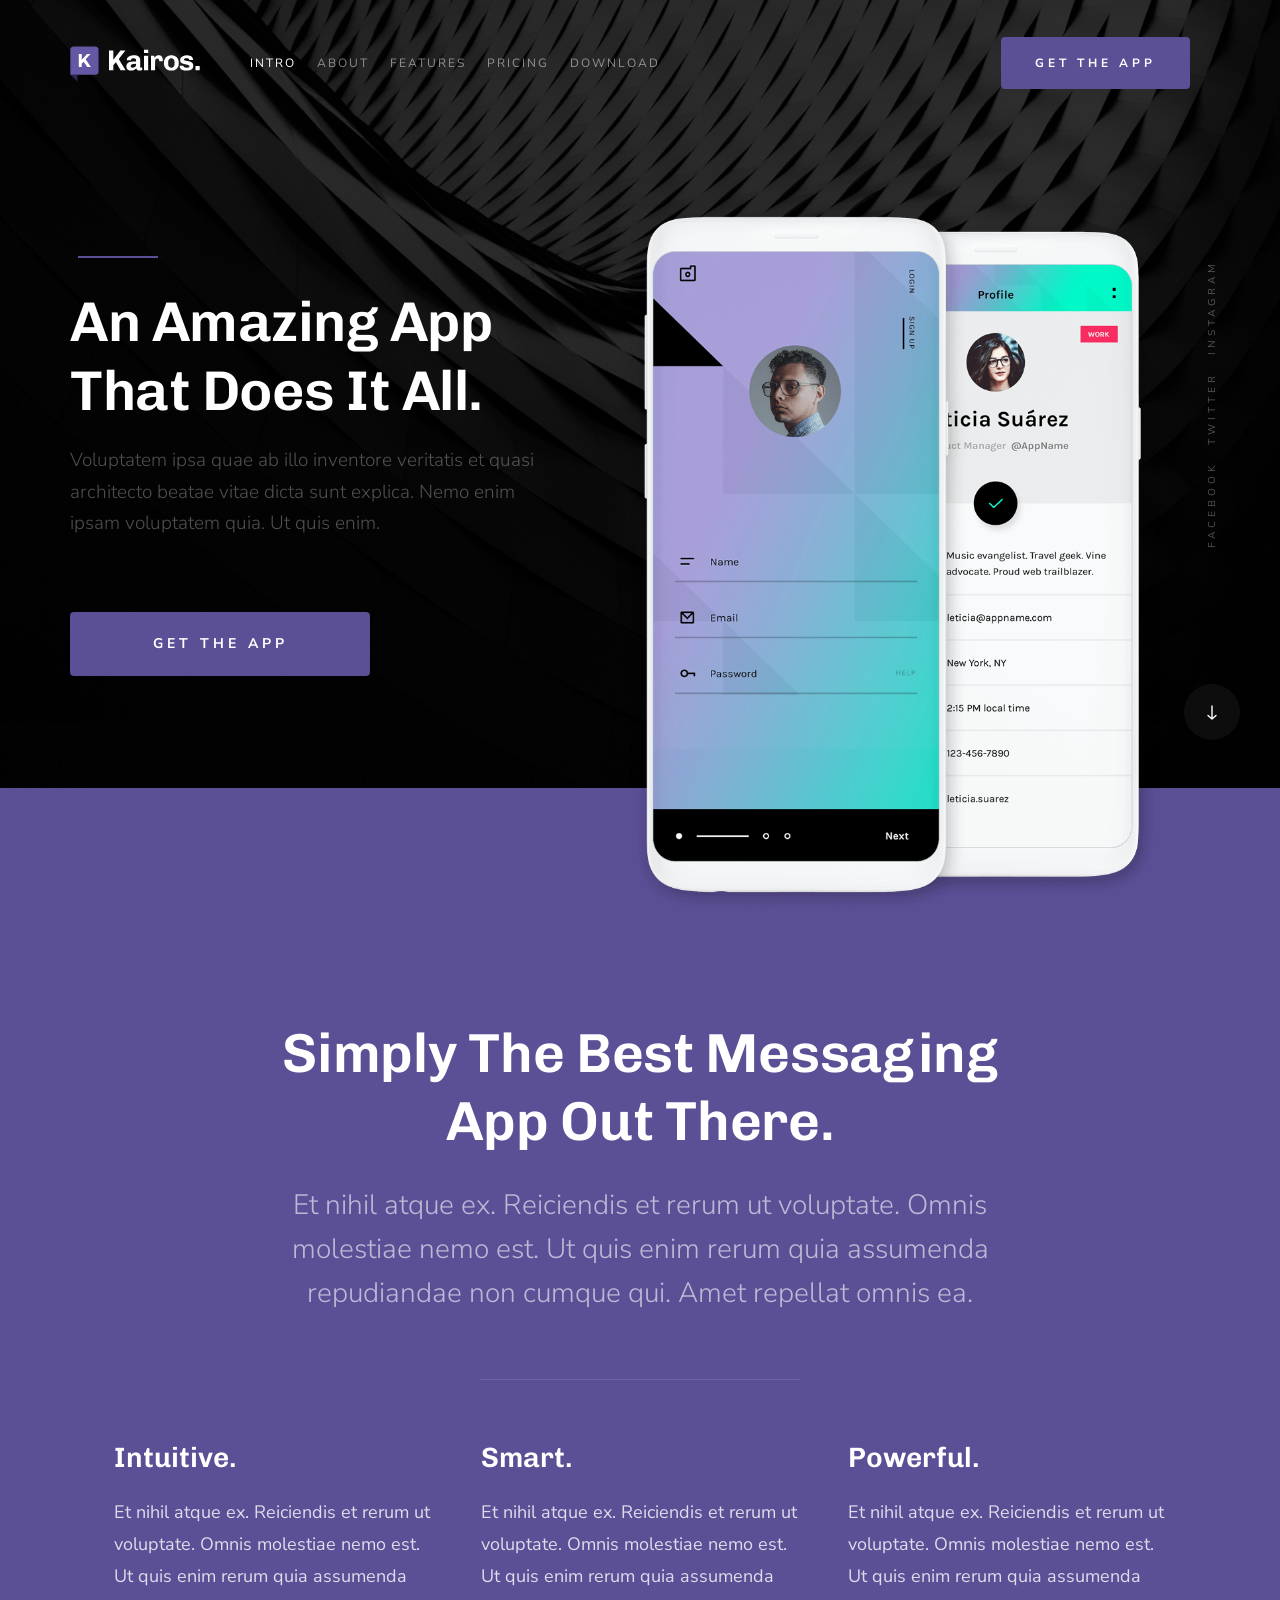
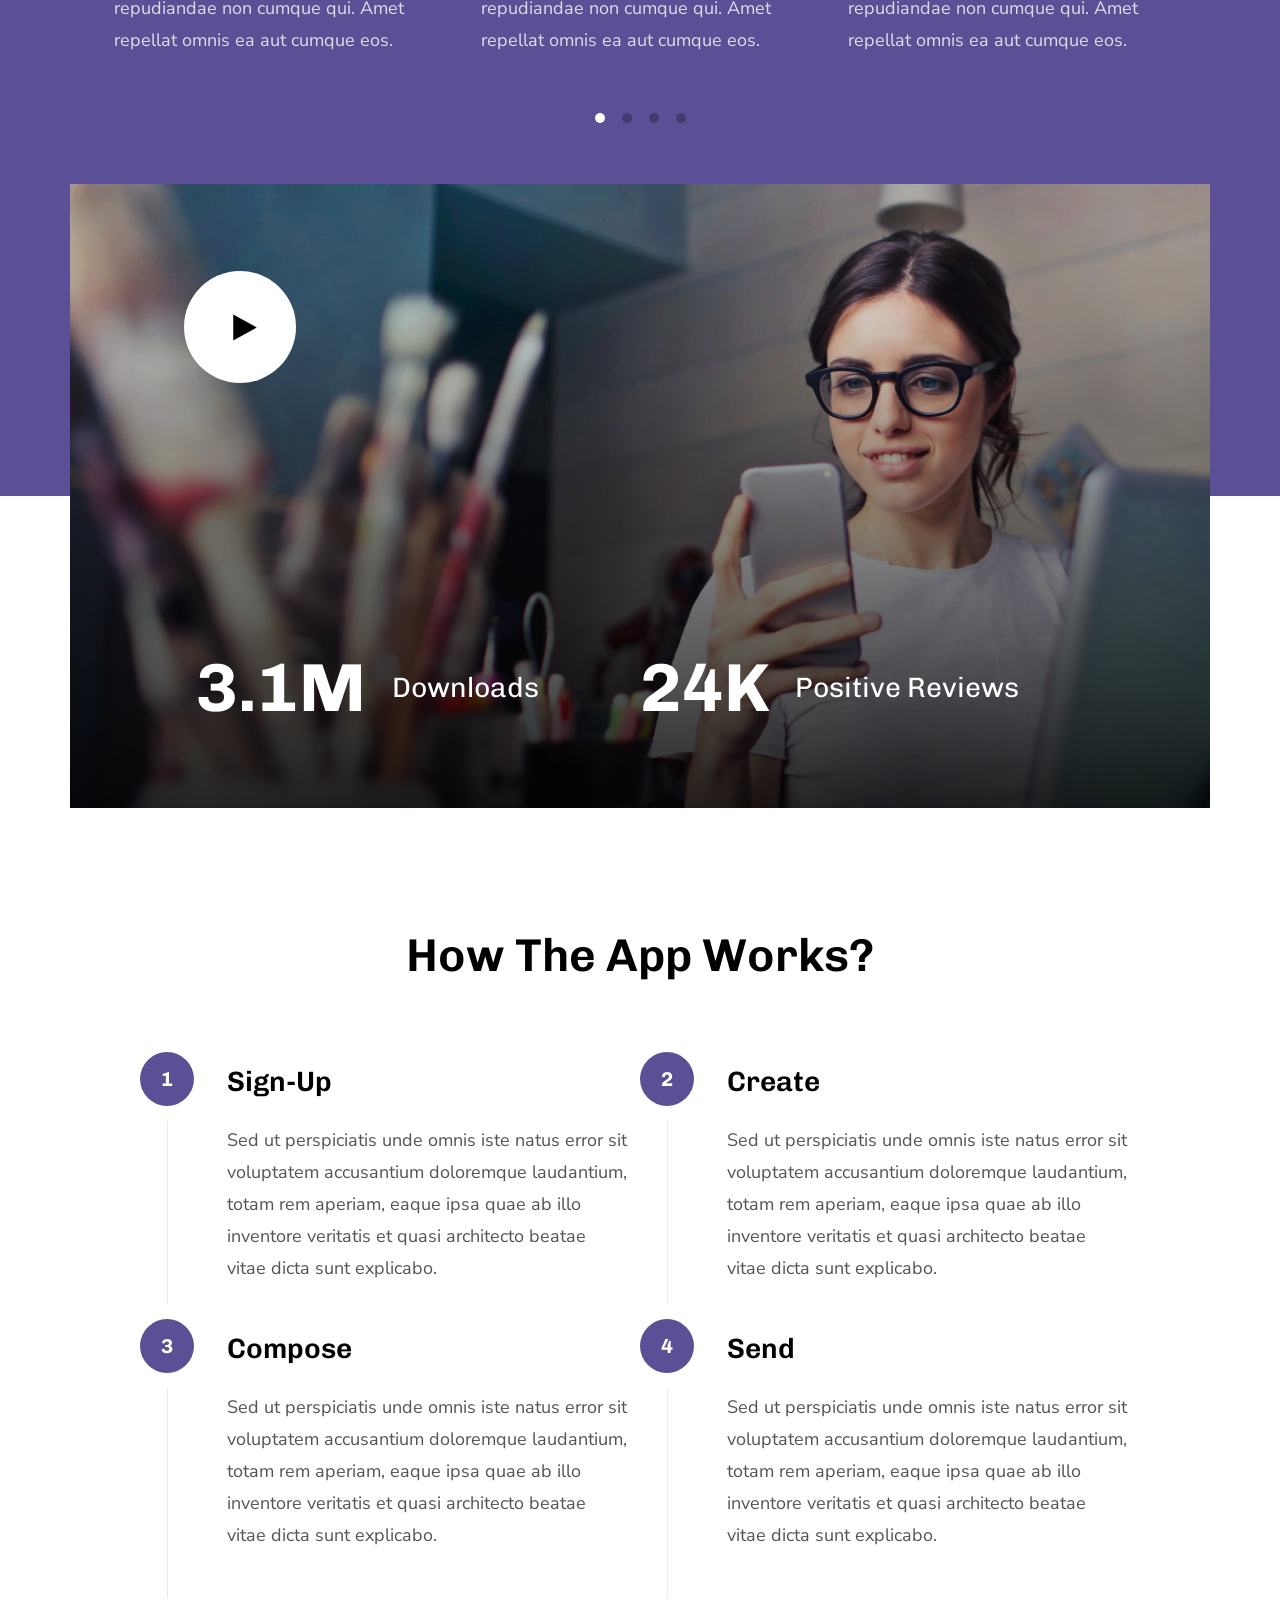
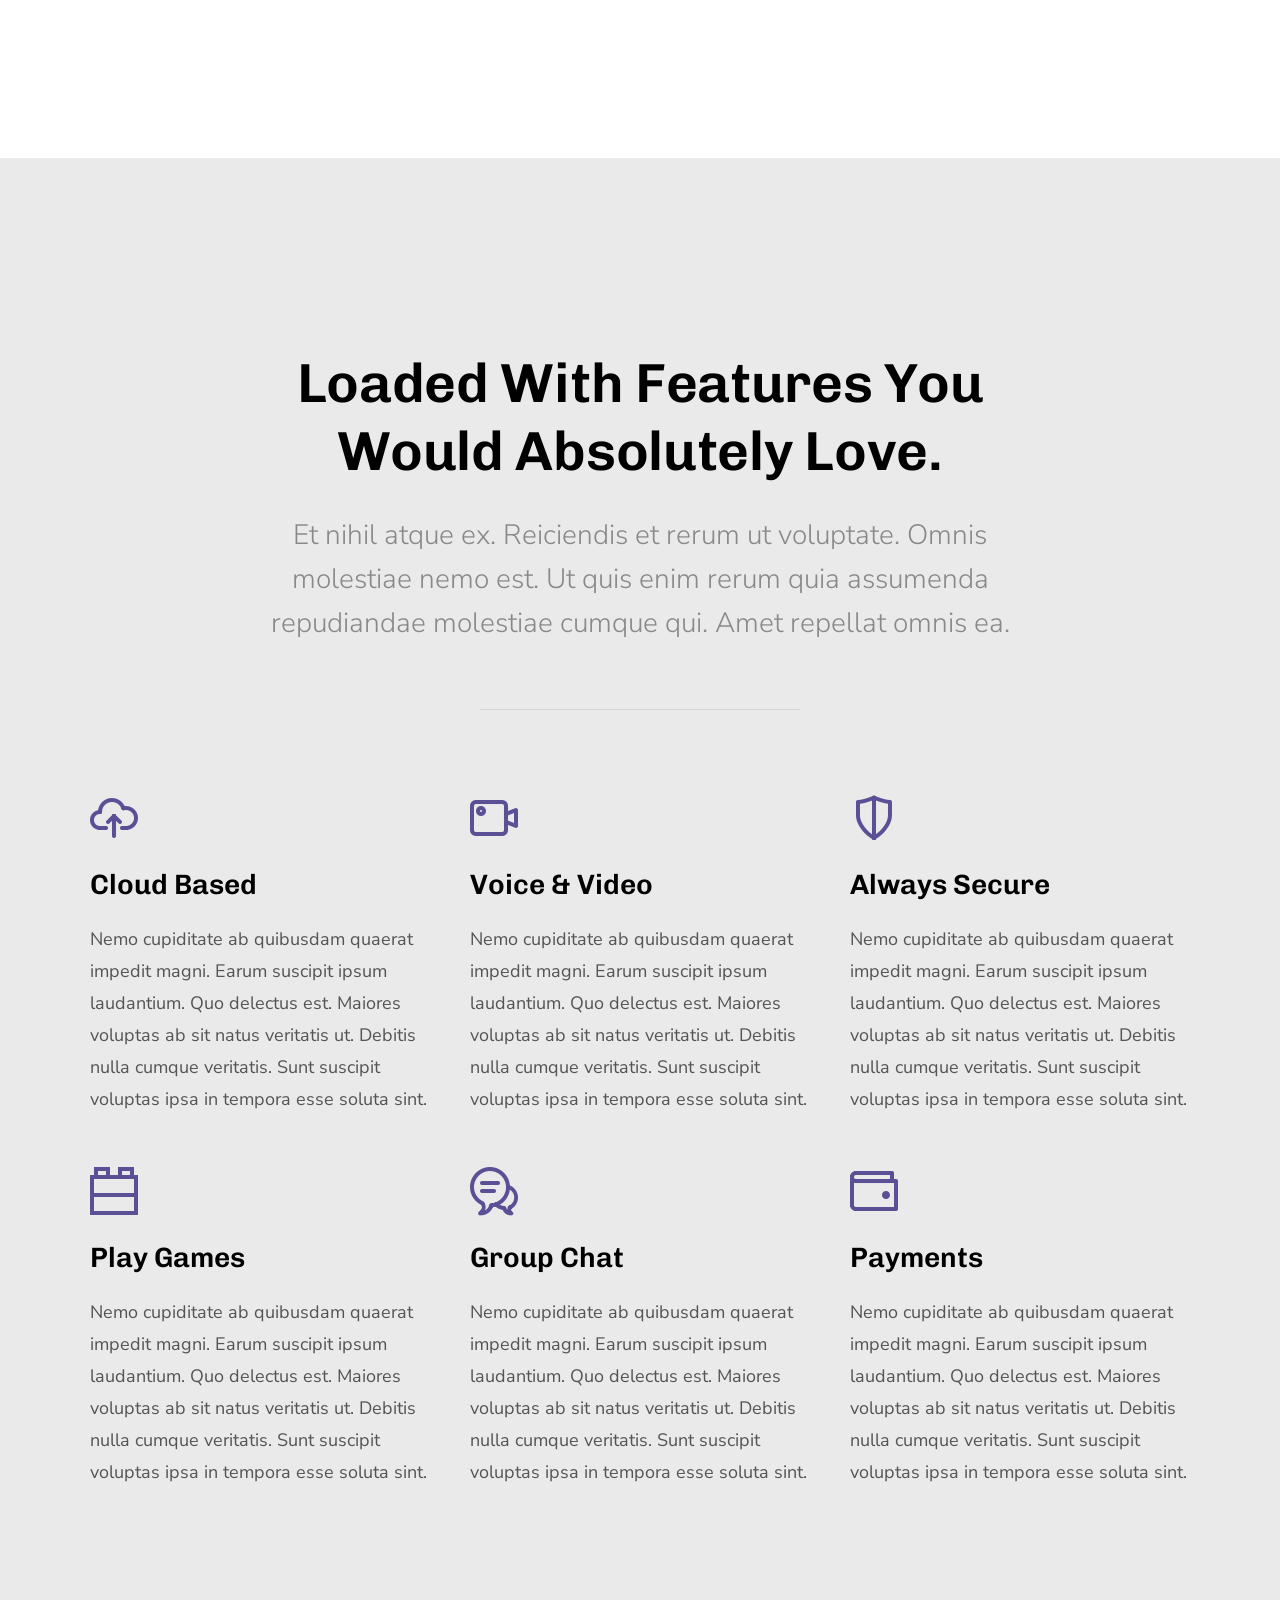
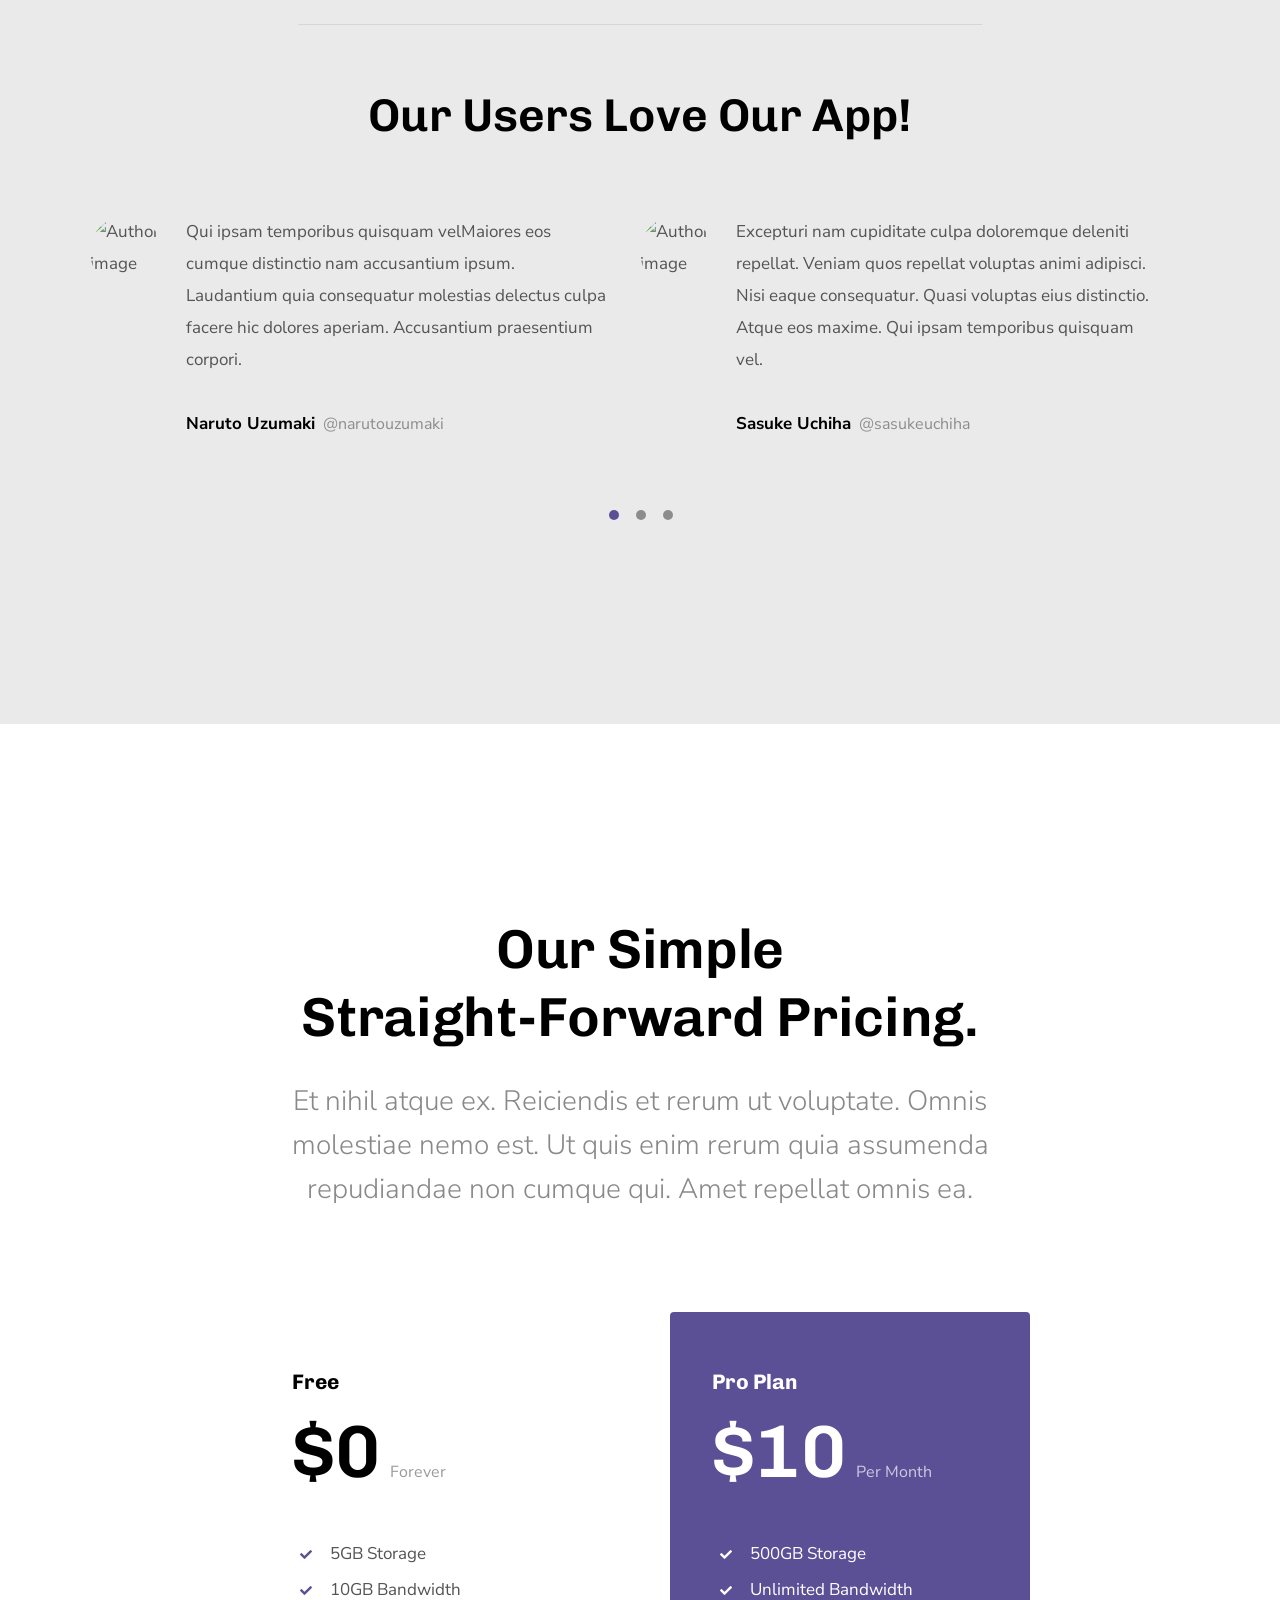
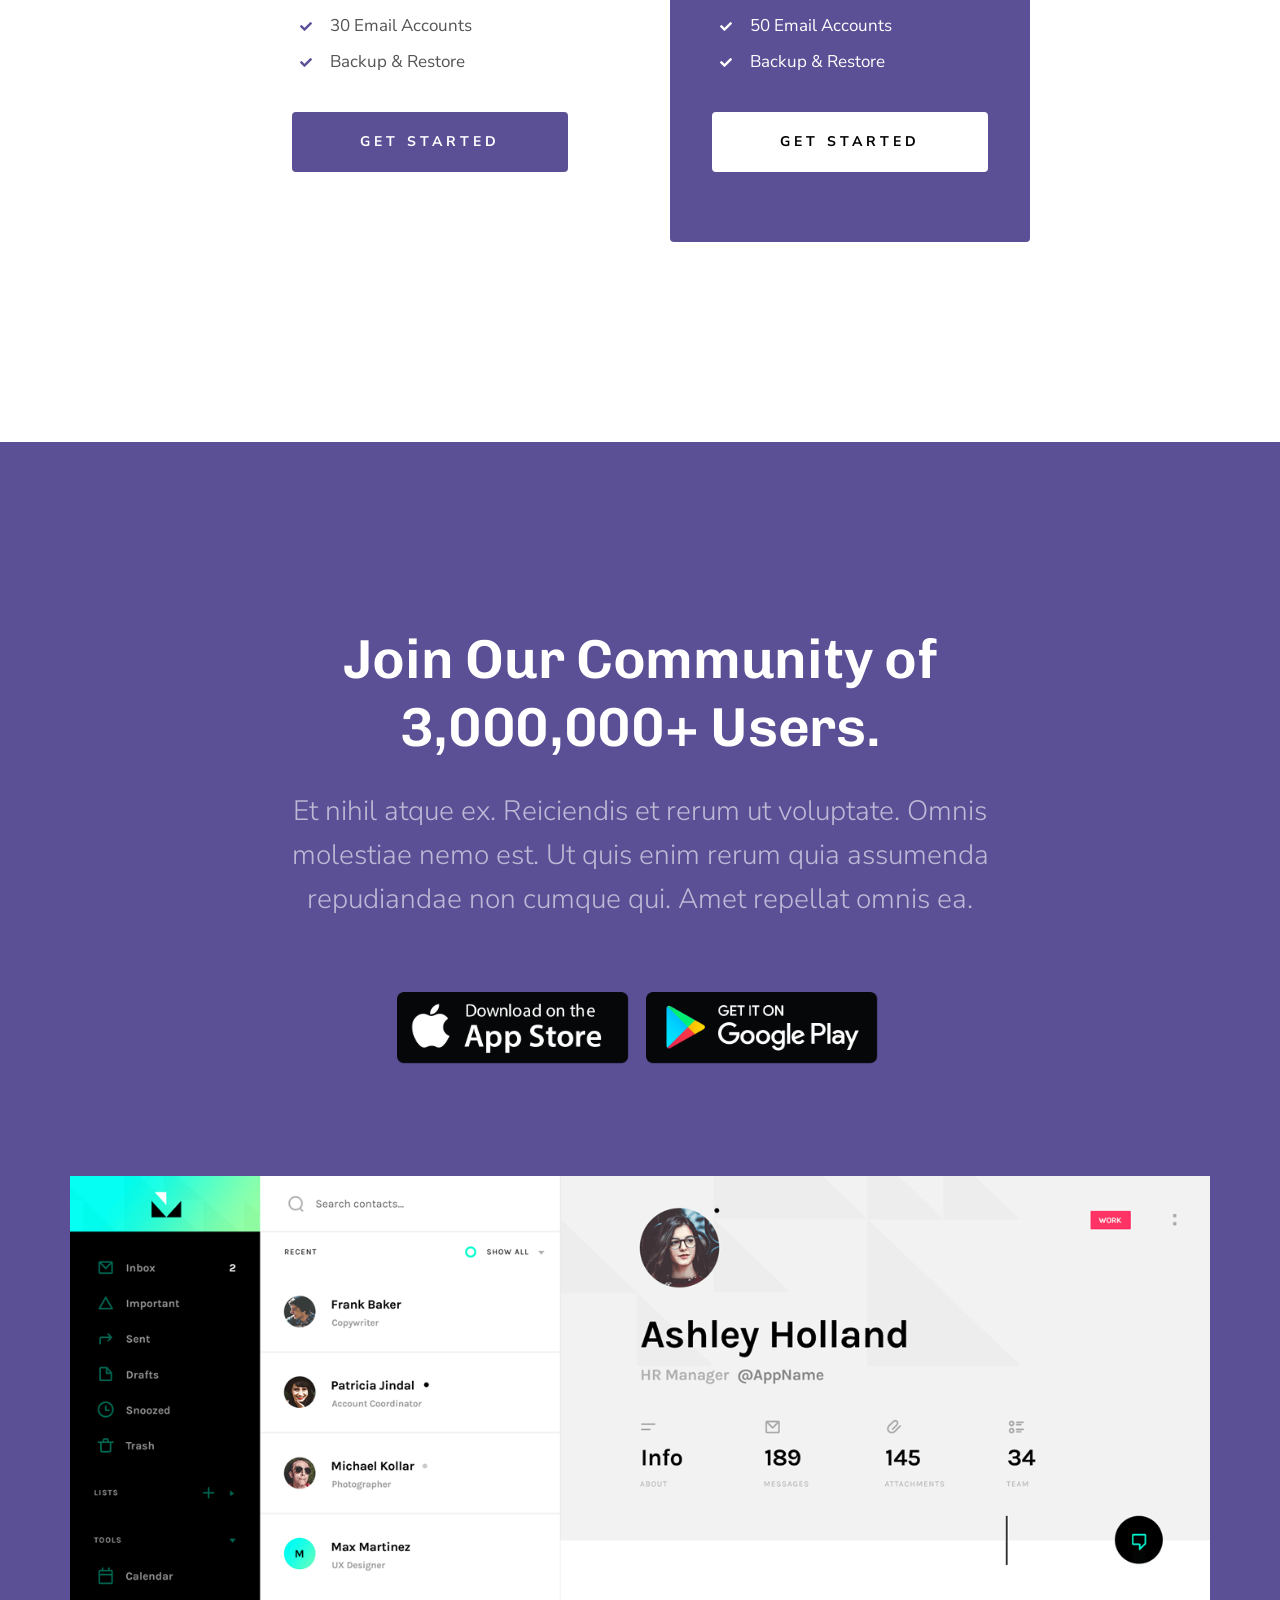
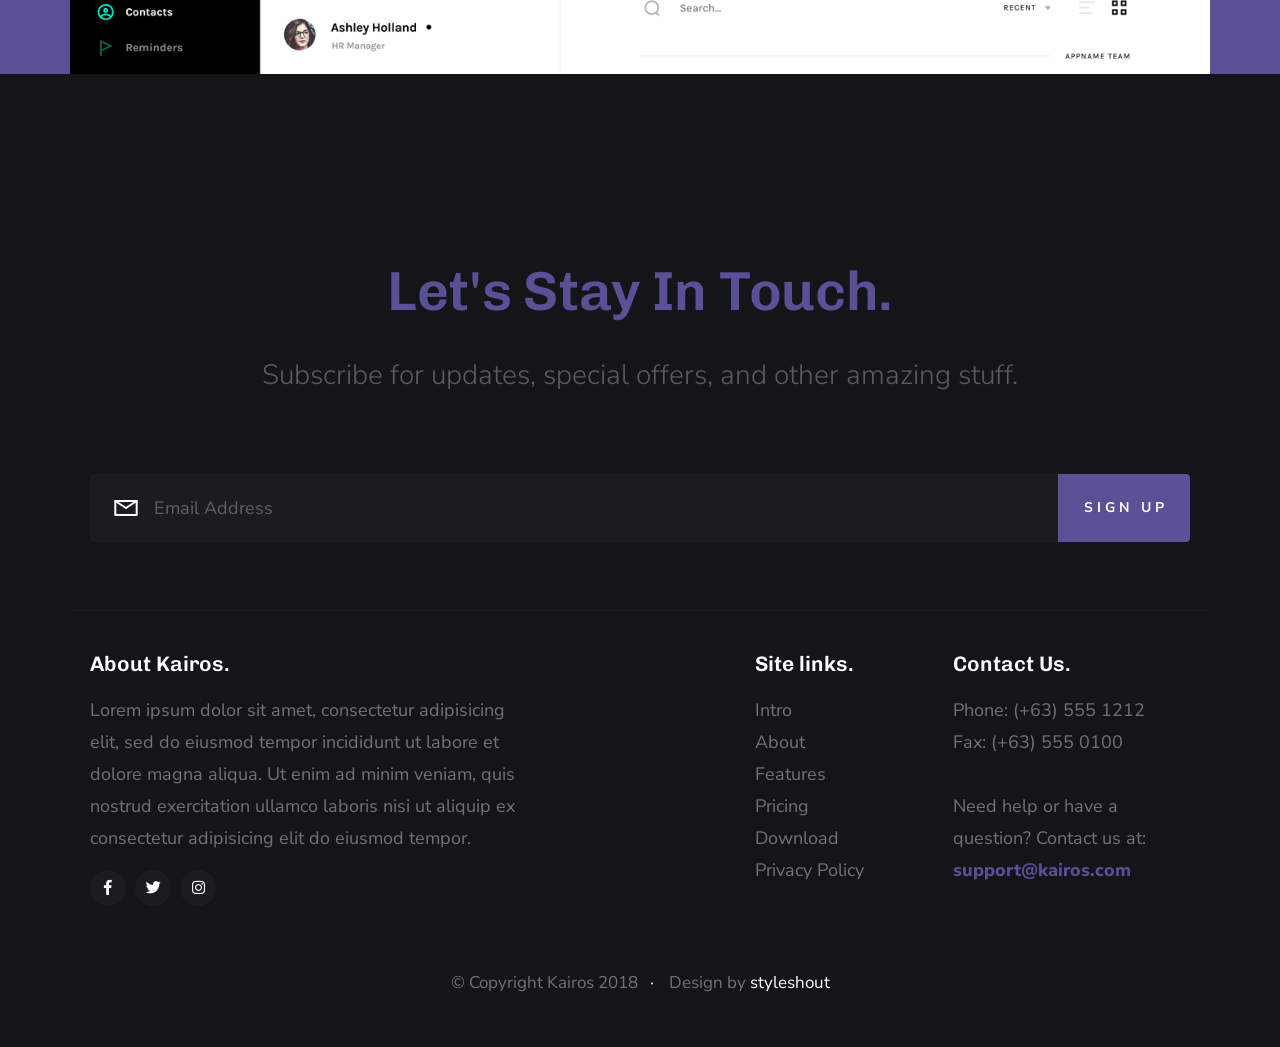
==== index.html @ 70ec67f0 "Initial commit" ====
<!DOCTYPE html>
<html class="no-js" lang="en">
<head>

    <!--- basic page needs
    ================================================== -->
    <meta charset="utf-8">
    <title>Kairos</title>
    <meta name="description" content="">
    <meta name="author" content="">

    <!-- mobile specific metas
    ================================================== -->
    <meta name="viewport" content="width=device-width, initial-scale=1">

    <!-- CSS
    ================================================== -->
    <link rel="stylesheet" href="css/base.css">
    <link rel="stylesheet" href="css/vendor.css">
    <link rel="stylesheet" href="css/main.css">

    <!-- script
    ================================================== -->
    <script src="js/modernizr.js"></script>
    <script src="js/pace.min.js"></script>

    <!-- favicons
    ================================================== -->
    <link rel="shortcut icon" href="favicon.ico" type="image/x-icon">
    <link rel="icon" href="favicon.ico" type="image/x-icon">

</head>

<body id="top">

    <!-- preloader
    ================================================== -->
    <div id="preloader">
        <div id="loader" class="dots-jump">
            <div></div>
            <div></div>
            <div></div>
        </div>
    </div>


    <!-- header 
    ================================================== -->
    <header class="s-header">

        <div class="row">
            <div class="header-logo">
                <a class="site-logo" href="index.html">
                    <img src="images/logo.svg" alt="Homepage">
                </a>
            </div>
    
            <nav class="header-nav-wrap">
                <ul class="header-main-nav">
                    <li class="current"><a class="smoothscroll" href="#home" title="intro">Intro</a></li>
                    <li><a class="smoothscroll" href="#about" title="about">About</a></li>
                    <li><a class="smoothscroll" href="#features" title="features">Features</a></li>
                    <li><a class="smoothscroll" href="#pricing" title="pricing">Pricing</a></li>
                    <li><a class="smoothscroll" href="#download" title="download">Download</a></li>	
                </ul>
    
                <div class="header-cta">
                    <a href="#download" class="btn btn--primary header-cta__btn smoothscroll">Get The App</a>
                </div>
            </nav> <!-- end header-nav-wrap -->
    
            <a class="header-menu-toggle" href="#"><span>Menu</span></a>
        </div>

    </header> <!-- end header -->


    <!-- home
    ================================================== -->
    <section id="home" class="s-home target-section" data-parallax="scroll" data-image-src="images/hero-bg.jpg" data-natural-width=3000 data-natural-height=2000 data-position-y=center>

        <div class="shadow-overlay"></div>

        <div class="home-content">

            <div class="row home-content__main">

                <div class="home-content__left">
                    <h1>
                    An Amazing App <br>
                    That Does It All.
                    </h1>
    
                    <h3>
                    Voluptatem ipsa quae ab illo inventore veritatis et quasi architecto beatae vitae dicta sunt explica. Nemo enim ipsam voluptatem quia. 
                    Ut quis enim.
                    </h3>
    
                    <div class="home-content__btn-wrap">
                        <a href="#download" class="btn btn--primary home-content__btn smoothscroll">
                            Get The App
                        </a>
                    </div>
                </div> <!-- end home-content__left-->

                <div class="home-content__right">
                    <img src="images/hero-app-screens-800.png" srcset="images/hero-app-screens-800.png 1x, images/hero-app-screens-1600.png 2x">
                </div> <!-- end home-content__right -->

            </div> <!-- end home-content__main -->

            <ul class="home-content__social">
                <li><a href="#0">Facebook</a></li>
                <li><a href="#0">twitter</a></li>
                <li><a href="#0">Instagram</a></li>
            </ul>

        </div> <!-- end home-content -->

        <a href="#about" class="home-scroll smoothscroll">
            <span class="home-scroll__text">Scroll</span>
            <span class="home-scroll__icon"></span>
        </a> 

    </section> <!-- end s-home -->


    <!-- about
    ================================================== -->
    <section id="about" class="s-about target-section">

        <div class="row section-header has-bottom-sep" data-aos="fade-up">
            <div class="col-full">
                <h1 class="display-1">
                    Simply The Best Messaging App Out There.
                </h1>
                <p class="lead">
                    Et nihil atque ex. Reiciendis et rerum ut voluptate. Omnis molestiae nemo est. 
                    Ut quis enim rerum quia assumenda repudiandae non cumque qui. Amet repellat 
                    omnis ea.
                </p>
            </div>
        </div> <!-- end section-header -->

        <div class="row wide about-desc" data-aos="fade-up">

            <div class="col-full slick-slider about-desc__slider">

                <div class="about-desc__slide">
                    <h3 class="item-title">Intuitive.</h3>

                    <p>
                    Et nihil atque ex. Reiciendis et rerum ut voluptate. Omnis molestiae nemo est. 
                    Ut quis enim rerum quia assumenda repudiandae non cumque qui. Amet repellat 
                    omnis ea aut cumque eos.
                    </p>
                </div>  <!-- end about-desc__slide -->

                <div class="about-desc__slide">
                    <h3 class="item-title">Smart.</h3>

                    <p>
                    Et nihil atque ex. Reiciendis et rerum ut voluptate. Omnis molestiae nemo est. 
                    Ut quis enim rerum quia assumenda repudiandae non cumque qui. Amet repellat 
                    omnis ea aut cumque eos.
                    </p>
                </div>  <!-- end about-desc__slide -->

                <div class="about-desc__slide">
                    <h3 class="item-title">Powerful.</h3>

                    <p>
                    Et nihil atque ex. Reiciendis et rerum ut voluptate. Omnis molestiae nemo est. 
                    Ut quis enim rerum quia assumenda repudiandae non cumque qui. Amet repellat 
                    omnis ea aut cumque eos.
                    </p>
                </div>  <!-- end about-desc__slide -->

                <div class="about-desc__slide">
                    <h3 class="item-title">Secure.</h3>

                    <p>
                    Et nihil atque ex. Reiciendis et rerum ut voluptate. Omnis molestiae nemo est. 
                    Ut quis enim rerum quia assumenda repudiandae non cumque qui. Amet repellat 
                    omnis ea aut cumque eos.
                    </p>
                </div>  <!-- end about-desc__slide -->

            </div> <!-- end about-desc__slider -->
            
        </div> <!-- end about-desc -->

    </section> <!-- end s-about -->


    <!-- about-how
    ================================================== -->
    <section id="about-how" class="s-about-how">

        <div class="row">
           <div class="col-full video-bg" data-aos="fade-up">

                <div class="shadow-overlay"></div>

                <a class="btn-video" href="https://player.vimeo.com/video/14592941?color=00a650&title=0&byline=0&portrait=0" data-lity>
                    <span class="video-icon"></span>
                </a>

                <div class="stats">
                    <div class="item-stats">
                        <span class="item-stats__num">
                            3.1M
                        </span>
                        <span class="item-stats__title">
                            Downloads
                        </span>
                    </div> <!-- end item-stats -->
                    <div class="item-stats">
                        <span class="item-stats__num">
                            24K
                        </span>
                        <span class="item-stats__title">
                            Positive Reviews
                        </span>
                    </div> <!-- end item-stats -->
                </div>
           </div> <!-- end video-bg -->
        </div>

        <div class="row process-wrap">

            <h2 class="display-2 text-center" data-aos="fade-up">How The App Works?</h2>

            <div class="process" data-aos="fade-up">
                <div class="process__steps block-1-2 block-tab-full group">

                    <div class="col-block step">
                        <h3 class="item-title">Sign-Up</h3>
                        <p>Sed ut perspiciatis unde omnis iste natus error sit voluptatem accusantium doloremque laudantium, totam rem aperiam, eaque ipsa quae ab illo inventore veritatis et quasi architecto beatae vitae dicta sunt explicabo. 
                        </p> 
                    </div>

                    <div class="col-block step">
                        <h3 class="item-title">Create</h3>
                        <p>Sed ut perspiciatis unde omnis iste natus error sit voluptatem accusantium doloremque laudantium, totam rem aperiam, eaque ipsa quae ab illo inventore veritatis et quasi architecto beatae vitae dicta sunt explicabo. 
                        </p> 
                    </div>
               
                    <div class="col-block step">
                        <h3 class="item-title">Compose</h3>
                        <p>Sed ut perspiciatis unde omnis iste natus error sit voluptatem accusantium doloremque laudantium, totam rem aperiam, eaque ipsa quae ab illo inventore veritatis et quasi architecto beatae vitae dicta sunt explicabo. 
                        </p> 
                    </div>

                    <div class="col-block step">
                        <h3 class="item-title">Send</h3>
                        <p>Sed ut perspiciatis unde omnis iste natus error sit voluptatem accusantium doloremque laudantium, totam rem aperiam, eaque ipsa quae ab illo inventore veritatis et quasi architecto beatae vitae dicta sunt explicabo. 
                        </p> 
                    </div>  

                </div> <!-- end process__steps -->
           </div> <!-- end process -->
        </div> <!-- end about-how -->

    </section> <!-- end s-about-how -->


    <!-- features
    ================================================== -->
    <section id="features" class="s-features target-section">

        <div class="row section-header has-bottom-sep" data-aos="fade-up">
            <div class="col-full">
                <h1 class="display-1">
                    Loaded With Features You Would Absolutely Love.
                </h1>
                <p class="lead">
                    Et nihil atque ex. Reiciendis et rerum ut voluptate. Omnis molestiae nemo est. 
                    Ut quis enim rerum quia assumenda repudiandae molestiae cumque qui. Amet repellat 
                    omnis ea.
                </p>
            </div>
        </div> <!-- end section-header -->

        <div class="row features block-1-3 block-m-1-2">

            <div class="col-block item-feature" data-aos="fade-up">
                <div class="item-feature__icon">
                    <i class="icon-upload"></i>
                </div>
                <div class="item-feature__text">
                    <h3 class="item-title">Cloud Based</h3>
                    <p>Nemo cupiditate ab quibusdam quaerat impedit magni. Earum suscipit ipsum laudantium. 
                    Quo delectus est. Maiores voluptas ab sit natus veritatis ut. Debitis nulla cumque veritatis.
                    Sunt suscipit voluptas ipsa in tempora esse soluta sint.
                    </p>
                </div>
            </div>

            <div class="col-block item-feature" data-aos="fade-up">
                <div class="item-feature__icon">
                    <i class="icon-video-camera"></i>
                </div>
                <div class="item-feature__text">
                    <h3 class="item-title">Voice & Video</h3>
                    <p>Nemo cupiditate ab quibusdam quaerat impedit magni. Earum suscipit ipsum laudantium. 
                    Quo delectus est. Maiores voluptas ab sit natus veritatis ut. Debitis nulla cumque veritatis.
                    Sunt suscipit voluptas ipsa in tempora esse soluta sint.
                    </p>
                </div>
            </div>

            <div class="col-block item-feature" data-aos="fade-up">
                <div class="item-feature__icon">
                    <i class="icon-shield"></i>
                </div>  
                <div class="item-feature__text">
                    <h3 class="item-title">Always Secure</h3>
                    <p>Nemo cupiditate ab quibusdam quaerat impedit magni. Earum suscipit ipsum laudantium. 
                    Quo delectus est. Maiores voluptas ab sit natus veritatis ut. Debitis nulla cumque veritatis.
                    Sunt suscipit voluptas ipsa in tempora esse soluta sint.
                    </p>
                </div>
            </div>

            <div class="col-block item-feature" data-aos="fade-up">
                <div class="item-feature__icon">
                    <i class="icon-lego-block"></i>
                </div>
                <div class="item-feature__text">
                    <h3 class="item-title">Play Games</h3>
                    <p>Nemo cupiditate ab quibusdam quaerat impedit magni. Earum suscipit ipsum laudantium. 
                    Quo delectus est. Maiores voluptas ab sit natus veritatis ut. Debitis nulla cumque veritatis.
                    Sunt suscipit voluptas ipsa in tempora esse soluta sint.
                    </p>
                </div>
            </div>

            <div class="col-block item-feature" data-aos="fade-up">
                <div class="item-feature__icon">
                    <i class="icon-chat"></i>
                </div>
                <div class="item-feature__text">
                    <h3 class="item-title">Group Chat</h3>
                    <p>Nemo cupiditate ab quibusdam quaerat impedit magni. Earum suscipit ipsum laudantium. 
                    Quo delectus est. Maiores voluptas ab sit natus veritatis ut. Debitis nulla cumque veritatis.
                    Sunt suscipit voluptas ipsa in tempora esse soluta sint.
                    </p>
                </div>
            </div>
    
            <div class="col-block item-feature" data-aos="fade-up">
                <div class="item-feature__icon">
                    <i class="icon-wallet"></i>
                </div>
                <div class="item-feature__text">
                    <h3 class="item-title">Payments</h3>
                    <p>Nemo cupiditate ab quibusdam quaerat impedit magni. Earum suscipit ipsum laudantium. 
                    Quo delectus est. Maiores voluptas ab sit natus veritatis ut. Debitis nulla cumque veritatis.
                    Sunt suscipit voluptas ipsa in tempora esse soluta sint.
                    </p>
                </div>
            </div>

        </div> <!-- end features -->

        <div class="testimonials-wrap" data-aos="fade-up">

            <div class="row">
                <div class="col-full testimonials-header">
                    <h2 class="display-2">Our Users Love Our App!</h2>
                </div>
            </div>

            <div class="row testimonials">

                <div class="col-full slick-slider testimonials__slider">

                    <div class="testimonials__slide">
                        <img src="images/avatars/user-03.jpg" alt="Author image" class="testimonials__avatar">
                        
                        <p>Qui ipsam temporibus quisquam velMaiores eos cumque distinctio nam accusantium ipsum. 
                        Laudantium quia consequatur molestias delectus culpa facere hic dolores aperiam. Accusantium praesentium corpori.</p>

                        <div class="testimonials__author">
                            <span class="testimonials__name">Naruto Uzumaki</span>
                            <a href="#0" class="testimonials__link">@narutouzumaki</a>
                        </div>
                    </div> <!-- end testimonials__slide -->

                    <div class="testimonials__slide">
                        <img src="images/avatars/user-05.jpg" alt="Author image" class="testimonials__avatar">
                        
                        <p>Excepturi nam cupiditate culpa doloremque deleniti repellat. Veniam quos repellat voluptas animi adipisci.
                        Nisi eaque consequatur. Quasi voluptas eius distinctio. Atque eos maxime. Qui ipsam temporibus quisquam vel.</p>
                        
                        <div class="testimonials__author">
                            <span class="testimonials__name">Sasuke Uchiha</span>
                            <a href="#0" class="testimonials__link">@sasukeuchiha</a>
                        </div>
                    </div> <!-- end testimonials__slide -->

                    <div class="testimonials__slide">
                        <img src="images/avatars/user-01.jpg" alt="Author image" class="testimonials__avatar">
                        
                        <p>Repellat dignissimos libero. Qui sed at corrupti expedita voluptas odit. Nihil ea quia nesciunt. Ducimus aut sed ipsam.  
                        Autem eaque officia cum exercitationem sunt voluptatum accusamus. Quasi voluptas eius distinctio.</p>

                        <div class="testimonials__author">
                            <span class="testimonials__name">Shikamaru Nara</span>
                            <a href="#0" class="testimonials__link">@shikamarunara</a>
                        </div>
                    </div> <!-- end testimonials__slide -->
                    
                </div> <!-- end testimonials__slider -->

            </div> <!-- end testimonials -->

        </div> <!-- end testimonials-wrap -->

    </section> <!-- end s-features -->


    <!-- pricing
    ================================================== -->
    <section id="pricing" class="s-pricing target-section">

        <div class="row section-header align-center" data-aos="fade-up">
            <div class="col-full">
                <h1 class="display-1">
                   Our Simple <br> Straight-Forward Pricing.
                </h1>
                <p class="lead">
                    Et nihil atque ex. Reiciendis et rerum ut voluptate. Omnis molestiae nemo est. 
                    Ut quis enim rerum quia assumenda repudiandae non cumque qui. Amet repellat 
                    omnis ea.
                </p>
            </div>
        </div> <!-- end section-header -->

        <div class="row plans block-1-2 block-m-1-2 block-tab-full stack">

            <div class="col-block item-plan" data-aos="fade-up">
                <div class="item-plan__block"> 

                    <div class="item-plan__top-part">
                        <h3 class="item-plan__title">Free</h3>
                        <p class="item-plan__price">$0</p>
                        <p class="item-plan__per">Forever</p>
                    </div>

                    <div class="item-plan__bottom-part">
                        <ul class="item-plan__features">
                            <li><span>5GB</span> Storage</li>
                            <li><span>10GB</span> Bandwidth</li>
                            <li><span>30</span> Email Accounts</li>
                            <li>Backup & Restore</li>
                        </ul>

                        <a class="btn btn--primary large full-width" href="#0">Get Started</a>
                    </div>  
                
                </div>
            </div> <!-- end item-plan -->

            <div class="col-block item-plan item-plan--popular" data-aos="fade-up">
                <div class="item-plan__block"> 

                    <div class="item-plan__top-part">
                        <h3 class="item-plan__title">Pro Plan</h3>
                        <p class="item-plan__price">$10</p>
                        <p class="item-plan__per">Per Month</p>
                    </div>

                    <div class="item-plan__bottom-part">
                        <ul class="item-plan__features">
                            <li><span>500GB</span> Storage</li>
                            <li><span>Unlimited</span> Bandwidth</li>
                            <li><span>50</span> Email Accounts</li>
                            <li>Backup & Restore</li>
                        </ul>

                        <a class="btn btn--primary large full-width" href="#0">Get Started</a>
                    </div>
                
                </div>
            </div> <!-- end item-plan -->

        </div> <!-- end plans -->

    </section> <!-- end s-pricing -->


    <!-- download
    ================================================== -->
    <section id="download" class="s-download target-section">

        <div class="row section-header align-center" data-aos="fade-up">
            <div class="col-full">
                <h1 class="display-1">
                    Join Our Community of 3,000,000+ Users.
                </h1>
                <p class="lead">
                    Et nihil atque ex. Reiciendis et rerum ut voluptate. Omnis molestiae nemo est. 
                    Ut quis enim rerum quia assumenda repudiandae non cumque qui. Amet repellat 
                    omnis ea.
                </p>
            </div>
        </div> <!-- end section-header -->

        <div class="row">
            <div class="col-full text-center">
                <ul class="download-badges" data-aos="fade-up">
                    <li><a href="#0" title="" class="badge-appstore">App Store</a></li>
                    <li><a href="#0" title="" class="badge-googleplay">Play Store</a></li>
                </ul>
            </div> 
        </div>

        <div class="row download-bottom-image" data-aos="fade-up">
            <img src="images/app-screen-1400.png" 
                srcset="images/app-screen-600.png 600w, 
                        images/app-screen-1400.png 1400w, 
                        images/app-screen-2800.png 2800w" 
                sizes="(max-width: 2800px) 100vw, 2800px" 
                alt="App Screenshots"> 
        </div>

    </section> <!-- end s-download -->


    <!-- footer
    ================================================== -->
    <footer class="s-footer footer">

        <div class="row section-header align-center">
            <div class="col-full">
                <h1 class="display-1">
                    Let's Stay In Touch.
                </h1>
                <p class="lead">
                Subscribe for updates, special offers, and other amazing stuff.
                </p>
            </div>
        </div> <!-- end section-header -->

        <div class="row footer__top">

            <div class="col-full footer__subscribe end">
                <div class="subscribe-form">
                    <form id="mc-form" class="group" novalidate="true">

                        <input type="email" value="" name="EMAIL" class="email" id="mc-email" placeholder="Email Address" required="">
            
                        <input type="submit" name="subscribe" value="Sign Up">
            
                        <label for="mc-email" class="subscribe-message"></label>
            
                    </form>
                </div>
            </div>

        </div> <!-- end footer__top -->

        <div class="row footer__bottom">

            <div class="footer__about col-five tab-full left">

                <h4>About Kairos.</h4>

                <p>
                Lorem ipsum dolor sit amet, consectetur adipisicing elit, sed 
                do eiusmod tempor incididunt ut labore et dolore magna aliqua. 
                Ut enim ad minim veniam, quis nostrud exercitation ullamco 
                laboris nisi ut aliquip ex consectetur adipisicing elit do eiusmod tempor.
                </p>

                <ul class="footer__social">
                    <li><a href="#0"><i class="fab fa-facebook-f" aria-hidden="true"></i></a></li>
                    <li><a href="#0"><i class="fab fa-twitter" aria-hidden="true"></i></a></li>
                    <li><a href="#0"><i class="fab fa-instagram" aria-hidden="true"></i></a></li>
                </ul>
            </div>

            <div class="col-five md-seven tab-full right end">
                <div class="row">

                    <div class="footer__site-links col-five mob-full">
                        <h4>Site links.</h4>

                        <ul class="footer__site-links">
                            <li><a href="#home" class="smoothscroll">Intro</a></li>
                            <li><a href="#about" class="smoothscroll">About</a></li>
                            <li><a href="#features" class="smoothscroll">Features</a></li>
                            <li><a href="#pricing" class="smoothscroll">Pricing</a></li>
                            <li><a href="#download" class="smoothscroll">Download</a></li>
                            <li><a href="#0">Privacy Policy</a></li>
                        </ul>
                    </div>

                    <div class="footer__contact col-seven mob-full">
                        <h4>Contact Us.</h4>

                        <p>
                        Phone: (+63) 555 1212 <br>
                        Fax: (+63) 555 0100
                        </p>
                        <p>
                        Need help or have a question? Contact us at: <br>
                        <a href="mailto:#0" class="footer__mail-link">support@kairos.com</a>
                        </p>
                    </div>

                </div>
            </div>

            <div class="col-full ss-copyright">
                <span>&copy; Copyright Kairos 2018</span> 
                <span>Design by <a href="https://www.styleshout.com/">styleshout</a></span>
            </div>

        </div> <!-- end footer__bottom -->

        <div class="go-top">
            <a class="smoothscroll" title="Back to Top" href="#top"></a>
        </div>

    </footer> <!-- end s-footer -->


    <!-- Java Script
    ================================================== -->
    <script src="js/jquery-3.2.1.min.js"></script>
    <script src="js/plugins.js"></script>
    <script src="js/main.js"></script>

</body>
---- css/base.css ----
/* =================================================================== 
 *
 *  Kairos v1.0 Base Stylesheet
 *  11-06-2018
 *  ------------------------------------------------------------------
 *
 *  TOC:
 *  # imports 
 *  # normalize
 *  # basic/base setup styles 
 *    ## Media
 *    ## Typography resets 
 *    ## links 
 *    ## inputs
 *  # grid
 *    ## medium size devices  
 *    ## tablets   
 *    ## mobile devices
 *    ## small mobile devices
 *  # block grids
 *    ## medium size devices
 *    ## tablets
 *    ## mobile devices
 *  # MISC
 *
 * =================================================================== */



/* ===================================================================
 * # imports 
 *
 * ------------------------------------------------------------------- */
@import url("https://fonts.googleapis.com/css?family=Nunito+Sans:300,400,500,600,700|Chivo:300,400,700,700i,900");
@import url("font-awesome/css/fontawesome-all.css");
@import url("micons/micons.css");



/* ===================================================================
 * # normalize
 * normalize.css v5.0.0 | MIT License |
 * github.com/necolas/normalize.css
 *
 * ------------------------------------------------------------------- */
html {
  font-family: sans-serif;
  line-height: 1.15;
  -ms-text-size-adjust: 100%;
  -webkit-text-size-adjust: 100%;
}

body {
  margin: 0;
}

article,
aside,
footer,
header,
nav,
section {
  display: block;
}

h1 {
  font-size: 2em;
  margin: 0.67em 0;
}

figcaption,
figure,
main {
  display: block;
}

figure {
  margin: 1em 40px;
}

hr {
  box-sizing: content-box;
  height: 0;
  overflow: visible;
}

pre {
  font-family: monospace, monospace;
  font-size: 1em;
}

a {
  background-color: transparent;
  -webkit-text-decoration-skip: objects;
}

a:active,
a:hover {
  outline-width: 0;
}

abbr[title] {
  border-bottom: none;
  text-decoration: underline;
  text-decoration: underline dotted;
}

b,
strong {
  font-weight: inherit;
}

b,
strong {
  font-weight: bolder;
}

code,
kbd,
samp {
  font-family: monospace, monospace;
  font-size: 1em;
}

dfn {
  font-style: italic;
}

mark {
  background-color: #ff0;
  color: #000;
}

small {
  font-size: 80%;
}

sub,
sup {
  font-size: 75%;
  line-height: 0;
  position: relative;
  vertical-align: baseline;
}

sub {
  bottom: -0.25em;
}

sup {
  top: -0.5em;
}

audio,
video {
  display: inline-block;
}

audio:not([controls]) {
  display: none;
  height: 0;
}

img {
  border-style: none;
}

svg:not(:root) {
  overflow: hidden;
}

button,
input,
optgroup,
select,
textarea {
  font-family: sans-serif;
  font-size: 100%;
  line-height: 1.15;
  margin: 0;
}

button,
input {
  overflow: visible;
}

button,
select {
  text-transform: none;
}

button,
html [type="button"],
[type="reset"],
[type="submit"] {
  -webkit-appearance: button;
}

button::-moz-focus-inner,
[type="button"]::-moz-focus-inner,
[type="reset"]::-moz-focus-inner,
[type="submit"]::-moz-focus-inner {
  border-style: none;
  padding: 0;
}

button:-moz-focusring,
[type="button"]:-moz-focusring,
[type="reset"]:-moz-focusring,
[type="submit"]:-moz-focusring {
  outline: 1px dotted ButtonText;
}

fieldset {
  border: 1px solid #c0c0c0;
  margin: 0 2px;
  padding: 0.35em 0.625em 0.75em;
}

legend {
  box-sizing: border-box;
  color: inherit;
  display: table;
  max-width: 100%;
  padding: 0;
  white-space: normal;
}

progress {
  display: inline-block;
  vertical-align: baseline;
}

textarea {
  overflow: auto;
}

[type="checkbox"],
[type="radio"] {
  box-sizing: border-box;
  padding: 0;
}

[type="number"]::-webkit-inner-spin-button,
[type="number"]::-webkit-outer-spin-button {
  height: auto;
}

[type="search"] {
  -webkit-appearance: textfield;
  outline-offset: -2px;
}

[type="search"]::-webkit-search-cancel-button,
[type="search"]::-webkit-search-decoration {
  -webkit-appearance: none;
}

::-webkit-file-upload-button {
  -webkit-appearance: button;
  font: inherit;
}

details,
menu {
  display: block;
}

summary {
  display: list-item;
}

canvas {
  display: inline-block;
}

template {
  display: none;
}

[hidden] {
  display: none;
}



/* ===================================================================
 * # basic/base setup styles
 *
 * ------------------------------------------------------------------- */
html {
  font-size: 62.5%;
  box-sizing: border-box;
}

*,
*::before,
*::after {
  box-sizing: inherit;
}

body {
  font-weight: normal;
  line-height: 1;
  word-wrap: break-word;
  text-rendering: optimizeLegibility;
  -webkit-overflow-scrolling: touch;
  -webkit-text-size-adjust: none;
}

body,
input,
button {
  -moz-osx-font-smoothing: grayscale;
  -webkit-font-smoothing: antialiased;
}


/* ------------------------------------------------------------------- 
 * ## Media
 * ------------------------------------------------------------------- */
img,
video {
  max-width: 100%;
  height: auto;
}


/* ------------------------------------------------------------------- 
 * ## Typography resets 
 * ------------------------------------------------------------------- */
div, dl, dt, dd, ul, ol, li, h1, h2, h3, h4, h5, h6, pre, form, p, blockquote, th, td {
  margin: 0;
  padding: 0;
}

h1, h2, h3, h4, h5, h6 {
  -webkit-font-smoothing: auto;
  -webkit-font-smoothing: antialiased;
  -webkit-font-variant-ligatures: common-ligatures;
  -moz-font-variant-ligatures: common-ligatures;
  font-variant-ligatures: common-ligatures;
  text-rendering: optimizeLegibility;
}

em,
i {
  font-style: italic;
  line-height: inherit;
}

strong,
b {
  font-weight: bold;
  line-height: inherit;
}

small {
  font-size: 60%;
  line-height: inherit;
}

ol,
ul {
  list-style: none;
}

li {
  display: block;
}


/* ------------------------------------------------------------------- 
 * ## links
 * ------------------------------------------------------------------- */
a {
  text-decoration: none;
  line-height: inherit;
}

a img {
  border: none;
}


/* ------------------------------------------------------------------- 
 * ## inputs
 * ------------------------------------------------------------------- */
fieldset {
  margin: 0;
  padding: 0;
}

input[type="email"],
input[type="number"],
input[type="search"],
input[type="text"],
input[type="tel"],
input[type="url"],
input[type="password"],
textarea {
  -webkit-appearance: none;
  -moz-appearance: none;
  -ms-appearance: none;
  -o-appearance: none;
  appearance: none;
}



/* ===================================================================
 * # grid
 *
 * ------------------------------------------------------------------- */
.row {
  width: 89%;
  max-width: 1200px;
  margin: 0 auto;
}

.row:after {
  content: "";
  display: table;
  clear: both;
}

.row .row {
  width: auto;
  max-width: none;
  margin-left: -20px;
  margin-right: -20px;
}

/* column blocks
 * -------------------------------------- */
[class*="col-"] {
  float: left;
  padding: 0 20px;
}

[class*="col-"] + [class*="col-"].end {
  float: right;
}

.collapse > [class*="col-"],
[class*="col-"].collapse {
  padding: 0;
}

/* column width classes 
 * -------------------------------------- */
.col-one {
  width: 8.33333%;
}

.col-two,
.col-1-6 {
  width: 16.66667%;
}

.col-three,
.col-1-4 {
  width: 25%;
}

.col-four,
.col-1-3 {
  width: 33.33333%;
}

.col-five {
  width: 41.66667%;
}

.col-six,
.col-1-2 {
  width: 50%;
}

.col-seven {
  width: 58.33333%;
}

.col-eight,
.col-2-3 {
  width: 66.66667%;
}

.col-nine,
.col-3-4 {
  width: 75%;
}

.col-ten,
.col-5-6 {
  width: 83.33333%;
}

.col-eleven {
  width: 91.66667%;
}

.col-twelve,
.col-full {
  width: 100%;
}


/* ------------------------------------------------------------------- 
 * ## medium size devices
 * ------------------------------------------------------------------- */
@media only screen and (max-width:1200px) {
  .row .row {
    margin-left: -16px;
    margin-right: -16px;
  }

  [class*="col-"] {
    padding: 0 16px;
  }

  .md-one {
    width: 8.33333%;
  }

  .md-two,
  .md-1-6 {
    width: 16.66667%;
  }

  .md-three,
  .md-1-4 {
    width: 25%;
  }

  .md-four,
  .md-1-3 {
    width: 33.33333%;
  }

  .md-five {
    width: 41.66667%;
  }

  .md-six,
  .md-1-2 {
    width: 50%;
  }

  .md-seven {
    width: 58.33333%;
  }

  .md-eight,
  .md-2-3 {
    width: 66.66667%;
  }

  .md-nine,
  .md-3-4 {
    width: 75%;
  }

  .md-ten,
  .md-5-6 {
    width: 83.33333%;
  }

  .md-eleven {
    width: 91.66667%;
  }

  .md-twelve,
  .md-full {
    width: 100%;
  }

}


/* ------------------------------------------------------------------- 
 * ## tablets
 * ------------------------------------------------------------------- */
@media only screen and (max-width:800px) {
  .row {
    width: 90%;
  }

  .tab-1-4 {
    width: 25%;
  }

  .tab-1-3 {
    width: 33.33333%;
  }

  .tab-1-2 {
    width: 50%;
  }

  .tab-2-3 {
    width: 66.66667%;
  }

  .tab-3-4 {
    width: 75%;
  }

  .tab-full {
    width: 100%;
  }

  .hide-on-tablet {
    display: none;
  }

}


/* ------------------------------------------------------------------- 
 * ## mobile devices
 * ------------------------------------------------------------------- */
@media only screen and (max-width:600px) {
  .row {
    width: auto;
    padding-left: 25px;
    padding-right: 25px;
  }

  .row .row {
    margin-left: -10px;
    margin-right: -10px;
    padding-left: 0;
    padding-right: 0;
  }

  [class*="col-"] {
    padding: 0 10px;
  }

  .mob-1-4 {
    width: 25%;
  }

  .mob-1-3 {
    width: 33.33333%;
  }

  .mob-1-2 {
    width: 50%;
  }

  .mob-2-3 {
    width: 66.66667%;
  }

  .mob-3-4 {
    width: 75%;
  }

  .mob-full {
    width: 100%;
  }

  .hide-on-mobile {
    display: none;
  }

}


/* ------------------------------------------------------------------- 
 * ## small mobile devices
 * ------------------------------------------------------------------- */

/* stack columns on small mobile devices
 * ------------------------------------------------------------------- */
@media only screen and (max-width:400px) {
  .row .row {
    margin-left: 0;
    margin-right: 0;
  }

  [class*="col-"]:not(.col-block) {
    width: 100% !important;
    float: none !important;
    clear: both !important;
    margin-left: 0;
    margin-right: 0;
    padding: 0;
  }

  [class*="col-"] + [class*="col-"].end {
    float: none;
  }

  .stack .col-block {
    width: 100% !important;
    float: none !important;
    clear: both !important;
    margin-left: 0;
    margin-right: 0;
    padding: 0;
  }

}



/* ===================================================================
 * # block grids
 * ------------------------------------------------------------------- */

/* Equally-sized columns define at row level
 * ------------------------------------------------------------------- */
[class*="block-"]:after {
  content: "";
  display: table;
  clear: both;
}

.block-1-6 .col-block {
  width: 16.66667%;
}

.block-1-5 .col-block {
  width: 20%;
}

.block-1-4 .col-block {
  width: 25%;
}

.block-1-3 .col-block {
  width: 33.33333%;
}

.block-1-2 .col-block {
  width: 50%;
}

/**
 * Clearing for block grid columns. Allow columns with 
 * different heights to align properly.
 */
.block-1-6 .col-block:nth-child(6n+1),
.block-1-5 .col-block:nth-child(5n+1),
.block-1-4 .col-block:nth-child(4n+1),
.block-1-3 .col-block:nth-child(3n+1),
.block-1-2 .col-block:nth-child(2n+1) {
  clear: both;
}


/* ------------------------------------------------------------------- 
 * ## medium size devices
 * ------------------------------------------------------------------- */
@media only screen and (max-width:1200px) {
  .block-m-1-6 .col-block {
    width: 16.66667%;
  }

  .block-m-1-5 .col-block {
    width: 20%;
  }

  .block-m-1-4 .col-block {
    width: 25%;
  }

  .block-m-1-3 .col-block {
    width: 33.33333%;
  }

  .block-m-1-2 .col-block {
    width: 50%;
  }

  .block-m-full .col-block {
    width: 100%;
    clear: both;
  }

  [class*="block-m-"] .col-block:nth-child(n) {
    clear: none;
  }

  .block-m-1-6 .col-block:nth-child(6n+1),
  .block-m-1-5 .col-block:nth-child(5n+1),
  .block-m-1-4 .col-block:nth-child(4n+1),
  .block-m-1-3 .col-block:nth-child(3n+1),
  .block-m-1-2 .col-block:nth-child(2n+1) {
    clear: both;
  }

}


/* ------------------------------------------------------------------- 
 * ## tablets
 * ------------------------------------------------------------------- */
@media only screen and (max-width:800px) {
  .block-tab-1-6 .col-block {
    width: 16.66667%;
  }

  .block-tab-1-5 .col-block {
    width: 20%;
  }

  .block-tab-1-4 .col-block {
    width: 25%;
  }

  .block-tab-1-3 .col-block {
    width: 33.33333%;
  }

  .block-tab-1-2 .col-block {
    width: 50%;
  }

  .block-tab-full .col-block {
    width: 100%;
    clear: both;
  }

  [class*="block-tab-"] .col-block:nth-child(n) {
    clear: none;
  }

  .block-tab-1-6 .col-block:nth-child(6n+1),
  .block-tab-1-5 .col-block:nth-child(5n+1),
  .block-tab-1-4 .col-block:nth-child(4n+1),
  .block-tab-1-3 .col-block:nth-child(3n+1),
  .block-tab-1-2 .col-block:nth-child(2n+1) {
    clear: both;
  }

}


/* ------------------------------------------------------------------- 
 * ## mobile devices
 * ------------------------------------------------------------------- */
@media only screen and (max-width:600px) {
  .block-mob-1-6 .col-block {
    width: 16.66667%;
  }

  .block-mob-1-5 .col-block {
    width: 20%;
  }

  .block-mob-1-4 .col-block {
    width: 25%;
  }

  .block-mob-1-3 .col-block {
    width: 33.33333%;
  }

  .block-mob-1-2 .col-block {
    width: 50%;
  }

  .block-mob-full .col-block {
    width: 100%;
    clear: both;
  }

  [class*="block-mob-"] .col-block:nth-child(n) {
    clear: none;
  }

  .block-mob-1-6 .col-block:nth-child(6n+1),
  .block-mob-1-5 .col-block:nth-child(5n+1),
  .block-mob-1-4 .col-block:nth-child(4n+1),
  .block-mob-1-3 .col-block:nth-child(3n+1),
  .block-mob-1-2 .col-block:nth-child(2n+1) {
    clear: both;
  }

}



/* ===================================================================
 * # MISC
 *
 * ------------------------------------------------------------------- */
.group:after {
  content: "";
  display: table;
  clear: both;
}

/* Misc Helper Styles
 * -------------------------------------- */
.is-hidden {
  display: none;
}

.is-invisible {
  visibility: hidden;
}

.antialiased {
  -webkit-font-smoothing: antialiased;
  -moz-osx-font-smoothing: grayscale;
}

.overflow-hidden {
  overflow: hidden;
}

.remove-bottom {
  margin-bottom: 0;
}

.half-bottom {
  margin-bottom: 1.6rem !important;
}

.add-bottom {
  margin-bottom: 3.2rem !important;
}

.no-border {
  border: none;
}

.full-width {
  width: 100%;
}

.text-center {
  text-align: center;
}

.text-left {
  text-align: left;
}

.text-right {
  text-align: right;
}

.pull-left {
  float: left;
}

.pull-right {
  float: right;
}

.align-center {
  margin-left: auto;
  margin-right: auto;
  text-align: center;
}

/*# sourceMappingURL=base.css.map */
---- css/vendor.css ----
/* =================================================================== 
 *
 *  Kairos v1.0 Vendor/Third Party CSS 
 *  11-06-2018
 *  ------------------------------------------------------------------
 *
 *  TOC:
 *  # animate on scroll 
 *  # slick slider
 *  # lity - v1.6.6 - 2016-04-22
 *
 * =================================================================== */



/* ===================================================================
 * # animate on scroll 
 * https://michalsnik.github.io/aos/
 * ------------------------------------------------------------------- */
[data-aos][data-aos][data-aos-duration='50'],
body[data-aos-duration='50'] [data-aos] {
  transition-duration: 50ms;
}

[data-aos][data-aos][data-aos-delay='50'],
body[data-aos-delay='50'] [data-aos] {
  transition-delay: 0;
}

[data-aos][data-aos][data-aos-delay='50'].aos-animate,
body[data-aos-delay='50'] [data-aos].aos-animate {
  transition-delay: 50ms;
}

[data-aos][data-aos][data-aos-duration='100'],
body[data-aos-duration='100'] [data-aos] {
  transition-duration: .1s;
}

[data-aos][data-aos][data-aos-delay='100'],
body[data-aos-delay='100'] [data-aos] {
  transition-delay: 0;
}

[data-aos][data-aos][data-aos-delay='100'].aos-animate,
body[data-aos-delay='100'] [data-aos].aos-animate {
  transition-delay: .1s;
}

[data-aos][data-aos][data-aos-duration='150'],
body[data-aos-duration='150'] [data-aos] {
  transition-duration: .15s;
}

[data-aos][data-aos][data-aos-delay='150'],
body[data-aos-delay='150'] [data-aos] {
  transition-delay: 0;
}

[data-aos][data-aos][data-aos-delay='150'].aos-animate,
body[data-aos-delay='150'] [data-aos].aos-animate {
  transition-delay: .15s;
}

[data-aos][data-aos][data-aos-duration='200'],
body[data-aos-duration='200'] [data-aos] {
  transition-duration: .2s;
}

[data-aos][data-aos][data-aos-delay='200'],
body[data-aos-delay='200'] [data-aos] {
  transition-delay: 0;
}

[data-aos][data-aos][data-aos-delay='200'].aos-animate,
body[data-aos-delay='200'] [data-aos].aos-animate {
  transition-delay: .2s;
}

[data-aos][data-aos][data-aos-duration='250'],
body[data-aos-duration='250'] [data-aos] {
  transition-duration: .25s;
}

[data-aos][data-aos][data-aos-delay='250'],
body[data-aos-delay='250'] [data-aos] {
  transition-delay: 0;
}

[data-aos][data-aos][data-aos-delay='250'].aos-animate,
body[data-aos-delay='250'] [data-aos].aos-animate {
  transition-delay: .25s;
}

[data-aos][data-aos][data-aos-duration='300'],
body[data-aos-duration='300'] [data-aos] {
  transition-duration: .3s;
}

[data-aos][data-aos][data-aos-delay='300'],
body[data-aos-delay='300'] [data-aos] {
  transition-delay: 0;
}

[data-aos][data-aos][data-aos-delay='300'].aos-animate,
body[data-aos-delay='300'] [data-aos].aos-animate {
  transition-delay: .3s;
}

[data-aos][data-aos][data-aos-duration='350'],
body[data-aos-duration='350'] [data-aos] {
  transition-duration: .35s;
}

[data-aos][data-aos][data-aos-delay='350'],
body[data-aos-delay='350'] [data-aos] {
  transition-delay: 0;
}

[data-aos][data-aos][data-aos-delay='350'].aos-animate,
body[data-aos-delay='350'] [data-aos].aos-animate {
  transition-delay: .35s;
}

[data-aos][data-aos][data-aos-duration='400'],
body[data-aos-duration='400'] [data-aos] {
  transition-duration: .4s;
}

[data-aos][data-aos][data-aos-delay='400'],
body[data-aos-delay='400'] [data-aos] {
  transition-delay: 0;
}

[data-aos][data-aos][data-aos-delay='400'].aos-animate,
body[data-aos-delay='400'] [data-aos].aos-animate {
  transition-delay: .4s;
}

[data-aos][data-aos][data-aos-duration='450'],
body[data-aos-duration='450'] [data-aos] {
  transition-duration: .45s;
}

[data-aos][data-aos][data-aos-delay='450'],
body[data-aos-delay='450'] [data-aos] {
  transition-delay: 0;
}

[data-aos][data-aos][data-aos-delay='450'].aos-animate,
body[data-aos-delay='450'] [data-aos].aos-animate {
  transition-delay: .45s;
}

[data-aos][data-aos][data-aos-duration='500'],
body[data-aos-duration='500'] [data-aos] {
  transition-duration: .5s;
}

[data-aos][data-aos][data-aos-delay='500'],
body[data-aos-delay='500'] [data-aos] {
  transition-delay: 0;
}

[data-aos][data-aos][data-aos-delay='500'].aos-animate,
body[data-aos-delay='500'] [data-aos].aos-animate {
  transition-delay: .5s;
}

[data-aos][data-aos][data-aos-duration='550'],
body[data-aos-duration='550'] [data-aos] {
  transition-duration: .55s;
}

[data-aos][data-aos][data-aos-delay='550'],
body[data-aos-delay='550'] [data-aos] {
  transition-delay: 0;
}

[data-aos][data-aos][data-aos-delay='550'].aos-animate,
body[data-aos-delay='550'] [data-aos].aos-animate {
  transition-delay: .55s;
}

[data-aos][data-aos][data-aos-duration='600'],
body[data-aos-duration='600'] [data-aos] {
  transition-duration: .6s;
}

[data-aos][data-aos][data-aos-delay='600'],
body[data-aos-delay='600'] [data-aos] {
  transition-delay: 0;
}

[data-aos][data-aos][data-aos-delay='600'].aos-animate,
body[data-aos-delay='600'] [data-aos].aos-animate {
  transition-delay: .6s;
}

[data-aos][data-aos][data-aos-duration='650'],
body[data-aos-duration='650'] [data-aos] {
  transition-duration: .65s;
}

[data-aos][data-aos][data-aos-delay='650'],
body[data-aos-delay='650'] [data-aos] {
  transition-delay: 0;
}

[data-aos][data-aos][data-aos-delay='650'].aos-animate,
body[data-aos-delay='650'] [data-aos].aos-animate {
  transition-delay: .65s;
}

[data-aos][data-aos][data-aos-duration='700'],
body[data-aos-duration='700'] [data-aos] {
  transition-duration: .7s;
}

[data-aos][data-aos][data-aos-delay='700'],
body[data-aos-delay='700'] [data-aos] {
  transition-delay: 0;
}

[data-aos][data-aos][data-aos-delay='700'].aos-animate,
body[data-aos-delay='700'] [data-aos].aos-animate {
  transition-delay: .7s;
}

[data-aos][data-aos][data-aos-duration='750'],
body[data-aos-duration='750'] [data-aos] {
  transition-duration: .75s;
}

[data-aos][data-aos][data-aos-delay='750'],
body[data-aos-delay='750'] [data-aos] {
  transition-delay: 0;
}

[data-aos][data-aos][data-aos-delay='750'].aos-animate,
body[data-aos-delay='750'] [data-aos].aos-animate {
  transition-delay: .75s;
}

[data-aos][data-aos][data-aos-duration='800'],
body[data-aos-duration='800'] [data-aos] {
  transition-duration: .8s;
}

[data-aos][data-aos][data-aos-delay='800'],
body[data-aos-delay='800'] [data-aos] {
  transition-delay: 0;
}

[data-aos][data-aos][data-aos-delay='800'].aos-animate,
body[data-aos-delay='800'] [data-aos].aos-animate {
  transition-delay: .8s;
}

[data-aos][data-aos][data-aos-duration='850'],
body[data-aos-duration='850'] [data-aos] {
  transition-duration: .85s;
}

[data-aos][data-aos][data-aos-delay='850'],
body[data-aos-delay='850'] [data-aos] {
  transition-delay: 0;
}

[data-aos][data-aos][data-aos-delay='850'].aos-animate,
body[data-aos-delay='850'] [data-aos].aos-animate {
  transition-delay: .85s;
}

[data-aos][data-aos][data-aos-duration='900'],
body[data-aos-duration='900'] [data-aos] {
  transition-duration: .9s;
}

[data-aos][data-aos][data-aos-delay='900'],
body[data-aos-delay='900'] [data-aos] {
  transition-delay: 0;
}

[data-aos][data-aos][data-aos-delay='900'].aos-animate,
body[data-aos-delay='900'] [data-aos].aos-animate {
  transition-delay: .9s;
}

[data-aos][data-aos][data-aos-duration='950'],
body[data-aos-duration='950'] [data-aos] {
  transition-duration: .95s;
}

[data-aos][data-aos][data-aos-delay='950'],
body[data-aos-delay='950'] [data-aos] {
  transition-delay: 0;
}

[data-aos][data-aos][data-aos-delay='950'].aos-animate,
body[data-aos-delay='950'] [data-aos].aos-animate {
  transition-delay: .95s;
}

[data-aos][data-aos][data-aos-duration='1000'],
body[data-aos-duration='1000'] [data-aos] {
  transition-duration: 1s;
}

[data-aos][data-aos][data-aos-delay='1000'],
body[data-aos-delay='1000'] [data-aos] {
  transition-delay: 0;
}

[data-aos][data-aos][data-aos-delay='1000'].aos-animate,
body[data-aos-delay='1000'] [data-aos].aos-animate {
  transition-delay: 1s;
}

[data-aos][data-aos][data-aos-duration='1050'],
body[data-aos-duration='1050'] [data-aos] {
  transition-duration: 1.05s;
}

[data-aos][data-aos][data-aos-delay='1050'],
body[data-aos-delay='1050'] [data-aos] {
  transition-delay: 0;
}

[data-aos][data-aos][data-aos-delay='1050'].aos-animate,
body[data-aos-delay='1050'] [data-aos].aos-animate {
  transition-delay: 1.05s;
}

[data-aos][data-aos][data-aos-duration='1100'],
body[data-aos-duration='1100'] [data-aos] {
  transition-duration: 1.1s;
}

[data-aos][data-aos][data-aos-delay='1100'],
body[data-aos-delay='1100'] [data-aos] {
  transition-delay: 0;
}

[data-aos][data-aos][data-aos-delay='1100'].aos-animate,
body[data-aos-delay='1100'] [data-aos].aos-animate {
  transition-delay: 1.1s;
}

[data-aos][data-aos][data-aos-duration='1150'],
body[data-aos-duration='1150'] [data-aos] {
  transition-duration: 1.15s;
}

[data-aos][data-aos][data-aos-delay='1150'],
body[data-aos-delay='1150'] [data-aos] {
  transition-delay: 0;
}

[data-aos][data-aos][data-aos-delay='1150'].aos-animate,
body[data-aos-delay='1150'] [data-aos].aos-animate {
  transition-delay: 1.15s;
}

[data-aos][data-aos][data-aos-duration='1200'],
body[data-aos-duration='1200'] [data-aos] {
  transition-duration: 1.2s;
}

[data-aos][data-aos][data-aos-delay='1200'],
body[data-aos-delay='1200'] [data-aos] {
  transition-delay: 0;
}

[data-aos][data-aos][data-aos-delay='1200'].aos-animate,
body[data-aos-delay='1200'] [data-aos].aos-animate {
  transition-delay: 1.2s;
}

[data-aos][data-aos][data-aos-duration='1250'],
body[data-aos-duration='1250'] [data-aos] {
  transition-duration: 1.25s;
}

[data-aos][data-aos][data-aos-delay='1250'],
body[data-aos-delay='1250'] [data-aos] {
  transition-delay: 0;
}

[data-aos][data-aos][data-aos-delay='1250'].aos-animate,
body[data-aos-delay='1250'] [data-aos].aos-animate {
  transition-delay: 1.25s;
}

[data-aos][data-aos][data-aos-duration='1300'],
body[data-aos-duration='1300'] [data-aos] {
  transition-duration: 1.3s;
}

[data-aos][data-aos][data-aos-delay='1300'],
body[data-aos-delay='1300'] [data-aos] {
  transition-delay: 0;
}

[data-aos][data-aos][data-aos-delay='1300'].aos-animate,
body[data-aos-delay='1300'] [data-aos].aos-animate {
  transition-delay: 1.3s;
}

[data-aos][data-aos][data-aos-duration='1350'],
body[data-aos-duration='1350'] [data-aos] {
  transition-duration: 1.35s;
}

[data-aos][data-aos][data-aos-delay='1350'],
body[data-aos-delay='1350'] [data-aos] {
  transition-delay: 0;
}

[data-aos][data-aos][data-aos-delay='1350'].aos-animate,
body[data-aos-delay='1350'] [data-aos].aos-animate {
  transition-delay: 1.35s;
}

[data-aos][data-aos][data-aos-duration='1400'],
body[data-aos-duration='1400'] [data-aos] {
  transition-duration: 1.4s;
}

[data-aos][data-aos][data-aos-delay='1400'],
body[data-aos-delay='1400'] [data-aos] {
  transition-delay: 0;
}

[data-aos][data-aos][data-aos-delay='1400'].aos-animate,
body[data-aos-delay='1400'] [data-aos].aos-animate {
  transition-delay: 1.4s;
}

[data-aos][data-aos][data-aos-duration='1450'],
body[data-aos-duration='1450'] [data-aos] {
  transition-duration: 1.45s;
}

[data-aos][data-aos][data-aos-delay='1450'],
body[data-aos-delay='1450'] [data-aos] {
  transition-delay: 0;
}

[data-aos][data-aos][data-aos-delay='1450'].aos-animate,
body[data-aos-delay='1450'] [data-aos].aos-animate {
  transition-delay: 1.45s;
}

[data-aos][data-aos][data-aos-duration='1500'],
body[data-aos-duration='1500'] [data-aos] {
  transition-duration: 1.5s;
}

[data-aos][data-aos][data-aos-delay='1500'],
body[data-aos-delay='1500'] [data-aos] {
  transition-delay: 0;
}

[data-aos][data-aos][data-aos-delay='1500'].aos-animate,
body[data-aos-delay='1500'] [data-aos].aos-animate {
  transition-delay: 1.5s;
}

[data-aos][data-aos][data-aos-duration='1550'],
body[data-aos-duration='1550'] [data-aos] {
  transition-duration: 1.55s;
}

[data-aos][data-aos][data-aos-delay='1550'],
body[data-aos-delay='1550'] [data-aos] {
  transition-delay: 0;
}

[data-aos][data-aos][data-aos-delay='1550'].aos-animate,
body[data-aos-delay='1550'] [data-aos].aos-animate {
  transition-delay: 1.55s;
}

[data-aos][data-aos][data-aos-duration='1600'],
body[data-aos-duration='1600'] [data-aos] {
  transition-duration: 1.6s;
}

[data-aos][data-aos][data-aos-delay='1600'],
body[data-aos-delay='1600'] [data-aos] {
  transition-delay: 0;
}

[data-aos][data-aos][data-aos-delay='1600'].aos-animate,
body[data-aos-delay='1600'] [data-aos].aos-animate {
  transition-delay: 1.6s;
}

[data-aos][data-aos][data-aos-duration='1650'],
body[data-aos-duration='1650'] [data-aos] {
  transition-duration: 1.65s;
}

[data-aos][data-aos][data-aos-delay='1650'],
body[data-aos-delay='1650'] [data-aos] {
  transition-delay: 0;
}

[data-aos][data-aos][data-aos-delay='1650'].aos-animate,
body[data-aos-delay='1650'] [data-aos].aos-animate {
  transition-delay: 1.65s;
}

[data-aos][data-aos][data-aos-duration='1700'],
body[data-aos-duration='1700'] [data-aos] {
  transition-duration: 1.7s;
}

[data-aos][data-aos][data-aos-delay='1700'],
body[data-aos-delay='1700'] [data-aos] {
  transition-delay: 0;
}

[data-aos][data-aos][data-aos-delay='1700'].aos-animate,
body[data-aos-delay='1700'] [data-aos].aos-animate {
  transition-delay: 1.7s;
}

[data-aos][data-aos][data-aos-duration='1750'],
body[data-aos-duration='1750'] [data-aos] {
  transition-duration: 1.75s;
}

[data-aos][data-aos][data-aos-delay='1750'],
body[data-aos-delay='1750'] [data-aos] {
  transition-delay: 0;
}

[data-aos][data-aos][data-aos-delay='1750'].aos-animate,
body[data-aos-delay='1750'] [data-aos].aos-animate {
  transition-delay: 1.75s;
}

[data-aos][data-aos][data-aos-duration='1800'],
body[data-aos-duration='1800'] [data-aos] {
  transition-duration: 1.8s;
}

[data-aos][data-aos][data-aos-delay='1800'],
body[data-aos-delay='1800'] [data-aos] {
  transition-delay: 0;
}

[data-aos][data-aos][data-aos-delay='1800'].aos-animate,
body[data-aos-delay='1800'] [data-aos].aos-animate {
  transition-delay: 1.8s;
}

[data-aos][data-aos][data-aos-duration='1850'],
body[data-aos-duration='1850'] [data-aos] {
  transition-duration: 1.85s;
}

[data-aos][data-aos][data-aos-delay='1850'],
body[data-aos-delay='1850'] [data-aos] {
  transition-delay: 0;
}

[data-aos][data-aos][data-aos-delay='1850'].aos-animate,
body[data-aos-delay='1850'] [data-aos].aos-animate {
  transition-delay: 1.85s;
}

[data-aos][data-aos][data-aos-duration='1900'],
body[data-aos-duration='1900'] [data-aos] {
  transition-duration: 1.9s;
}

[data-aos][data-aos][data-aos-delay='1900'],
body[data-aos-delay='1900'] [data-aos] {
  transition-delay: 0;
}

[data-aos][data-aos][data-aos-delay='1900'].aos-animate,
body[data-aos-delay='1900'] [data-aos].aos-animate {
  transition-delay: 1.9s;
}

[data-aos][data-aos][data-aos-duration='1950'],
body[data-aos-duration='1950'] [data-aos] {
  transition-duration: 1.95s;
}

[data-aos][data-aos][data-aos-delay='1950'],
body[data-aos-delay='1950'] [data-aos] {
  transition-delay: 0;
}

[data-aos][data-aos][data-aos-delay='1950'].aos-animate,
body[data-aos-delay='1950'] [data-aos].aos-animate {
  transition-delay: 1.95s;
}

[data-aos][data-aos][data-aos-duration='2000'],
body[data-aos-duration='2000'] [data-aos] {
  transition-duration: 2s;
}

[data-aos][data-aos][data-aos-delay='2000'],
body[data-aos-delay='2000'] [data-aos] {
  transition-delay: 0;
}

[data-aos][data-aos][data-aos-delay='2000'].aos-animate,
body[data-aos-delay='2000'] [data-aos].aos-animate {
  transition-delay: 2s;
}

[data-aos][data-aos][data-aos-duration='2050'],
body[data-aos-duration='2050'] [data-aos] {
  transition-duration: 2.05s;
}

[data-aos][data-aos][data-aos-delay='2050'],
body[data-aos-delay='2050'] [data-aos] {
  transition-delay: 0;
}

[data-aos][data-aos][data-aos-delay='2050'].aos-animate,
body[data-aos-delay='2050'] [data-aos].aos-animate {
  transition-delay: 2.05s;
}

[data-aos][data-aos][data-aos-duration='2100'],
body[data-aos-duration='2100'] [data-aos] {
  transition-duration: 2.1s;
}

[data-aos][data-aos][data-aos-delay='2100'],
body[data-aos-delay='2100'] [data-aos] {
  transition-delay: 0;
}

[data-aos][data-aos][data-aos-delay='2100'].aos-animate,
body[data-aos-delay='2100'] [data-aos].aos-animate {
  transition-delay: 2.1s;
}

[data-aos][data-aos][data-aos-duration='2150'],
body[data-aos-duration='2150'] [data-aos] {
  transition-duration: 2.15s;
}

[data-aos][data-aos][data-aos-delay='2150'],
body[data-aos-delay='2150'] [data-aos] {
  transition-delay: 0;
}

[data-aos][data-aos][data-aos-delay='2150'].aos-animate,
body[data-aos-delay='2150'] [data-aos].aos-animate {
  transition-delay: 2.15s;
}

[data-aos][data-aos][data-aos-duration='2200'],
body[data-aos-duration='2200'] [data-aos] {
  transition-duration: 2.2s;
}

[data-aos][data-aos][data-aos-delay='2200'],
body[data-aos-delay='2200'] [data-aos] {
  transition-delay: 0;
}

[data-aos][data-aos][data-aos-delay='2200'].aos-animate,
body[data-aos-delay='2200'] [data-aos].aos-animate {
  transition-delay: 2.2s;
}

[data-aos][data-aos][data-aos-duration='2250'],
body[data-aos-duration='2250'] [data-aos] {
  transition-duration: 2.25s;
}

[data-aos][data-aos][data-aos-delay='2250'],
body[data-aos-delay='2250'] [data-aos] {
  transition-delay: 0;
}

[data-aos][data-aos][data-aos-delay='2250'].aos-animate,
body[data-aos-delay='2250'] [data-aos].aos-animate {
  transition-delay: 2.25s;
}

[data-aos][data-aos][data-aos-duration='2300'],
body[data-aos-duration='2300'] [data-aos] {
  transition-duration: 2.3s;
}

[data-aos][data-aos][data-aos-delay='2300'],
body[data-aos-delay='2300'] [data-aos] {
  transition-delay: 0;
}

[data-aos][data-aos][data-aos-delay='2300'].aos-animate,
body[data-aos-delay='2300'] [data-aos].aos-animate {
  transition-delay: 2.3s;
}

[data-aos][data-aos][data-aos-duration='2350'],
body[data-aos-duration='2350'] [data-aos] {
  transition-duration: 2.35s;
}

[data-aos][data-aos][data-aos-delay='2350'],
body[data-aos-delay='2350'] [data-aos] {
  transition-delay: 0;
}

[data-aos][data-aos][data-aos-delay='2350'].aos-animate,
body[data-aos-delay='2350'] [data-aos].aos-animate {
  transition-delay: 2.35s;
}

[data-aos][data-aos][data-aos-duration='2400'],
body[data-aos-duration='2400'] [data-aos] {
  transition-duration: 2.4s;
}

[data-aos][data-aos][data-aos-delay='2400'],
body[data-aos-delay='2400'] [data-aos] {
  transition-delay: 0;
}

[data-aos][data-aos][data-aos-delay='2400'].aos-animate,
body[data-aos-delay='2400'] [data-aos].aos-animate {
  transition-delay: 2.4s;
}

[data-aos][data-aos][data-aos-duration='2450'],
body[data-aos-duration='2450'] [data-aos] {
  transition-duration: 2.45s;
}

[data-aos][data-aos][data-aos-delay='2450'],
body[data-aos-delay='2450'] [data-aos] {
  transition-delay: 0;
}

[data-aos][data-aos][data-aos-delay='2450'].aos-animate,
body[data-aos-delay='2450'] [data-aos].aos-animate {
  transition-delay: 2.45s;
}

[data-aos][data-aos][data-aos-duration='2500'],
body[data-aos-duration='2500'] [data-aos] {
  transition-duration: 2.5s;
}

[data-aos][data-aos][data-aos-delay='2500'],
body[data-aos-delay='2500'] [data-aos] {
  transition-delay: 0;
}

[data-aos][data-aos][data-aos-delay='2500'].aos-animate,
body[data-aos-delay='2500'] [data-aos].aos-animate {
  transition-delay: 2.5s;
}

[data-aos][data-aos][data-aos-duration='2550'],
body[data-aos-duration='2550'] [data-aos] {
  transition-duration: 2.55s;
}

[data-aos][data-aos][data-aos-delay='2550'],
body[data-aos-delay='2550'] [data-aos] {
  transition-delay: 0;
}

[data-aos][data-aos][data-aos-delay='2550'].aos-animate,
body[data-aos-delay='2550'] [data-aos].aos-animate {
  transition-delay: 2.55s;
}

[data-aos][data-aos][data-aos-duration='2600'],
body[data-aos-duration='2600'] [data-aos] {
  transition-duration: 2.6s;
}

[data-aos][data-aos][data-aos-delay='2600'],
body[data-aos-delay='2600'] [data-aos] {
  transition-delay: 0;
}

[data-aos][data-aos][data-aos-delay='2600'].aos-animate,
body[data-aos-delay='2600'] [data-aos].aos-animate {
  transition-delay: 2.6s;
}

[data-aos][data-aos][data-aos-duration='2650'],
body[data-aos-duration='2650'] [data-aos] {
  transition-duration: 2.65s;
}

[data-aos][data-aos][data-aos-delay='2650'],
body[data-aos-delay='2650'] [data-aos] {
  transition-delay: 0;
}

[data-aos][data-aos][data-aos-delay='2650'].aos-animate,
body[data-aos-delay='2650'] [data-aos].aos-animate {
  transition-delay: 2.65s;
}

[data-aos][data-aos][data-aos-duration='2700'],
body[data-aos-duration='2700'] [data-aos] {
  transition-duration: 2.7s;
}

[data-aos][data-aos][data-aos-delay='2700'],
body[data-aos-delay='2700'] [data-aos] {
  transition-delay: 0;
}

[data-aos][data-aos][data-aos-delay='2700'].aos-animate,
body[data-aos-delay='2700'] [data-aos].aos-animate {
  transition-delay: 2.7s;
}

[data-aos][data-aos][data-aos-duration='2750'],
body[data-aos-duration='2750'] [data-aos] {
  transition-duration: 2.75s;
}

[data-aos][data-aos][data-aos-delay='2750'],
body[data-aos-delay='2750'] [data-aos] {
  transition-delay: 0;
}

[data-aos][data-aos][data-aos-delay='2750'].aos-animate,
body[data-aos-delay='2750'] [data-aos].aos-animate {
  transition-delay: 2.75s;
}

[data-aos][data-aos][data-aos-duration='2800'],
body[data-aos-duration='2800'] [data-aos] {
  transition-duration: 2.8s;
}

[data-aos][data-aos][data-aos-delay='2800'],
body[data-aos-delay='2800'] [data-aos] {
  transition-delay: 0;
}

[data-aos][data-aos][data-aos-delay='2800'].aos-animate,
body[data-aos-delay='2800'] [data-aos].aos-animate {
  transition-delay: 2.8s;
}

[data-aos][data-aos][data-aos-duration='2850'],
body[data-aos-duration='2850'] [data-aos] {
  transition-duration: 2.85s;
}

[data-aos][data-aos][data-aos-delay='2850'],
body[data-aos-delay='2850'] [data-aos] {
  transition-delay: 0;
}

[data-aos][data-aos][data-aos-delay='2850'].aos-animate,
body[data-aos-delay='2850'] [data-aos].aos-animate {
  transition-delay: 2.85s;
}

[data-aos][data-aos][data-aos-duration='2900'],
body[data-aos-duration='2900'] [data-aos] {
  transition-duration: 2.9s;
}

[data-aos][data-aos][data-aos-delay='2900'],
body[data-aos-delay='2900'] [data-aos] {
  transition-delay: 0;
}

[data-aos][data-aos][data-aos-delay='2900'].aos-animate,
body[data-aos-delay='2900'] [data-aos].aos-animate {
  transition-delay: 2.9s;
}

[data-aos][data-aos][data-aos-duration='2950'],
body[data-aos-duration='2950'] [data-aos] {
  transition-duration: 2.95s;
}

[data-aos][data-aos][data-aos-delay='2950'],
body[data-aos-delay='2950'] [data-aos] {
  transition-delay: 0;
}

[data-aos][data-aos][data-aos-delay='2950'].aos-animate,
body[data-aos-delay='2950'] [data-aos].aos-animate {
  transition-delay: 2.95s;
}

[data-aos][data-aos][data-aos-duration='3000'],
body[data-aos-duration='3000'] [data-aos] {
  transition-duration: 3s;
}

[data-aos][data-aos][data-aos-delay='3000'],
body[data-aos-delay='3000'] [data-aos] {
  transition-delay: 0;
}

[data-aos][data-aos][data-aos-delay='3000'].aos-animate,
body[data-aos-delay='3000'] [data-aos].aos-animate {
  transition-delay: 3s;
}

[data-aos][data-aos][data-aos-easing=linear],
body[data-aos-easing=linear] [data-aos] {
  transition-timing-function: cubic-bezier(0.25, 0.25, 0.75, 0.75);
}

[data-aos][data-aos][data-aos-easing=ease],
body[data-aos-easing=ease] [data-aos] {
  transition-timing-function: ease;
}

[data-aos][data-aos][data-aos-easing=ease-in],
body[data-aos-easing=ease-in] [data-aos] {
  transition-timing-function: ease-in;
}

[data-aos][data-aos][data-aos-easing=ease-out],
body[data-aos-easing=ease-out] [data-aos] {
  transition-timing-function: ease-out;
}

[data-aos][data-aos][data-aos-easing=ease-in-out],
body[data-aos-easing=ease-in-out] [data-aos] {
  transition-timing-function: ease-in-out;
}

[data-aos][data-aos][data-aos-easing=ease-in-back],
body[data-aos-easing=ease-in-back] [data-aos] {
  transition-timing-function: cubic-bezier(0.6, -0.28, 0.735, 0.045);
}

[data-aos][data-aos][data-aos-easing=ease-out-back],
body[data-aos-easing=ease-out-back] [data-aos] {
  transition-timing-function: cubic-bezier(0.175, 0.885, 0.32, 1.275);
}

[data-aos][data-aos][data-aos-easing=ease-in-out-back],
body[data-aos-easing=ease-in-out-back] [data-aos] {
  transition-timing-function: cubic-bezier(0.68, -0.55, 0.265, 1.55);
}

[data-aos][data-aos][data-aos-easing=ease-in-sine],
body[data-aos-easing=ease-in-sine] [data-aos] {
  transition-timing-function: cubic-bezier(0.47, 0, 0.745, 0.715);
}

[data-aos][data-aos][data-aos-easing=ease-out-sine],
body[data-aos-easing=ease-out-sine] [data-aos] {
  transition-timing-function: cubic-bezier(0.39, 0.575, 0.565, 1);
}

[data-aos][data-aos][data-aos-easing=ease-in-out-sine],
body[data-aos-easing=ease-in-out-sine] [data-aos] {
  transition-timing-function: cubic-bezier(0.445, 0.05, 0.55, 0.95);
}

[data-aos][data-aos][data-aos-easing=ease-in-quad],
body[data-aos-easing=ease-in-quad] [data-aos] {
  transition-timing-function: cubic-bezier(0.55, 0.085, 0.68, 0.53);
}

[data-aos][data-aos][data-aos-easing=ease-out-quad],
body[data-aos-easing=ease-out-quad] [data-aos] {
  transition-timing-function: cubic-bezier(0.25, 0.46, 0.45, 0.94);
}

[data-aos][data-aos][data-aos-easing=ease-in-out-quad],
body[data-aos-easing=ease-in-out-quad] [data-aos] {
  transition-timing-function: cubic-bezier(0.455, 0.03, 0.515, 0.955);
}

[data-aos][data-aos][data-aos-easing=ease-in-cubic],
body[data-aos-easing=ease-in-cubic] [data-aos] {
  transition-timing-function: cubic-bezier(0.55, 0.085, 0.68, 0.53);
}

[data-aos][data-aos][data-aos-easing=ease-out-cubic],
body[data-aos-easing=ease-out-cubic] [data-aos] {
  transition-timing-function: cubic-bezier(0.25, 0.46, 0.45, 0.94);
}

[data-aos][data-aos][data-aos-easing=ease-in-out-cubic],
body[data-aos-easing=ease-in-out-cubic] [data-aos] {
  transition-timing-function: cubic-bezier(0.455, 0.03, 0.515, 0.955);
}

[data-aos][data-aos][data-aos-easing=ease-in-quart],
body[data-aos-easing=ease-in-quart] [data-aos] {
  transition-timing-function: cubic-bezier(0.55, 0.085, 0.68, 0.53);
}

[data-aos][data-aos][data-aos-easing=ease-out-quart],
body[data-aos-easing=ease-out-quart] [data-aos] {
  transition-timing-function: cubic-bezier(0.25, 0.46, 0.45, 0.94);
}

[data-aos][data-aos][data-aos-easing=ease-in-out-quart],
body[data-aos-easing=ease-in-out-quart] [data-aos] {
  transition-timing-function: cubic-bezier(0.455, 0.03, 0.515, 0.955);
}

[data-aos^=fade][data-aos^=fade] {
  opacity: 0;
  transition-property: opacity, transform;
}

[data-aos^=fade][data-aos^=fade].aos-animate {
  opacity: 1;
  transform: translate(0);
}

[data-aos=fade-up] {
  transform: translateY(100px);
}

[data-aos=fade-down] {
  transform: translateY(-100px);
}

[data-aos=fade-right] {
  transform: translate(-100px);
}

[data-aos=fade-left] {
  transform: translate(100px);
}

[data-aos=fade-up-right] {
  transform: translate(-100px, 100px);
}

[data-aos=fade-up-left] {
  transform: translate(100px, 100px);
}

[data-aos=fade-down-right] {
  transform: translate(-100px, -100px);
}

[data-aos=fade-down-left] {
  transform: translate(100px, -100px);
}

[data-aos^=zoom][data-aos^=zoom] {
  opacity: 0;
  transition-property: opacity, transform;
}

[data-aos^=zoom][data-aos^=zoom].aos-animate {
  opacity: 1;
  transform: translate(0) scale(1);
}

[data-aos=zoom-in] {
  transform: scale(0.6);
}

[data-aos=zoom-in-up] {
  transform: translateY(100px) scale(0.6);
}

[data-aos=zoom-in-down] {
  transform: translateY(-100px) scale(0.6);
}

[data-aos=zoom-in-right] {
  transform: translate(-100px) scale(0.6);
}

[data-aos=zoom-in-left] {
  transform: translate(100px) scale(0.6);
}

[data-aos=zoom-out] {
  transform: scale(1.2);
}

[data-aos=zoom-out-up] {
  transform: translateY(100px) scale(1.2);
}

[data-aos=zoom-out-down] {
  transform: translateY(-100px) scale(1.2);
}

[data-aos=zoom-out-right] {
  transform: translate(-100px) scale(1.2);
}

[data-aos=zoom-out-left] {
  transform: translate(100px) scale(1.2);
}

[data-aos^=slide][data-aos^=slide] {
  transition-property: transform;
}

[data-aos^=slide][data-aos^=slide].aos-animate {
  transform: translate(0);
}

[data-aos=slide-up] {
  transform: translateY(100%);
}

[data-aos=slide-down] {
  transform: translateY(-100%);
}

[data-aos=slide-right] {
  transform: translateX(-100%);
}

[data-aos=slide-left] {
  transform: translateX(100%);
}

[data-aos^=flip][data-aos^=flip] {
  backface-visibility: hidden;
  transition-property: transform;
}

[data-aos=flip-left] {
  transform: perspective(2500px) rotateY(-100deg);
}

[data-aos=flip-left].aos-animate {
  transform: perspective(2500px) rotateY(0);
}

[data-aos=flip-right] {
  transform: perspective(2500px) rotateY(100deg);
}

[data-aos=flip-right].aos-animate {
  transform: perspective(2500px) rotateY(0);
}

[data-aos=flip-up] {
  transform: perspective(2500px) rotateX(-100deg);
}

[data-aos=flip-up].aos-animate {
  transform: perspective(2500px) rotateX(0);
}

[data-aos=flip-down] {
  transform: perspective(2500px) rotateX(100deg);
}

[data-aos=flip-down].aos-animate {
  transform: perspective(2500px) rotateX(0);
}

/*# sourceMappingURL=aos.css.map*/



/* ===================================================================
 * # slick slider
 * http://kenwheeler.github.io/slick/
 * ------------------------------------------------------------------- */
.slick-slider {
  position: relative;
  display: block;
  box-sizing: border-box;
  -webkit-touch-callout: none;
  -webkit-user-select: none;
  -khtml-user-select: none;
  -moz-user-select: none;
  -ms-user-select: none;
  user-select: none;
  -ms-touch-action: pan-y;
  touch-action: pan-y;
  -webkit-tap-highlight-color: transparent;
}

.slick-list {
  position: relative;
  overflow: hidden;
  display: block;
  margin: 0;
  padding: 0;
}

.slick-list:focus {
  outline: none;
}

.slick-list.dragging {
  cursor: pointer;
  cursor: hand;
}

.slick-slider .slick-track,
.slick-slider .slick-list {
  -webkit-transform: translate3d(0, 0, 0);
  -moz-transform: translate3d(0, 0, 0);
  -ms-transform: translate3d(0, 0, 0);
  -o-transform: translate3d(0, 0, 0);
  transform: translate3d(0, 0, 0);
}

.slick-track {
  position: relative;
  left: 0;
  top: 0;
  display: block;
}

.slick-track:before,
.slick-track:after {
  content: "";
  display: table;
}

.slick-track:after {
  clear: both;
}

.slick-loading .slick-track {
  visibility: hidden;
}

.slick-slide {
  float: left;
  height: 100%;
  min-height: 1px;
  display: none;
}

[dir="rtl"] .slick-slide {
  float: right;
}

.slick-slide img {
  display: block;
}

.slick-slide.slick-loading img {
  display: none;
}

.slick-slide.dragging img {
  pointer-events: none;
}

.slick-initialized .slick-slide {
  display: block;
}

.slick-loading .slick-slide {
  visibility: hidden;
}

.slick-vertical .slick-slide {
  display: block;
  height: auto;
  border: 1px solid transparent;
}

.slick-arrow.slick-hidden {
  display: none;
}



/* ===================================================================
 * # lity - v1.6.6 - 2016-04-22
 *   http://sorgalla.com/lity/
 *   Copyright (c) 2016 Jan Sorgalla; Licensed MIT 
 * ------------------------------------------------------------------- */
.lity {
  z-index: 9990;
  position: fixed;
  top: 0;
  right: 0;
  bottom: 0;
  left: 0;
  white-space: nowrap;
  background: #000000;
  background: rgba(0, 0, 0, 0.9);
  outline: none !important;
  opacity: 0;
  -webkit-transition: opacity 0.3s ease;
  -o-transition: opacity 0.3s ease;
  transition: opacity 0.3s ease;
}

.lity.lity-opened {
  opacity: 1;
}

.lity.lity-closed {
  opacity: 0;
}

.lity * {
  -webkit-box-sizing: border-box;
  -moz-box-sizing: border-box;
  box-sizing: border-box;
}

.lity-wrap {
  z-index: 9990;
  position: fixed;
  top: 0;
  right: 0;
  bottom: 0;
  left: 0;
  text-align: center;
  outline: none !important;
}

.lity-wrap:before {
  content: '';
  display: inline-block;
  height: 100%;
  vertical-align: middle;
  margin-right: -0.25em;
}

.lity-loader {
  z-index: 9991;
  color: #333;
  position: absolute;
  top: 50%;
  margin-top: -0.8em;
  width: 100%;
  text-align: center;
  font-size: 14px;
  font-family: Arial, Helvetica, sans-serif;
  opacity: 0;
  -webkit-transition: opacity 0.3s ease;
  -o-transition: opacity 0.3s ease;
  transition: opacity 0.3s ease;
}

.lity-loading .lity-loader {
  opacity: 1;
}

.lity-container {
  z-index: 9992;
  position: relative;
  text-align: left;
  vertical-align: middle;
  display: inline-block;
  white-space: normal;
  max-width: 100%;
  max-height: 100%;
  outline: none !important;
}

.lity-content {
  z-index: 9993;
  width: 100%;
  -webkit-transform: scale(1);
  -ms-transform: scale(1);
  -o-transform: scale(1);
  transform: scale(1);
  -webkit-transition: -webkit-transform 0.3s ease;
  -o-transition: -o-transform 0.3s ease;
  transition: transform 0.3s ease;
}

.lity-loading .lity-content,
.lity-closed .lity-content {
  -webkit-transform: scale(0.8);
  -ms-transform: scale(0.8);
  -o-transform: scale(0.8);
  transform: scale(0.8);
}

.lity-content:after {
  content: '';
  position: absolute;
  left: 0;
  top: 0;
  bottom: 0;
  display: block;
  right: 0;
  width: auto;
  height: auto;
  z-index: -1;
}

.lity-close {
  z-index: 9994;
  width: 42px;
  height: 42px;
  position: fixed;
  text-align: center !important;
  right: 20px;
  top: 20px;
  -webkit-appearance: none;
  cursor: pointer;
  text-decoration: none;
  text-align: center;
  padding: 0;
  margin: 0;
  color: white;
  font-style: normal;
  font-size: 30px;
  font-family: Arial, sans-serif;
  line-height: 42px;
  border: 0;
  background: transparent;
  outline: none;
  -webkit-box-shadow: none;
  box-shadow: none;
  font: 0/0 a;
  text-shadow: none;
  color: transparent;
  border-radius: 50%;
}

.lity-close::before,
.lity-close::after {
  display: block;
  content: "";
  height: 20px;
  width: 2px;
  background-color: white;
  position: absolute;
  top: 11px;
  left: 20px;
}

.lity-close::before {
  -webkit-transform: rotate(-45deg);
  -ms-transform: rotate(-45deg);
  transform: rotate(-45deg);
}

.lity-close::after {
  -webkit-transform: rotate(45deg);
  -ms-transform: rotate(45deg);
  transform: rotate(45deg);
}

.lity-close::-moz-focus-inner {
  border: 0;
  padding: 0;
}

.lity-close:hover,
.lity-close:focus,
.lity-close:active,
.lity-close:visited {
  text-decoration: none;
  text-align: center;
  padding: 0;
  color: #fff;
  font-style: normal;
  font-size: 30px;
  font-family: Arial, sans-serif;
  line-height: 36px;
  border: 0;
  background: transparent;
  outline: none;
  -webkit-box-shadow: none;
  box-shadow: none;
  font: 0/0 a;
  text-shadow: none;
  color: transparent;
}

.lity-close:hover::before,
.lity-close:hover::after,
.lity-close:focus::before,
.lity-close:focus::after,
.lity-close:active::before,
.lity-close:active::after,
.lity-close:visited::before,
.lity-close:visited::after {
  background-color: #5b4f96;
}

/* Image */
.lity-image img {
  max-width: 100%;
  display: block;
  line-height: 0;
  border: 0;
}

/* iFrame */
.lity-iframe .lity-container {
  width: 100%;
  max-width: 964px;
}

.lity-iframe-container {
  width: 100%;
  height: 0;
  padding-top: 56.25%;
  overflow: auto;
  pointer-events: auto;
  -webkit-transform: translateZ(0);
  transform: translateZ(0);
  -webkit-overflow-scrolling: touch;
}

.lity-iframe-container iframe {
  position: absolute;
  display: block;
  top: 0;
  left: 0;
  width: 100%;
  height: 100%;
  background: #000;
}

.lity-hide {
  display: none;
}

/*# sourceMappingURL=vendor.css.map */
---- css/main.css ----
@charset "UTF-8";

/* =================================================================== 
 *
 *  Kairos v1.0 Main Stylesheet
 *  11-06-2018
 *  ------------------------------------------------------------------
 *
 *  TOC:
 *  # base style overrides
 *    ## links
 *  # typography & general theme styles
 *    ## Lists
 *    ## responsive video container
 *    ## floated image
 *    ## tables
 *    ## Spacing
 *    ## pace.js styles - minimal
 *  # preloader 
 *  # forms 
 *    ## Style Placeholder Text
 *    ## Change Autocomplete styles in Chrome
 *  # buttons
 *  # additional components
 *    ## alert box 
 *    ## additional typo styles
 *    ## skillbars 
 *  # reusable and common theme styles
 *    ## display headings
 *    ## section header
 *    ## slick slider
 *  # header styles
 *    ## header logo
 *    ## navigation 
 *    ## menu trigger
 *  # home
 *    ## home content
 *    ## home button section
 *    ## home social
 *    ## home scroll
 *    ## home animations
 *  # about
 *    ## about-desc slider
 *  # s-about-how
 *    ## video button
 *    ## stats
 *    ## process
 *  # features
 *    ## features list
 *  # testimonials
 *  # pricing
 *    ## pricing plan blocks
 *  # download
 *  # footer
 *    ## subscribe form
 *    ## footer social
 *    ## footer site links
 *    ## copyright
 *    ## go to top
 *
 * =================================================================== */



/* ===================================================================
 * # base style overrides
 *
 * ------------------------------------------------------------------- */
html {
  font-size: 10px;
}

@media only screen and (max-width:400px) {
  html {
    font-size: 9.444444444444444px;
  }

}

html,
body {
  height: 100%;
}

body {
  background: #121619;
  font-family: "Nunito Sans", sans-serif;
  font-size: 1.8rem;
  font-style: normal;
  font-weight: normal;
  line-height: 1.778;
  color: #545454;
  margin: 0;
  padding: 0;
}


/* ------------------------------------------------------------------- 
 * ## links
 * ------------------------------------------------------------------- */
a {
  color: #5b4f96;
  -webkit-transition: all 0.3s ease-in-out;
  transition: all 0.3s ease-in-out;
}

a:hover,
a:focus,
a:active {
  color: #000000;
}

a:hover,
a:active {
  outline: 0;
}



/* ===================================================================
 * # typography & general theme styles
 * 
 * ------------------------------------------------------------------- */
h1, h2, h3, h4, h5, h6, .h1, .h2, .h3, .h4, .h5, .h6 {
  font-family: "Chivo", sans-serif;
  font-weight: 600;
  color: #000000;
  text-rendering: optimizeLegibility;
}

h1, .h1, h2, .h2, h3, .h3, h4, .h4 {
  margin-top: 6rem;
  margin-bottom: 1.6rem;
}

@media only screen and (max-width:600px) {
  h1, .h1, h2, .h2, h3, .h3, h4, .h4 {
    margin-top: 5.6rem;
  }
}

h5, .h5, h6, .h6 {
  margin-top: 4.8rem;
  margin-bottom: 1.2rem;
}

@media only screen and (max-width:600px) {
  h5, .h5, h6, .h6 {
    margin-top: 4rem;
    margin-bottom: 0.8rem;
  }
}

h1, .h1 {
  font-size: 3.6rem;
  line-height: 1.222;
  letter-spacing: -.05rem;
}

@media only screen and (max-width:600px) {
  h1, .h1 {
    font-size: 3.3rem;
    letter-spacing: -.07rem;
  }
}

h2, .h2 {
  font-size: 3rem;
  line-height: 1.2;
}

h3, .h3 {
  font-size: 2.4rem;
  line-height: 1.333;
}

h4, .h4 {
  font-size: 2.1rem;
  line-height: 1.333;
}

h5, .h5 {
  font-size: 1.8rem;
  line-height: 1.333;
}

h6, .h6 {
  font-size: 1.6rem;
  line-height: 1.25;
  text-transform: uppercase;
  letter-spacing: .16rem;
}

p img {
  margin: 0;
}

p.lead {
  font-family: "Nunito Sans", sans-serif;
  font-weight: 300;
  font-size: 2.8rem;
  line-height: 1.571;
  margin-bottom: 3.6rem;
  color: #898989;
}

@media only screen and (max-width:1200px) {
  p.lead {
    font-size: 2.6rem;
  }

}

@media only screen and (max-width:800px) {
  p.lead {
    font-size: 2.4rem;
  }

}

em,
i,
strong,
b {
  font-size: inherit;
  line-height: inherit;
}

em,
i {
  font-family: "Nunito Sans", sans-serif;
  font-style: italic;
}

strong,
b {
  font-family: "Nunito Sans", sans-serif;
  font-weight: 700;
}

small {
  font-size: 1.2rem;
  line-height: inherit;
}

blockquote {
  margin: 3.2rem 0;
  padding-left: 4.8rem;
  position: relative;
}

blockquote:before {
  content: "\201C";
  font-size: 10rem;
  line-height: 0px;
  margin: 0;
  color: #c2c2c2;
  color: #5b4f96;
  font-family: Arial, Sans-serif;
  position: absolute;
  top: 4.4rem;
  left: -6px;
}

blockquote p {
  font-family: "Nunito Sans", sans-serif;
  font-weight: 400;
  padding: 0;
  font-size: 2.6rem;
  line-height: 1.692;
  color: #000000;
}

blockquote cite {
  display: block;
  font-family: "Nunito Sans", sans-serif;
  font-style: normal;
  font-size: 1.6rem;
  line-height: 1.25;
}

blockquote cite:before {
  content: "\2014 \0020";
}

blockquote cite,
blockquote cite a,
blockquote cite a:visited {
  color: #898989;
  border: none;
}

abbr {
  font-family: "Nunito Sans", sans-serif;
  font-weight: 700;
  font-variant: small-caps;
  text-transform: lowercase;
  letter-spacing: .05rem;
  color: #898989;
}

var,
kbd,
samp,
code,
pre {
  font-family: Consolas, "Andale Mono", Courier, "Courier New", monospace;
}

pre {
  padding: 2.4rem 3.2rem 3.2rem;
  background: #eaeaea;
  overflow-x: auto;
}

code {
  font-size: 1.4rem;
  margin: 0 .2rem;
  padding: .3rem .7rem;
  white-space: nowrap;
  background: #eaeaea;
  border: 1px solid #d6d6d6;
  color: #000000;
  border-radius: 4px;
}

pre > code {
  display: block;
  white-space: pre;
  line-height: 2;
  padding: 0;
  margin: 0;
}

pre.prettyprint > code {
  border: none;
}

del {
  text-decoration: line-through;
}

abbr[title],
dfn[title] {
  border-bottom: 1px dotted;
  cursor: help;
  text-decoration: none;
}

mark {
  background: #00f0bc;
  color: #000000;
}

hr {
  border: solid #eaeaea;
  border-width: 1px 0 0;
  clear: both;
  margin: 2.4rem 0 1.6rem;
  height: 0;
}


/* ------------------------------------------------------------------- 
 * ## Lists
 * ------------------------------------------------------------------- */
ol {
  list-style: decimal;
}

ul {
  list-style: disc;
}

li {
  display: list-item;
}

ol,
ul {
  margin-left: 1.6rem;
}

ul li {
  padding-left: .4rem;
}

ul ul,
ul ol,
ol ol,
ol ul {
  margin: .8rem 0 .8rem 1.6rem;
}

ul.disc li {
  display: list-item;
  list-style: none;
  padding: 0 0 0 .8rem;
  position: relative;
}

ul.disc li::before {
  content: "";
  display: inline-block;
  width: 8px;
  height: 8px;
  border-radius: 50%;
  background: #5b4f96;
  position: absolute;
  left: -16px;
  top: 11px;
  vertical-align: middle;
}

dt {
  margin: 0;
  color: #5b4f96;
}

dd {
  margin: 0 0 0 2rem;
}


/* ------------------------------------------------------------------- 
 * ## responsive video container
 * ------------------------------------------------------------------- */
.video-container {
  position: relative;
  padding-bottom: 56.25%;
  height: 0;
  overflow: hidden;
}

.video-container iframe,
.video-container object,
.video-container embed,
.video-container video {
  position: absolute;
  top: 0;
  left: 0;
  width: 100%;
  height: 100%;
}


/* ------------------------------------------------------------------- 
 * ## floated image
 * ------------------------------------------------------------------- */
img.pull-right {
  margin: 1.2rem 0 0 2.8rem;
}

img.pull-left {
  margin: 1.2rem 2.8rem 0 0;
}


/* ------------------------------------------------------------------- 
 * ## tables
 * ------------------------------------------------------------------- */
table {
  border-width: 0;
  width: 100%;
  max-width: 100%;
  font-family: "Nunito Sans", sans-serif;
  border-collapse: collapse;
}

th,
td {
  padding: 1.6rem 3.2rem 1.5rem;
  text-align: left;
  border-bottom: 1px solid #eaeaea;
}

th {
  color: #000000;
  font-family: "Nunito Sans", sans-serif;
  font-weight: 700;
}

th:first-child,
td:first-child {
  padding-left: 0;
}

th:last-child,
td:last-child {
  padding-right: 0;
}

.table-responsive {
  overflow-x: auto;
  -webkit-overflow-scrolling: touch;
}


/* ------------------------------------------------------------------- 
 * ## Spacing 
 * ------------------------------------------------------------------- */
fieldset,
button,
.btn {
  margin-bottom: 1.6rem;
}

input,
textarea,
select,
pre,
blockquote,
figure,
table,
p,
ul,
ol,
dl,
form,
.video-container,
.ss-custom-select {
  margin-bottom: 3.2rem;
}


/* ------------------------------------------------------------------- 
 * ## pace.js styles - minimal 
 * ------------------------------------------------------------------- */
.pace {
  -webkit-pointer-events: none;
  pointer-events: none;
  -webkit-user-select: none;
  -moz-user-select: none;
  user-select: none;
}

.pace-inactive {
  display: none;
}

.pace .pace-progress {
  z-index: 900;
  background: #5b4f96;
  width: 100%;
  height: 4px;
  position: fixed;
  top: 0;
  right: 100%;
}

.oldie .pace {
  display: none;
}



/* ===================================================================
 * # preloader 
 *
 * ------------------------------------------------------------------- */
#preloader {
  position: fixed;
  top: 0;
  left: 0;
  right: 0;
  bottom: 0;
  background: #121619;
  z-index: 800;
  height: 100vh;
  width: 100%;
  overflow: hidden;
}

.no-js #preloader,
.oldie #preloader {
  display: none;
}

#loader {
  position: absolute;
  left: 50%;
  top: 50%;
  width: 6px;
  height: 6px;
  padding: 0;
  display: inline-block;
  -webkit-transform: translate3d(-50%, -50%, 0);
  -ms-transform: translate3d(-50%, -50%, 0);
  transform: translate3d(-50%, -50%, 0);
}

#loader > div {
  content: "";
  background: #5b4f96;
  width: 6px;
  height: 6px;
  position: absolute;
  top: 0;
  left: 0;
  border-radius: 50%;
}

#loader > div:nth-of-type(1) {
  left: 15px;
}

#loader > div:nth-of-type(3) {
  left: -15px;
}

/* dots jump */
.dots-jump > div {
  -webkit-animation: dots-jump 1.2s infinite ease;
  animation: dots-jump 1.2s infinite ease;
  animation-delay: 0.2s;
}

.dots-jump > div:nth-of-type(1) {
  animation-delay: 0.4s;
}

.dots-jump > div:nth-of-type(3) {
  animation-delay: 0s;
}

@-webkit-keyframes dots-jump {
  0% {
    top: 0;
  }

  40% {
    top: -6px;
  }

  80% {
    top: 0;
  }

}

@keyframes dots-jump {
  0% {
    top: 0;
  }

  40% {
    top: -6px;
  }

  80% {
    top: 0;
  }

}

/* dots fade */
.dots-fade > div {
  -webkit-animation: dots-fade 1.6s infinite ease;
  animation: dots-fade 1.6s infinite ease;
  animation-delay: 0.4s;
}

.dots-fade > div:nth-of-type(1) {
  animation-delay: 0.8s;
}

.dots-fade > div:nth-of-type(3) {
  animation-delay: 0s;
}

@-webkit-keyframes dots-fade {
  0% {
    opacity: 1;
  }

  40% {
    opacity: 0.2;
  }

  80% {
    opacity: 1;
  }

}

@keyframes dots-fade {
  0% {
    opacity: 1;
  }

  40% {
    opacity: 0.2;
  }

  80% {
    opacity: 1;
  }

}

/* dots pulse */
.dots-pulse > div {
  -webkit-animation: dots-pulse 1.2s infinite ease;
  animation: dots-pulse 1.2s infinite ease;
  animation-delay: 0.2s;
}

.dots-pulse > div:nth-of-type(1) {
  animation-delay: 0.4s;
}

.dots-pulse > div:nth-of-type(3) {
  animation-delay: 0s;
}

@-webkit-keyframes dots-pulse {
  0% {
    -webkit-transform: scale(1);
    transform: scale(1);
  }

  40% {
    -webkit-transform: scale(1.1);
    transform: scale(1.3);
  }

  80% {
    -webkit-transform: scale(1);
    transform: scale(1);
  }

}

@keyframes dots-pulse {
  0% {
    -webkit-transform: scale(1);
    transform: scale(1);
  }

  40% {
    -webkit-transform: scale(1.1);
    transform: scale(1.3);
  }

  80% {
    -webkit-transform: scale(1);
    transform: scale(1);
  }

}



/* ===================================================================
 * # forms 
 *
 * ------------------------------------------------------------------- */
fieldset {
  border: none;
}

input[type="email"],
input[type="number"],
input[type="search"],
input[type="text"],
input[type="tel"],
input[type="url"],
input[type="password"],
textarea,
select {
  display: block;
  height: 6.4rem;
  padding: 1.5rem 24px 1.5rem;
  border: 0;
  outline: none;
  color: #545454;
  font-family: "Nunito Sans", sans-serif;
  font-size: 1.6rem;
  line-height: 3.2rem;
  max-width: 100%;
  background-color: rgba(0, 0, 0, 0.1);
  border: 1px solid transparent;
  border-radius: 4px;
  -webkit-transition: all 0.3s ease-in-out;
  transition: all 0.3s ease-in-out;
}

.ss-custom-select {
  position: relative;
  padding: 0;
}

.ss-custom-select select {
  -webkit-appearance: none;
  -moz-appearance: none;
  -ms-appearance: none;
  -o-appearance: none;
  appearance: none;
  text-indent: 0.01px;
  text-overflow: '';
  margin: 0;
  line-height: 3rem;
  vertical-align: middle;
}

.ss-custom-select select option {
  padding-left: 2rem;
  padding-right: 2rem;
}

.ss-custom-select select::-ms-expand {
  display: none;
}

.ss-custom-select::after {
  border-bottom: 2px solid rgba(0, 0, 0, 0.5);
  border-right: 2px solid rgba(0, 0, 0, 0.5);
  content: '';
  display: block;
  height: 8px;
  width: 8px;
  margin-top: -7px;
  pointer-events: none;
  position: absolute;
  right: 2.4rem;
  top: 50%;
  -webkit-transform-origin: 66% 66%;
  -ms-transform-origin: 66% 66%;
  transform-origin: 66% 66%;
  -webkit-transform: rotate(45deg);
  -ms-transform: rotate(45deg);
  transform: rotate(45deg);
  -webkit-transition: all 0.15s ease-in-out;
  transition: all 0.15s ease-in-out;
}

/* IE9 and below */
.oldie .ss-custom-select::after {
  display: none;
}

textarea {
  min-height: 25.6rem;
}

input[type="email"]:focus,
input[type="number"]:focus,
input[type="search"]:focus,
input[type="text"]:focus,
input[type="tel"]:focus,
input[type="url"]:focus,
input[type="password"]:focus,
textarea:focus,
select:focus {
  color: #000000;
  box-shadow: 0 0 5px rgba(91, 79, 150, 0.8);
  border: 1px solid #5b4f96;
}

label,
legend {
  font-family: "Nunito Sans", sans-serif;
  font-weight: 700;
  font-size: 1.4rem;
  line-height: 2;
  margin-bottom: .8rem;
  color: #000000;
  display: block;
}

input[type="checkbox"],
input[type="radio"] {
  display: inline;
}

label > .label-text {
  display: inline-block;
  margin-left: 1rem;
  font-family: "Nunito Sans", sans-serif;
  line-height: inherit;
}

label > input[type="checkbox"],
label > input[type="radio"] {
  margin: 0;
  position: relative;
  top: .2rem;
}


/* ------------------------------------------------------------------- 
 * ## Style Placeholder Text
 * ------------------------------------------------------------------- */
::-webkit-input-placeholder {

  /* WebKit, Blink, Edge */
  color: #9c9c9c;
}

:-moz-placeholder {

  /* Mozilla Firefox 4 to 18 */
  color: #9c9c9c;
  opacity: 1;
}

::-moz-placeholder {

  /* Mozilla Firefox 19+ */
  color: #9c9c9c;
  opacity: 1;
}

:-ms-input-placeholder {

  /* Internet Explorer 10-11 */
  color: #9c9c9c;
}

::-ms-input-placeholder {

  /* Microsoft Edge */
  color: #9c9c9c;
}

::placeholder {

  /* Most modern browsers support this now. */
  color: #9c9c9c;
}

.placeholder {
  color: #9c9c9c !important;
}


/* ------------------------------------------------------------------- 
 * ## Change Autocomplete styles in Chrome
 * ------------------------------------------------------------------- */
input:-webkit-autofill,
input:-webkit-autofill:hover,
input:-webkit-autofill:focus
input:-webkit-autofill,
textarea:-webkit-autofill,
textarea:-webkit-autofill:hover
textarea:-webkit-autofill:focus,
select:-webkit-autofill,
select:-webkit-autofill:hover,
select:-webkit-autofill:focus {
  -webkit-text-fill-color: #5b4f96;
  transition: background-color 5000s ease-in-out 0s;
}



/* ===================================================================
 * # buttons
 *
 * ------------------------------------------------------------------- */
.btn,
button,
input[type="submit"],
input[type="reset"],
input[type="button"] {
  display: inline-block;
  font-family: "Nunito Sans", sans-serif;
  font-weight: 700;
  font-size: 1.4rem;
  text-transform: uppercase;
  letter-spacing: .4rem;
  height: 6rem;
  line-height: 5.6rem;
  padding: 0 3.2rem;
  margin: 0 .4rem 1.6rem 0;
  color: #000000;
  text-decoration: none;
  text-align: center;
  white-space: nowrap;
  cursor: pointer;
  -webkit-transition: all 0.3s ease-in-out;
  transition: all 0.3s ease-in-out;
  border-radius: 4px;
  background-color: #d6d6d6;
  border: 0.2rem solid #d6d6d6;
}

.btn:hover,
button:hover,
input[type="submit"]:hover,
input[type="reset"]:hover,
input[type="button"]:hover,
.btn:focus,
button:focus,
input[type="submit"]:focus,
input[type="reset"]:focus,
input[type="button"]:focus {
  background-color: #c2c2c2;
  border-color: #c2c2c2;
  color: #000000;
  outline: 0;
}

/* button primary
 * ------------------------------------------------- */
.btn.btn--primary,
button.btn--primary,
input[type="submit"].btn--primary,
input[type="reset"].btn--primary,
input[type="button"].btn--primary {
  background: #5b4f96;
  border-color: #5b4f96;
  color: #ffffff;
}

.btn.btn--primary:hover,
button.btn--primary:hover,
input[type="submit"].btn--primary:hover,
input[type="reset"].btn--primary:hover,
input[type="button"].btn--primary:hover,
.btn.btn--primary:focus,
button.btn--primary:focus,
input[type="submit"].btn--primary:focus,
input[type="reset"].btn--primary:focus,
input[type="button"].btn--primary:focus {
  background: #514686;
  border-color: #514686;
}

/* button modifiers
 * ------------------------------------------------- */
.btn.full-width,
button.full-width {
  width: 100%;
  margin-right: 0;
}

.btn--medium,
button.btn--medium {
  height: 6.4rem !important;
  line-height: 6rem !important;
}

.btn--large,
button.btn--large {
  height: 6.8rem !important;
  line-height: 6.4rem !important;
}

.btn--stroke,
button.btn--stroke {
  background: transparent !important;
  border: 0.2rem solid #000000;
  color: #000000;
}

.btn--stroke:hover,
button.btn--stroke:hover {
  background: #000000 !important;
  border: 0.2rem solid #000000;
  color: #ffffff;
}

.btn--pill,
button.btn--pill {
  padding-left: 3.2rem !important;
  padding-right: 3.2rem !important;
  border-radius: 1000px !important;
}

button::-moz-focus-inner,
input::-moz-focus-inner {
  border: 0;
  padding: 0;
}



/* =================================================================== 
 * # additional components
 *
 * ------------------------------------------------------------------- */


/* ------------------------------------------------------------------- 
 * ## alert box 
 * ------------------------------------------------------------------- */
.alert-box {
  padding: 2.4rem 4rem 2.4rem 3.2rem;
  position: relative;
  margin-bottom: 3.2rem;
  border-radius: 4px;
  font-family: "Nunito Sans", sans-serif;
  font-weight: 600;
  font-size: 1.5rem;
  line-height: 1.6;
}

.alert-box__close {
  position: absolute;
  right: 1.6rem;
  top: 1.6rem;
  cursor: pointer;
}

.alert-box__close.fa {
  font-size: 12px;
}

.alert-box--error {
  background-color: #ffd1d2;
  color: #dd4043;
}

.alert-box--success {
  background-color: #c8e675;
  color: #637533;
}

.alert-box--info {
  background-color: #d5ebfb;
  color: #5499c9;
}

.alert-box--notice {
  background-color: #fff099;
  color: #c3ab22;
}


/* ------------------------------------------------------------------- 
 * ## additional typo styles 
 * ------------------------------------------------------------------- */

/* drop cap 
 * ----------------------------------------------- */
.drop-cap:first-letter {
  float: left;
  margin: 0;
  padding: 1.6rem .8rem 0 0;
  font-family: "Chivo", sans-serif;
  font-weight: 700;
  font-size: 8.6rem;
  line-height: 6rem;
  text-indent: 0;
  background: transparent;
  color: #121619;
}

/* line definition style 
 * ----------------------------------------------- */
.lining dt,
.lining dd {
  display: inline;
  margin: 0;
}

.lining dt + dt:before,
.lining dd + dt:before {
  content: "\A";
  white-space: pre;
}

.lining dd + dd:before {
  content: ", ";
}

.lining dd + dd:before {
  content: ", ";
}

.lining dd:before {
  content: ": ";
  margin-left: -0.2em;
}

/* dictionary definition style 
 * ----------------------------------------------- */
.dictionary-style dt {
  display: inline;
  counter-reset: definitions;
}

.dictionary-style dt + dt:before {
  content: ", ";
  margin-left: -0.2em;
}

.dictionary-style dd {
  display: block;
  counter-increment: definitions;
}

.dictionary-style dd:before {
  content: counter(definitions, decimal) ". ";
}

/** 
 * Pull Quotes
 * -----------
 * markup:
 *
 * <aside class="pull-quote">
 *    <blockquote>
 *      <p></p>
 *    </blockquote>
 *  </aside>
 *
 * --------------------------------------------------------------------- */
.pull-quote {
  position: relative;
  padding: 2.4rem 3.2rem 2.4rem 0px;
}

.pull-quote:before,
.pull-quote:after {
  height: 1em;
  position: absolute;
  font-size: 10rem;
  font-family: Arial, Sans-serif;
  color: #5b4f96;
}

.pull-quote:before {
  content: "\201C";
  top: -2.8rem;
  left: -6px;
}

.pull-quote:after {
  content: '\201D';
  bottom: 3.4rem;
  right: 6px;
}

.pull-quote blockquote {
  margin: 0;
  padding-left: 4.8rem;
  padding-right: 0;
  position: relative;
}

.pull-quote blockquote p {
  font-family: "Nunito Sans", sans-serif;
  font-weight: 400;
  padding: 0;
  font-size: 2.6rem;
  line-height: 1.692;
  color: #000000;
}

.pull-quote blockquote:before {
  content: none;
}

/** 
 * Stats Tab
 * ---------
 * markup:
 *
 * <ul class="stats-tabs">
 *    <li><a href="#">[value]<em>[name]</em></a></li>
 *  </ul>
 *
 * Extend this object into your markup.
 *
 * --------------------------------------------------------------------- */
.stats-tabs {
  padding: 0;
  margin: 3.2rem 0;
}

.stats-tabs li {
  display: inline-block;
  margin: 0 1.6rem 3.2rem 0;
  padding: 0 1.5rem 0 0;
  border-right: 1px solid #eaeaea;
}

.stats-tabs li:last-child {
  margin: 0;
  padding: 0;
  border: none;
}

.stats-tabs li a {
  display: inline-block;
  font-family: "Chivo", sans-serif;
  font-weight: 700;
  font-size: 2.5rem;
  line-height: 1.6;
  border: none;
  color: #000000;
}

.stats-tabs li a:hover {
  color: #5b4f96;
}

.stats-tabs li a em {
  display: block;
  margin: .8rem 0 0 0;
  font-family: "Nunito Sans", sans-serif;
  font-size: 1.5rem;
  line-height: 2.4rem;
  font-weight: normal;
  font-style: normal;
  color: #898989;
}


/* ------------------------------------------------------------------- 
 * ## skillbars 
 * ------------------------------------------------------------------- */
.skill-bars {
  list-style: none;
  margin: 6.8rem 0 3.2rem;
}

.skill-bars li {
  height: .4rem;
  background: #d6d6d6;
  width: 100%;
  margin-bottom: 6.8rem;
  padding: 0;
  position: relative;
}

.skill-bars li strong {
  position: absolute;
  left: 0;
  top: -4rem;
  font-family: "Nunito Sans", sans-serif;
  font-weight: 700;
  color: #000000;
  text-transform: uppercase;
  letter-spacing: .2rem;
  font-size: 1.4rem;
  line-height: 2.4rem;
}

.skill-bars li .progress {
  background: #5b4f96;
  position: relative;
  height: 100%;
}

.skill-bars li .progress span {
  position: absolute;
  right: 0;
  top: -3.6rem;
  display: block;
  font-family: "Nunito Sans", sans-serif;
  color: #ffffff;
  font-size: 1.1rem;
  line-height: 1;
  background: #000000;
  padding: .8rem .8rem;
  border-radius: 3px;
}

.skill-bars li .progress span::after {
  position: absolute;
  left: 50%;
  bottom: -5px;
  margin-left: -5px;
  border-right: 5px solid transparent;
  border-left: 5px solid transparent;
  border-top: 5px solid #000000;
  content: "";
}

.skill-bars li .percent5 {
  width: 5%;
}

.skill-bars li .percent10 {
  width: 10%;
}

.skill-bars li .percent15 {
  width: 15%;
}

.skill-bars li .percent20 {
  width: 20%;
}

.skill-bars li .percent25 {
  width: 25%;
}

.skill-bars li .percent30 {
  width: 30%;
}

.skill-bars li .percent35 {
  width: 35%;
}

.skill-bars li .percent40 {
  width: 40%;
}

.skill-bars li .percent45 {
  width: 45%;
}

.skill-bars li .percent50 {
  width: 50%;
}

.skill-bars li .percent55 {
  width: 55%;
}

.skill-bars li .percent60 {
  width: 60%;
}

.skill-bars li .percent65 {
  width: 65%;
}

.skill-bars li .percent70 {
  width: 70%;
}

.skill-bars li .percent75 {
  width: 75%;
}

.skill-bars li .percent80 {
  width: 80%;
}

.skill-bars li .percent85 {
  width: 85%;
}

.skill-bars li .percent90 {
  width: 90%;
}

.skill-bars li .percent95 {
  width: 95%;
}

.skill-bars li .percent100 {
  width: 100%;
}



/* ===================================================================
 * # reusable and common theme styles
 *
 * ------------------------------------------------------------------- */
.wide {
  max-width: 1400px;
}

.narrow {
  max-width: 1000px;
}


/* ------------------------------------------------------------------- 
 * ## display headings
 * ------------------------------------------------------------------- */
.display-1 {
  font-family: "Chivo", sans-serif;
  font-weight: 600;
  font-size: 5.5rem;
  line-height: 1.236;
  letter-spacing: -0.03rem;
  margin-top: 0;
  margin-bottom: 2.8rem;
}

.display-2 {
  font-family: "Chivo", sans-serif;
  font-weight: 600;
  font-size: 4.6rem;
  line-height: 1.217;
  margin-top: 0;
  margin-bottom: 3.2rem;
}

.item-title {
  font-weight: 600;
  font-size: 2.8rem;
  line-height: 1.286;
  margin-top: 0;
  margin-bottom: 2rem;
}


/* ------------------------------------------------------------------- 
 * ## section header
 * ------------------------------------------------------------------- */
.section-header {
  max-width: 800px;
}

.section-header.has-bottom-sep {
  padding-bottom: 2.8rem;
  position: relative;
  text-align: center;
}

.section-header.has-bottom-sep:after {
  content: "";
  display: table;
  clear: both;
}

.section-header.has-bottom-sep::before {
  content: "";
  display: inline-block;
  height: 1px;
  width: 320px;
  background-color: #d6d6d6;
  position: absolute;
  bottom: 0;
  left: 50%;
  -webkit-transform: translate3d(-50%, 0, 0);
  -ms-transform: translate3d(-50%, 0, 0);
  transform: translate3d(-50%, 0, 0);
}


/* ------------------------------------------------------------------- 
 * ## slick slider
 * ------------------------------------------------------------------- */
.slick-slider {
  position: relative;
}

.slick-slider .slick-slide {
  outline: none;
}

.slick-slider .slick-dots {
  display: block;
  list-style: none;
  width: 100%;
  padding: 0;
  margin: 4.2rem 0 0 0;
  text-align: center;
  position: absolute;
  top: 100%;
  left: 0;
}

.slick-slider .slick-dots li {
  display: inline-block;
  width: 27px;
  height: 27px;
  margin: 0;
  padding: 9px;
  cursor: pointer;
}

.slick-slider .slick-dots li button {
  display: block;
  width: 10px;
  height: 10px;
  line-height: 10px;
  border-radius: 50%;
  background: rgba(0, 0, 0, 0.4);
  border: none;
  padding: 0;
  margin: 0;
  cursor: pointer;
  font: 0/0 a;
  text-shadow: none;
  color: transparent;
}

.slick-slider .slick-dots li button:hover,
.slick-slider .slick-dots li button:focus {
  outline: none;
}

.slick-slider .slick-dots li.slick-active button,
.slick-slider .slick-dots li:hover button {
  background: #5b4f96;
}


/* ------------------------------------------------------------------- 
 * responsive:
 * reusable and common theme styles
 * ------------------------------------------------------------------- */
@media only screen and (max-width:1000px) {
  .display-1 {
    font-size: 5.2rem;
  }

  .display-2 {
    font-size: 4.4rem;
  }

  .section-header {
    max-width: 680px;
  }

}

@media only screen and (max-width:800px) {
  .display-1 {
    font-size: 4.4rem;
  }

  .display-2 {
    font-size: 4rem;
  }

  .display-2 br {
    display: none;
  }

  .item-title {
    font-size: 2.4rem;
  }

  .section-header {
    max-width: 580px;
  }

}

@media only screen and (max-width:600px) {
  .section-header.has-bottom-sep::before {
    width: 240px;
  }

}

@media only screen and (max-width:500px) {
  .display-1 {
    font-size: 4.2rem;
  }

  .display-2 {
    font-size: 3.8rem;
  }

}

@media only screen and (max-width:400px) {
  .display-1 {
    font-size: 3.8rem;
  }

  .display-2 {
    font-size: 3.6rem;
  }

  .section-header.has-bottom-sep::before {
    width: 200px;
  }

}

@media only screen and (max-width:350px) {
  .display-1 {
    font-size: 3.6rem;
  }

  .display-2 {
    font-size: 3.4rem;
  }

}



/* ===================================================================
 * # header styles
 *
 * ------------------------------------------------------------------- */
.s-header {
  z-index: 600;
  width: 100%;
  height: 78px;
  background-color: transparent;
  position: absolute;
  top: 24px;
}

.s-header > .row {
  max-width: 1300px;
  height: 78px;
  position: relative;
}

.s-header.sticky {
  background-color: #0e1113;
  -webkit-transition: all 0.3s ease-in-out;
  transition: all 0.3s ease-in-out;
  position: fixed;
  top: 0;
}


/* -------------------------------------------------------------------
 * ## header logo
 * ------------------------------------------------------------------- */
.header-logo {
  z-index: 601;
  display: inline-block;
  margin: 6px 0 0 0;
  padding: 0;
  -webkit-transition: all 0.3s ease-in-out;
  transition: all 0.3s ease-in-out;
  -webkit-transform: translate3d(0, -50%, 0);
  -ms-transform: translate3d(0, -50%, 0);
  transform: translate3d(0, -50%, 0);
  position: absolute;
  left: 0;
  top: 50%;
}

.header-logo a {
  display: inline-block;
  padding: 0;
  outline: 0;
  border: none;
}

.header-logo img {
  width: 130px;
  height: 36px;
}


/* ------------------------------------------------------------------- 
 * ## navigation 
 * ------------------------------------------------------------------- */
.header-nav-wrap {
  font-family: "Nunito Sans", sans-serif;
  font-weight: 600;
  padding-left: 180px;
}

.header-nav-wrap .header-main-nav {
  display: inline-block;
  list-style: none;
  font-weight: 400;
  font-size: 12px;
  text-transform: uppercase;
  letter-spacing: 2px;
  margin: 0;
}

.header-nav-wrap .header-main-nav li {
  display: inline-block;
  padding-left: 0;
  margin-right: 1.6rem;
}

.header-nav-wrap .header-main-nav li a {
  display: block;
  line-height: 78px;
  color: rgba(255, 255, 255, 0.5);
  outline: none;
  position: relative;
}

.header-nav-wrap .header-main-nav li a:hover,
.header-nav-wrap .header-main-nav li a:focus {
  color: #ffffff;
}

.header-nav-wrap .header-main-nav li.current a {
  color: #ffffff;
}

.header-nav-wrap .header-cta {
  -webkit-transform: translate3d(0, -50%, 0);
  -ms-transform: translate3d(0, -50%, 0);
  transform: translate3d(0, -50%, 0);
  position: absolute;
  right: 40px;
  top: 50%;
}

.header-nav-wrap .header-cta__btn {
  font-size: 1.2rem;
  height: 5.2rem;
  line-height: 4.8rem;
  margin: 0;
}

.sticky .header-nav-wrap .header-cta__btn {
  height: 4.8rem;
  line-height: 4.4rem;
}


/* ------------------------------------------------------------------- 
 * ## menu trigger
 * ------------------------------------------------------------------- */
.header-menu-toggle {
  display: none;
  height: 42px;
  width: 42px;
  line-height: 42px;
  font-family: "Nunito Sans", sans-serif;
  font-size: 1.4rem;
  text-transform: uppercase;
  letter-spacing: .2rem;
  color: rgba(255, 255, 255, 0.5);
  -webkit-transition: all 0.3s ease-in-out;
  transition: all 0.3s ease-in-out;
  position: absolute;
  right: 40px;
  top: 18px;
}

.header-menu-toggle:hover,
.header-menu-toggle:focus {
  color: #ffffff;
}

.header-menu-toggle span {
  display: block;
  width: 24px;
  height: 2px;
  margin-top: -1px;
  right: auto;
  bottom: auto;
  background-color: white;
  -webkit-transition: all 0.5s ease-in-out;
  transition: all 0.5s ease-in-out;
  font: 0/0 a;
  text-shadow: none;
  color: transparent;
  position: absolute;
  left: 9px;
  top: 50%;
}

.header-menu-toggle span::before,
.header-menu-toggle span::after {
  content: '';
  width: 100%;
  height: 100%;
  background-color: inherit;
  -webkit-transition: all 0.5s ease-in-out;
  transition: all 0.5s ease-in-out;
  position: absolute;
  left: 0;
}

.header-menu-toggle span::before {
  top: -9px;
}

.header-menu-toggle span::after {
  bottom: -9px;
}

.header-menu-toggle.is-clicked span {
  background-color: rgba(255, 255, 255, 0);
  -webkit-transition: all 0.1s ease-in-out;
  transition: all 0.1s ease-in-out;
}

.header-menu-toggle.is-clicked span::before,
.header-menu-toggle.is-clicked span::after {
  background-color: white;
}

.header-menu-toggle.is-clicked span::before {
  top: 0;
  -webkit-transform: rotate(135deg);
  -ms-transform: rotate(135deg);
  transform: rotate(135deg);
}

.header-menu-toggle.is-clicked span::after {
  bottom: 0;
  -webkit-transform: rotate(225deg);
  -ms-transform: rotate(225deg);
  transform: rotate(225deg);
}


/* ------------------------------------------------------------------- 
 * responsive:
 * header
 * ------------------------------------------------------------------- */
@media only screen and (max-width:1400px) {
  .header-nav-wrap .header-cta {
    right: 20px;
  }

}

@media only screen and (max-width:1200px) {
  .header-nav-wrap .header-cta {
    right: 0;
  }

}

@media only screen and (max-width:1000px) {
  .header-nav-wrap {
    padding-left: 170px;
  }

  .header-nav-wrap .header-main-nav {
    font-size: 11px;
  }

  .header-nav-wrap .header-cta__btn {
    height: 4.8rem;
    line-height: 4.4rem;
    padding: 0 1.6rem;
  }

}

@media only screen and (max-width:900px) {
  .header-nav-wrap {
    text-align: right;
  }

  .header-nav-wrap .header-cta {
    display: none;
  }

}

@media only screen and (max-width:800px) {
  .s-header {
    background-color: #0e1113;
    position: fixed;
    top: 0;
  }

  .s-header > .row {
    width: 100%;
    padding: 0 !important;
  }

  .header-logo {
    margin: 8px 0 0 0;
    left: 44px;
  }

  .header-nav-wrap {
    display: none;
    height: auto;
    width: 100%;
    background-color: #0e1113;
    padding: 64px 44px 72px;
    text-align: left;
    position: absolute;
    top: 78px;
  }

  .header-nav-wrap .header-main-nav {
    display: block;
    font-size: 12px;
    padding-left: 0;
    margin: 0;
    height: auto;
    border-top: 1px solid rgba(255, 255, 255, 0.03);
  }

  .header-nav-wrap .header-main-nav li {
    display: block;
    margin: 0;
    padding: 0;
    border-bottom: 1px solid rgba(255, 255, 255, 0.03);
  }

  .header-nav-wrap .header-main-nav li a {
    padding: 18px 0;
    line-height: 18px;
  }

  .header-nav-wrap .header-cta {
    display: block;
    position: static;
    -webkit-transform: translate3d(0, 0, 0);
    -ms-transform: translate3d(0, 0, 0);
    transform: translate3d(0, 0, 0);
    margin-top: 4.8rem;
  }

  .header-nav-wrap .header-cta__btn {
    display: block;
    font-size: 1.2rem;
    height: 5.2rem !important;
    line-height: 4.8rem !important;
    width: 100%;
    text-align: center;
  }

  .header-menu-toggle {
    display: block;
  }

}

@media only screen and (max-width:400px) {
  .header-logo {
    left: 40px;
  }

  .header-nav-wrap {
    padding: 40px 40px 64px;
  }

  .header-menu-toggle {
    right: 36px;
  }

}


/* -------------------------------------------------------------------
 * make sure the menu is visible on larger screens
 * ------------------------------------------------------------------- */
@media only screen and (min-width:801px) {
  .header-nav-wrap {
    display: block !important;
  }

}



/* ===================================================================
 * # home
 *
 * ------------------------------------------------------------------- */
.s-home {
  display: table;
  width: 100%;
  min-height: 788px;
  background-color: transparent;
  position: relative;
}

.s-home::before {
  display: block;
  content: "";
  position: absolute;
  top: 0;
  left: 0;
  width: 100%;
  height: 100%;
  opacity: .8;
  background-color: #000000;
}

.s-home .shadow-overlay {
  position: absolute;
  top: 0;
  left: 0;
  width: 100%;
  height: 100%;
  opacity: .3;
  background: linear-gradient(to bottom, rgba(0, 0, 0, 0.4) 0%, rgba(0, 0, 0, 0) 100%);
}

.no-js .s-home {
  background: #000000;
}


/* ------------------------------------------------------------------- 
 * ## home content
 * ------------------------------------------------------------------- */
.home-content {
  z-index: 4;
  display: table-cell;
  vertical-align: bottom;
  padding-top: 24.8rem;
  width: 100%;
  position: relative;
}

.home-content h1 {
  font-family: "Chivo", sans-serif;
  font-weight: 600;
  font-size: 7.2rem;
  line-height: 1.222;
  color: #ffffff;
  margin-top: 0;
  margin-bottom: 0;
  padding-top: 3.2rem;
  position: relative;
}

.home-content h1::before {
  display: block;
  content: "";
  height: 2px;
  width: 8rem;
  background-color: #5b4f96;
  position: absolute;
  left: 8px;
  top: 0;
}

.home-content h3 {
  font-family: "Nunito Sans", sans-serif;
  font-weight: 300;
  font-size: 2.4rem;
  line-height: 1.667;
  font-style: normal;
  color: rgba(255, 255, 255, 0.3);
  margin-top: 2rem;
  width: 85%;
}

.home-content__main {
  position: relative;
  padding-bottom: 9.6rem;
  max-width: 1300px;
}

.home-content__left {
  width: calc(100% - (580px + 80px));
}

.home-content__right {
  z-index: 500;
  width: 580px;
  position: absolute;
  right: 0;
  top: 0;
}

.home-content__right img {
  vertical-align: bottom;
  margin-top: -5.2rem;
}


/* ------------------------------------------------------------------- 
 * ## home button section
 * ------------------------------------------------------------------- */
.home-content__btn-wrap {
  margin-top: 7.2rem;
}

.home-content__btn-wrap .home-content__btn {
  width: 30rem;
  height: 6.4rem !important;
  line-height: 6rem !important;
  margin-right: 0;
}


/* ------------------------------------------------------------------- 
 * ## home social
 * ------------------------------------------------------------------- */
.home-content__social {
  list-style: none;
  margin: 0;
  font-size: 10px;
  line-height: 2.4rem;
  text-transform: uppercase;
  letter-spacing: 4px;
  position: absolute;
  right: calc(40px + (5.6rem/2));
  top: 50%;
  -webkit-transform: rotate(-90deg) translate3d(50%, 0, 0);
  -ms-transform: rotate(-90deg) translate3d(50%, 0, 0);
  transform: rotate(-90deg) translate3d(50%, 0, 0);
  -webkit-transform-origin: right center;
  -ms-transform-origin: right center;
  transform-origin: right center;
}

.home-content__social li {
  display: inline;
  margin-right: 6px;
}

.home-content__social li:last-child {
  margin-right: 0;
}

.home-content__social a {
  color: rgba(255, 255, 255, 0.3);
}

.home-content__social a:hover,
.home-content__social a:hover,
.home-content__social a:active {
  color: #ffffff;
}


/* ------------------------------------------------------------------- 
 * ## home scroll
 * ------------------------------------------------------------------- */
.home-scroll {
  z-index: 4;
  height: 5.6rem;
  position: absolute;
  right: 40px;
  bottom: 4.8rem;
}

.home-scroll__text {
  display: inline-block;
  font-family: "Nunito Sans", sans-serif;
  font-weight: 600;
  font-size: 11px;
  line-height: 5.6rem;
  text-transform: uppercase;
  letter-spacing: .3rem;
  color: #5b4f96;
  border-bottom: 1px solid transparent;
  -webkit-transition: all 0.3s ease-in-out;
  transition: all 0.3s ease-in-out;
  position: absolute;
  right: 7.6rem;
}

.home-scroll__icon {
  display: block;
  height: 5.6rem;
  width: 5.6rem;
  background-color: rgba(255, 255, 255, 0.05);
  background-image: url(../images/icons/icon-arrow-down.svg);
  background-position: center center;
  background-repeat: no-repeat;
  background-size: 10px 15px;
  border-radius: 50%;
  -webkit-transition: all 0.3s ease-in-out;
  transition: all 0.3s ease-in-out;
  position: absolute;
  top: 0;
  right: 0;
}

.home-scroll:hover .home-scroll__text {
  border-bottom: 1px solid #ffffff;
}

/* animate .home-content__main
 * ------------------------------------------------------------------- */
html.ss-preload .home-content__main {
  opacity: 0;
}

html.ss-loaded .home-content__main {
  animation-duration: 2s;
  -webkit-animation-name: fadeIn;
  animation-name: fadeIn;
}

html.no-csstransitions .home-content__main {
  opacity: 1;
}


/* ------------------------------------------------------------------- 
 * ## home animations
 * ------------------------------------------------------------------- */

/* fade in */
@-webkit-keyframes fadeIn {
  from {
    opacity: 0;
    visibility: hidden;
    -webkit-transform: translate3d(0, 150%, 0);
    -ms-transform: translate3d(0, 150%, 0);
    transform: translate3d(0, 150%, 0);
  }

  to {
    opacity: 1;
    visibility: visible;
    -webkit-transform: translate3d(0, 0, 0);
    -ms-transform: translate3d(0, 0, 0);
    transform: translate3d(0, 0, 0);
  }

}

@keyframes fadeIn {
  from {
    opacity: 0;
    visibility: hidden;
    -webkit-transform: translate3d(0, 150%, 0);
    -ms-transform: translate3d(0, 150%, 0);
    transform: translate3d(0, 150%, 0);
  }

  to {
    opacity: 1;
    visibility: visible;
    -webkit-transform: translate3d(0, 0, 0);
    -ms-transform: translate3d(0, 0, 0);
    transform: translate3d(0, 0, 0);
  }

}

/* fade out */
@-webkit-keyframes fadeOut {
  from {
    opacity: 1;
    visibility: visible;
  }

  to {
    opacity: 0;
    visibility: hidden;
    -webkit-transform: translate3d(0, -150%, 0);
    -ms-transform: translate3d(0, -150%, 0);
    transform: translate3d(0, -150%, 0);
  }

}

@keyframes fadeOut {
  from {
    opacity: 1;
    visibility: visible;
  }

  to {
    opacity: 0;
    visibility: hidden;
    -webkit-transform: translate3d(0, -150%, 0);
    -ms-transform: translate3d(0, -150%, 0);
    transform: translate3d(0, -150%, 0);
  }

}

/* ------------------------------------------------------------------- 
 * responsive:
 * home
 * ------------------------------------------------------------------- */
@media only screen and (max-width:1700px) {
  .home-content h1 {
    font-size: 6.8rem;
  }

  .home-content h3 {
    width: 100%;
  }

  .home-content__main {
    max-width: 1200px;
  }

}

@media only screen and (max-width:1600px) {
  .home-scroll__text {
    display: none;
  }

}

@media only screen and (max-width:1500px) {
  .home-content {
    padding-top: 23.2rem;
  }

  .home-content h1 {
    font-size: 6.2rem;
  }

  .home-content h3 {
    font-size: 2.2rem;
  }

  .home-content__main {
    max-width: 1140px;
  }

  .home-content__left {
    width: calc(100% - (570px + 60px));
  }

  .home-content__right {
    width: 570px;
  }

}

@media only screen and (max-width:1400px) {
  .home-content h1 {
    font-size: 6rem;
  }

  .home-content h3 {
    font-size: 2.1rem;
    width: 90%;
  }

  .home-content__left {
    width: calc(100% - (550px + 80px));
  }

  .home-content__right {
    width: 550px;
    right: 40px;
  }

}

@media only screen and (max-width:1300px) {
  .home-content {
    padding-top: 20rem;
  }

  .home-content h1 {
    font-size: 5.6rem;
  }

  .home-content h3 {
    font-size: 1.9rem;
  }

  .home-content__left {
    width: calc(100% - (530px + 90px));
  }

  .home-content__right {
    width: 530px;
    right: 50px;
  }

}

@media only screen and (max-width:1200px) {
  .s-home {
    display: block;
    overflow: hidden;
    min-height: 740px;
  }

  .home-content {
    display: block;
  }

  .home-content br {
    display: none;
  }

  .home-content h1 {
    font-size: 7.2rem;
    padding-top: 0;
  }

  .home-content h1::before {
    display: none;
  }

  .home-content h3 {
    font-size: 2.4rem;
    width: 100%;
  }

  .home-content__main {
    max-width: 600px;
    padding-bottom: 44rem;
    text-align: center;
  }

  .home-content__left {
    width: 100%;
  }

  .home-content__right {
    top: 100%;
    right: auto;
    left: 50%;
    bottom: 0;
    -webkit-transform: translate3d(-50%, 0, 0);
    -ms-transform: translate3d(-50%, 0, 0);
    transform: translate3d(-50%, 0, 0);
    margin-top: -40rem;
  }

  .home-content__right img {
    margin-top: 0;
  }

}

@media only screen and (max-width:900px) {
  .home-content {
    padding-top: 16.8rem;
  }

  .home-content h1 {
    font-size: 6.2rem;
  }

  .home-content h3 {
    font-size: 2.2rem;
  }

  .home-content__main {
    max-width: 500px;
  }

  .home-content__social {
    right: calc(30px + (5.6rem/2));
  }

  .home-scroll {
    right: 3rem;
  }

}

@media only screen and (max-width:800px) {
  .home-content h1 {
    font-size: 6rem;
  }

  .home-content h3 {
    font-size: 2.1rem;
  }

  .home-content__right {
    width: 480px;
  }

}

@media only screen and (max-width:700px) {
  .home-content h1 {
    font-size: 5.6rem;
  }

  .home-content h3 {
    font-size: 2rem;
  }

  .home-content__social,
  .home-scroll {
    display: none;
  }

}

@media only screen and (max-width:600px) {
  .home-content h1 {
    font-size: 5.2rem;
  }

  .home-content h3 {
    font-size: 1.8rem;
  }

  .home-content__main {
    padding-bottom: 40rem;
    padding-left: 35px;
    padding-right: 35px;
  }

  .home-content__right {
    width: 400px;
    margin-top: -36rem;
  }

  .home-content__btn-wrap {
    margin-top: 4rem;
  }

}

@media only screen and (max-width:500px) {
  .home-content {
    padding-top: 16rem;
  }

  .home-content h1 {
    font-size: 4.4rem;
  }

  .home-content__main {
    padding-bottom: 32rem;
  }

  .home-content__right {
    width: 360px;
    margin-top: -28rem;
  }

}

@media only screen and (max-width:400px) {
  .home-content {
    padding-top: 15.2rem;
  }

  .home-content h1 {
    font-size: 4.2rem;
  }

  .home-content__main {
    padding-bottom: 28rem;
    padding-left: 25px;
    padding-right: 25px;
  }

  .home-content__right {
    width: 300px;
    margin-top: -24rem;
  }

  .home-content__btn-wrap .home-content__btn {
    width: 100%;
  }

}

@media only screen and (max-width:350px) {
  .home-content__right {
    width: 280px;
  }

}



/* ===================================================================
 * # about
 *
 * ------------------------------------------------------------------- */
.s-about {
  padding-top: 23.2rem;
  padding-bottom: calc((62.4rem/2) + 6.4rem);
  background-color: #5b4f96;
  color: rgba(255, 255, 255, 0.8);
  overflow: hidden;
  position: relative;
}

.s-about .section-header.has-bottom-sep::before {
  background-color: rgba(255, 255, 255, 0.1);
}

.s-about .display-1,
.s-about h3 {
  color: #ffffff;
}

.s-about p.lead {
  color: rgba(255, 255, 255, 0.6);
}


/* ------------------------------------------------------------------- 
 * ## about-desc slider
 * ------------------------------------------------------------------- */
.about-desc {
  margin-top: 6rem;
}

.about-desc__slider .slick-dots {
  margin: .8rem 0 0 0;
}

.about-desc__slider .slick-dots li button {
  background: #433a6e;
}

.about-desc__slider .slick-dots li.slick-active button,
.about-desc__slider .slick-dots li:hover button {
  background: #ffffff;
}

.about-desc__slide {
  padding: 0 24px;
}


/* ------------------------------------------------------------------- 
 * responsive:
 * about
 * ------------------------------------------------------------------- */
@media only screen and (max-width:1400px) {
  .s-about {
    padding-bottom: calc((62.4rem/2) + 9.6rem);
  }

}

@media only screen and (max-width:1200px) {
  .s-about {
    padding-top: 18.4rem;
  }

}

@media only screen and (max-width:1000px) {
  .s-about {
    padding-top: 17.2rem;
  }

  .about-desc__slide {
    padding: 0 20px;
  }

}

@media only screen and (max-width:800px) {
  .s-about {
    padding-top: 16rem;
  }

}

@media only screen and (max-width:700px) {
  .about-desc {
    max-width: 550px;
  }

  .about-desc__slide {
    padding: 0 10px;
    text-align: center;
  }

}

@media only screen and (max-width:600px) {
  .s-about {
    padding-top: 14.8rem;
    padding-bottom: calc((60rem/2) + 9.6rem);
  }

  .about-desc {
    max-width: 500px;
  }

  .about-desc__slide {
    padding: 0;
  }

}

@media only screen and (max-width:500px) {
  .s-about {
    padding-bottom: calc((52rem/2) + 9.6rem);
  }

}

@media only screen and (max-width:400px) {
  .s-about {
    padding-top: 14rem;
    padding-bottom: calc((48rem/2) + 9.6rem);
  }

}



/* ===================================================================
 * # s-about-how
 *
 * ------------------------------------------------------------------- */
.s-about-how {
  background-color: #ffffff;
  padding-bottom: 16rem;
}

.video-bg {
  z-index: 1;
  overflow: hidden;
  height: 62.4rem;
  margin-top: calc((62.4rem/2) * -1);
  background-image: url(../images/video-bg-2400.jpg);
  background-repeat: no-repeat;
  background-position: center top;
  background-size: cover;
  position: relative;
}

.video-bg .shadow-overlay {
  position: absolute;
  top: 0;
  left: 0;
  width: 100%;
  height: 100%;
  opacity: .85;
  background: linear-gradient(180deg, rgba(0, 0, 0, 0) 0%, black 100%);
}


/* ------------------------------------------------------------------- 
 * ## video button
 * ------------------------------------------------------------------- */
.btn-video {
  display: inline-block;
  text-align: center;
  outline: none;
  position: absolute;
  top: 14%;
  left: 10%;
}

.video-icon {
  display: inline-block;
  height: 112px;
  width: 112px;
  border-radius: 50%;
  background-color: #ffffff;
  background-image: url(../images/icons/icon-play-black.svg);
  background-repeat: no-repeat;
  background-position: 55% center;
  background-size: 24px 27px;
  -webkit-transition: all 0.5s ease-in-out;
  transition: all 0.5s ease-in-out;
}

.btn-video:hover .video-icon {
  background-color: #5b4f96;
  background-image: url(../images/icons/icon-play.svg);
}


/* ------------------------------------------------------------------- 
 * ## stats
 * ------------------------------------------------------------------- */
.stats {
  width: 100%;
  padding: 0 11%;
  color: #ffffff;
  position: absolute;
  bottom: 8rem;
  left: 0;
}

.item-stats {
  float: left;
  width: 50%;
  font-family: "Chivo", sans-serif;
  font-weight: 400;
  font-size: 2.8rem;
}

.item-stats span {
  display: inline-block;
  line-height: 8rem;
  vertical-align: middle;
}

.item-stats__num {
  font-weight: 700;
  font-size: 6.8rem;
  margin-right: 2rem;
}


/* ------------------------------------------------------------------- 
 * ## process
 * ------------------------------------------------------------------- */
.process-wrap {
  margin-top: 12rem;
}

.process-wrap h2 {
  margin-bottom: 4rem;
  padding: 0 10px;
}

.process {
  position: relative;
  left: 27px;
  width: 100%;
  max-width: 1080px;
  margin-top: 8rem;
  margin-left: auto;
  margin-right: auto;
  clear: both;
  counter-reset: ctr;
}

.process:after {
  content: "";
  display: table;
  clear: both;
}

.process::before,
.process::after {
  content: "";
  display: block;
  width: 1px;
  height: 100%;
  background-color: #eaeaea;
  position: absolute;
  top: 0;
}

.process::before {
  left: 0;
}

.process::after {
  left: 50%;
}

.process .process__steps {
  width: 100%;
}

.process .step {
  padding: 0 40px 1.5rem 60px;
  position: relative;
  min-height: 240px;
}

.process .step h3 {
  margin-bottom: 2.4rem;
}

.process .step::before {
  display: block;
  font-family: "Chivo", sans-serif;
  font-size: 2rem;
  font-weight: 700;
  content: counter(ctr);
  counter-increment: ctr;
  color: #ffffff;
  height: 54px;
  width: 54px;
  line-height: 54px;
  text-align: center;
  border-radius: 50%;
  background-color: #5b4f96;
  box-shadow: 0 0 0 15px #ffffff;
  z-index: 500;
  position: absolute;
  top: -12px;
  left: -27px;
}


/* ------------------------------------------------------------------- 
 * responsive:
 * about-how
 * ------------------------------------------------------------------- */
@media only screen and (max-width:1400px) {
  .process {
    max-width: 1000px;
  }

}

@media only screen and (max-width:1200px) {
  .btn-video {
    left: 9%;
  }

  .stats {
    padding: 0 10%;
  }

  .item-stats {
    font-size: 2.6rem;
  }

  .item-stats span {
    line-height: 7.2rem;
  }

  .item-stats__num {
    font-size: 6.6rem;
  }

  .process {
    max-width: 900px;
  }

}

@media only screen and (max-width:1100px) {
  .process {
    max-width: 800px;
  }

}

@media only screen and (max-width:1000px) {
  .item-stats {
    font-size: 2.2rem;
  }

  .item-stats span {
    line-height: 6rem;
  }

  .item-stats__num {
    font-size: 6rem;
  }

}

@media only screen and (max-width:900px) {
  .stats {
    bottom: 5.6rem;
  }

  .item-stats {
    float: none;
    width: auto;
    font-size: 1.8rem;
    margin-bottom: 1.6rem;
  }

  .item-stats span {
    display: block;
    line-height: 1;
  }

  .item-stats__num {
    font-size: 5.4rem;
  }

  .item-stats__title {
    color: rgba(255, 255, 255, 0.5);
  }

  .process {
    max-width: 600px;
  }

  .process::after {
    display: none;
  }

  .process .step {
    width: 100% !important;
    float: none !important;
    clear: both !important;
    margin-left: 0;
    margin-right: 0;
    padding-right: 16px;
    min-height: auto;
    padding: 0 30px .9rem 50px;
  }

}

@media only screen and (max-width:800px) {
  .process {
    left: 0;
  }

  .process::before {
    left: 30px;
  }

  .process .step {
    padding: 0 10px 0 80px;
  }

  .process .step::before {
    font-size: 1.6rem;
    height: 44px;
    width: 44px;
    line-height: 44px;
    top: -8px;
    left: 8px;
  }

}

@media only screen and (max-width:600px) {
  .s-about-how {
    padding-bottom: 14.4rem;
  }

  .video-bg {
    height: 60rem;
    margin-top: calc((60rem/2) * -1);
  }

  .video-icon {
    height: 96px;
    width: 96px;
    background-size: 20px 22px;
  }

}

@media only screen and (max-width:500px) {
  .video-bg {
    height: 52rem;
    margin-top: calc((52rem/2) * -1);
  }

  .btn-video {
    top: 4.8rem;
  }

  .item-stats__num {
    font-size: 5rem;
  }

}

@media only screen and (max-width:400px) {
  .s-about-how {
    padding-bottom: 12rem;
  }

  .video-bg {
    height: 48rem;
    margin-top: calc((48rem/2) * -1);
  }

  .video-icon {
    height: 80px;
    width: 80px;
  }

  .process {
    text-align: center;
  }

  .process::before {
    display: none;
  }

  .process .step {
    padding: 60px 0 0 0;
  }

  .process .step::before {
    top: 0;
    left: 50%;
    -webkit-transform: translate3d(-50%, 0, 0);
    -ms-transform: translate3d(-50%, 0, 0);
    transform: translate3d(-50%, 0, 0);
  }

}



/* ===================================================================
 * # features
 *
 * ------------------------------------------------------------------- */
.s-features {
  padding-top: 19.2rem;
  padding-bottom: 20rem;
  background-color: #eaeaea;
  overflow: hidden;
  position: relative;
}


/* ------------------------------------------------------------------- 
 * ## features list
 * ------------------------------------------------------------------- */
.features {
  margin-top: 7.2rem;
}

.item-feature {
  margin-bottom: .8rem;
}

.item-feature__icon {
  color: #5b4f96;
  font-size: 4.8rem;
}


/* ------------------------------------------------------------------- 
 * responsive:
 * features
 * ------------------------------------------------------------------- */
@media only screen and (max-width:1200px) {
  .s-features {
    padding-top: 18.4rem;
  }

  .features {
    max-width: 900px;
  }

  .features .item-feature:nth-child(2n+1) {
    padding-right: 30px;
  }

  .features .item-feature:nth-child(2n+2) {
    padding-left: 30px;
  }

}

@media only screen and (max-width:1000px) {
  .s-features {
    padding-top: 17.2rem;
    padding-bottom: 17.2rem;
  }

  .features .item-feature:nth-child(2n+1) {
    padding-right: 20px;
  }

  .features .item-feature:nth-child(2n+2) {
    padding-left: 20px;
  }

}

@media only screen and (max-width:800px) {
  .s-features {
    padding-top: 16rem;
    padding-bottom: 16rem;
  }

  .features {
    margin-top: 4.4rem;
  }

  .features .item-feature:nth-child(n) {
    padding-right: 15px;
    padding-left: 15px;
  }

}

@media only screen and (max-width:700px) {
  .features {
    max-width: 500px;
    text-align: center;
  }

  .features .item-feature {
    width: 100%;
    clear: both;
  }

}

@media only screen and (max-width:600px) {
  .s-features {
    padding-top: 14.8rem;
    padding-bottom: 14.8rem;
  }

  .features .item-feature:nth-child(n) {
    padding-right: 10px;
    padding-left: 10px;
  }

}

@media only screen and (max-width:400px) {
  .s-features {
    padding-top: 14rem;
    padding-bottom: 14rem;
  }

  .features .item-feature:nth-child(n) {
    padding-right: 0;
    padding-left: 0;
    margin-bottom: 0;
  }

}



/* ===================================================================
 * # testimonials
 *
 * ------------------------------------------------------------------- */
.testimonials-wrap {
  margin-top: 9.6rem;
}

.testimonials-header {
  text-align: center;
  padding-top: 6.4rem;
  position: relative;
}

.testimonials-header::before {
  content: "";
  display: inline-block;
  height: 1px;
  width: 60%;
  background-color: #d6d6d6;
  position: absolute;
  top: 0;
  left: 50%;
  -webkit-transform: translate3d(-50%, 0, 0);
  -ms-transform: translate3d(-50%, 0, 0);
  transform: translate3d(-50%, 0, 0);
}

.testimonials {
  font-family: "Nunito Sans", sans-serif;
  font-weight: normal;
  font-size: 1.7rem;
  line-height: 1.882;
  margin-top: 4rem;
  padding-bottom: 7.2rem;
  position: relative;
}

.testimonials__slide {
  position: relative;
  padding-left: 9.6rem;
  padding-right: 3rem;
}

.testimonials__avatar {
  width: 7.2rem;
  height: 7.2rem;
  border-radius: 100%;
  outline: none;
  position: absolute;
  top: 0;
  left: 0;
}

.testimonials__author {
  display: inline-block;
  position: relative;
  margin-bottom: 1.6rem;
  line-height: 2.4rem;
}

.testimonials__name,
.testimonials__link {
  display: inline-block;
}

.testimonials__name {
  font-weight: 700;
  color: #000000;
  margin-right: 4px;
}

.testimonials__link {
  font-size: 1.6rem;
  color: rgba(0, 0, 0, 0.4);
}


/* ------------------------------------------------------------------- 
 * responsive:
 * testimonials
 * ------------------------------------------------------------------- */
@media only screen and (max-width:1000px) {
  .testimonials {
    max-width: 700px;
    text-align: center;
  }

  .testimonials__slide {
    padding-left: 3rem;
  }

  .testimonials__avatar {
    position: static;
    margin: 0 auto 1.2rem;
  }

}

@media only screen and (max-width:700px) {
  .testimonials {
    max-width: 500px;
  }

}

@media only screen and (max-width:400px) {
  .testimonials {
    margin-top: 3.2rem;
  }

  .testimonials-header {
    padding-top: 6.4rem !important;
  }

  .testimonials__slide {
    padding-right: 0;
    padding-left: 0;
  }

}



/* ===================================================================
 * # pricing
 *
 * ------------------------------------------------------------------- */
.s-pricing {
  padding-top: 19.2rem;
  padding-bottom: 16rem;
  background-color: #ffffff;
  position: relative;
}


/* ------------------------------------------------------------------- 
 * ## pricing plan blocks
 * ------------------------------------------------------------------- */
.plans {
  margin-top: 6.4rem;
  max-width: 840px;
}

.item-plan {
  padding: 0 30px;
}

.item-plan__block {
  background: #ffffff;
  border-radius: 4px;
  padding: 5.6rem 4.2rem 5.4rem;
  margin-bottom: 4rem;
}

.item-plan__title {
  font-weight: 700;
  font-size: 2.1rem;
  line-height: 1.333;
  color: #000000;
  margin: 0 0 1.6rem 0;
}

.item-plan__price,
.item-plan__per {
  display: inline-block;
  margin-bottom: 0;
}

.item-plan__price {
  font-family: "Chivo", sans-serif;
  font-size: 7.4rem;
  line-height: 1.081;
  font-weight: 600;
  color: #000000;
}

.item-plan__per {
  font-size: 1.6rem;
  line-height: 1;
  color: rgba(0, 0, 0, 0.4);
  margin: 0 4px;
}

.item-plan__bottom-part {
  margin-top: 4.4rem;
}

.item-plan__features {
  font-size: 1.7rem;
  line-height: 1.882;
  margin-left: 0;
}

.item-plan__features li {
  display: list-item;
  list-style: none;
  padding: .2rem 0 .2rem .8rem;
  position: relative;
}

.item-plan__features li::before {
  content: "\f00c";
  font-family: 'Font Awesome 5 Free';
  font-size: 1.2rem;
  font-weight: 900;
  display: inline-block;
  color: #5b4f96;
  margin-right: 18px;
}

.item-plan--popular {
  color: white;
}

.item-plan--popular .item-plan__features li::before {
  color: #ffffff;
}

.item-plan--popular .item-plan__block {
  background-color: #5b4f96;
  border: none;
}

.item-plan--popular .item-plan__title,
.item-plan--popular .item-plan__price {
  color: #ffffff;
}

.item-plan--popular .item-plan__per {
  color: rgba(255, 255, 255, 0.7);
}

.item-plan--popular .btn {
  background-color: #ffffff;
  border: 0.2rem solid #ffffff;
  color: #000000;
}

.item-plan--popular .btn:hover,
.item-plan--popular .btn:focus {
  background-color: #433a6e;
  border: 0.2rem solid #433a6e;
  color: #ffffff;
}


/* ------------------------------------------------------------------- 
 * responsive:
 * pricing
 * ------------------------------------------------------------------- */
@media only screen and (max-width:1200px) {
  .s-pricing {
    padding-top: 18.4rem;
  }

  .plans {
    max-width: 800px;
  }

}

@media only screen and (max-width:1000px) {
  .s-pricing {
    padding-top: 17.2rem;
    padding-bottom: 17.2rem;
  }

}

@media only screen and (max-width:800px) {
  .s-pricing {
    padding-top: 16rem;
    padding-bottom: 14.8rem;
  }

  .plans {
    max-width: 500px;
  }

}

@media only screen and (max-width:600px) {
  .s-pricing {
    padding-top: 14.8rem;
    padding-bottom: 12rem;
  }

}

@media only screen and (max-width:450px) {
  .item-plan {
    padding: 0 20px;
  }

}

@media only screen and (max-width:350px) {
  .item-plan__price {
    font-size: 5.6rem;
  }

  .item-plan__block {
    padding: 5.4rem 3.2rem 4.8rem;
  }

}



/* ===================================================================
 * # download
 *
 * ------------------------------------------------------------------- */
.s-download {
  padding-top: 18.4rem;
  background-color: #5b4f96;
  color: rgba(255, 255, 255, 0.8);
  overflow: hidden;
  position: relative;
}

.s-download .display-1,
.s-download h3 {
  color: #ffffff;
}

.s-download p.lead {
  color: rgba(255, 255, 255, 0.6);
}

.s-download .download-badges {
  list-style: none;
  margin: 1.2rem 0 0 -6px;
}

.s-download .download-badges li {
  display: inline-block;
  margin: 0 6px;
  padding-left: 0;
}

.s-download .download-badges li a {
  display: block;
  width: 232px;
  height: 72px;
  font: 0/0 a;
  text-shadow: none;
  color: transparent;
  background-repeat: no-repeat;
  background-position: center;
  background-size: 232px 72px;
}

.s-download .download-badges li a.badge-appstore {
  background-image: url("../images/appstore.png");
}

.s-download .download-badges li a.badge-googleplay {
  background-image: url("../images/google-play.png");
}

.s-download .download-bottom-image {
  margin-top: 11.2rem;
}

.s-download .download-bottom-image img {
  vertical-align: bottom;
}


/* ------------------------------------------------------------------- 
 * responsive:
 * download
 * ------------------------------------------------------------------- */
@media only screen and (max-width:1200px) {
  .s-download .download-content__badges {
    margin: 0;
  }

  .s-download .download-content__image {
    position: static;
    margin: 0 auto;
    max-width: 480px;
    width: auto;
    height: 24rem;
  }

}

@media only screen and (max-width:1000px) {
  .s-download {
    padding-top: 17.2rem;
  }

}

@media only screen and (max-width:800px) {
  .s-download {
    padding-top: 16rem;
  }

  .s-download .download-content__badges li a {
    width: 206px;
    height: 64px;
    background-size: 206px 64px;
  }

}

@media only screen and (max-width:600px) {
  .s-download {
    padding-top: 14.8rem;
  }

  .s-download .download-bottom-image {
    margin-top: 9.6rem;
  }

}



/* ===================================================================
 * # footer
 *
 * ------------------------------------------------------------------- */
.s-footer {
  padding-top: 18.4rem;
  padding-bottom: 4.8rem;
  color: rgba(255, 255, 255, 0.4);
  position: relative;
}

.s-footer a {
  color: #ffffff;
}

.s-footer a:hover,
.s-footer a:focus,
.s-footer a:active {
  color: #5b4f96;
}

.s-footer .display-1 {
  color: #5b4f96;
}

.s-footer h4 {
  margin-top: 0;
  margin-bottom: 1.6rem;
  color: #ffffff;
}

.s-footer p.lead {
  color: rgba(255, 255, 255, 0.3);
}

.s-footer .footer__mail-link {
  font-weight: 800;
  color: #5b4f96;
}

.s-footer .footer__mail-link:hover,
.s-footer .footer__mail-link:focus,
.s-footer .footer__mail-link:active {
  color: #ffffff;
}

.footer__bottom {
  margin-top: 1.6rem;
  padding-top: 3.9rem;
  border-top: 1px solid rgba(255, 255, 255, 0.03);
}


/* -------------------------------------------------------------------
 * ## subscribe form
 * ------------------------------------------------------------------- */
.footer__subscribe .subscribe-form {
  margin: 4rem 0 0 0;
  padding: 0;
  position: relative;
}

.footer__subscribe #mc-form {
  width: 100%;
}

.footer__subscribe #mc-form input[type="email"] {
  width: 100%;
  height: 6.8rem;
  font-size: 1.8rem;
  line-height: 3.2rem;
  padding: 1.8rem 140px 1.8rem 64px;
  background: url(../images/icons/icon-mail.svg) 24px center no-repeat, rgba(255, 255, 255, 0.03);
  background-size: 24px 16px, auto;
  color: white;
  margin-bottom: 2rem;
  border: none;
  border-radius: 4px;
}

.footer__subscribe #mc-form input[type="email"]:hover,
.footer__subscribe #mc-form input[type="email"]:focus {
  box-shadow: none;
}

.footer__subscribe #mc-form input[type="email"]::-webkit-input-placeholder {

  /* WebKit, Blink, Edge */
  color: rgba(255, 255, 255, 0.3);
}

.footer__subscribe #mc-form input[type="email"]:-moz-placeholder {

  /* Mozilla Firefox 4 to 18 */
  color: rgba(255, 255, 255, 0.3);
  opacity: 1;
}

.footer__subscribe #mc-form input[type="email"]::-moz-placeholder {

  /* Mozilla Firefox 19+ */
  color: rgba(255, 255, 255, 0.3);
  opacity: 1;
}

.footer__subscribe #mc-form input[type="email"]:-ms-input-placeholder {

  /* Internet Explorer 10-11 */
  color: rgba(255, 255, 255, 0.3);
}

.footer__subscribe #mc-form input[type="email"]::-ms-input-placeholder {

  /* Microsoft Edge */
  color: rgba(255, 255, 255, 0.3);
}

.footer__subscribe #mc-form input[type="email"]::placeholder {

  /* Most modern browsers support this now. */
  color: rgba(255, 255, 255, 0.3);
}

.footer__subscribe #mc-form input[type="email"].placeholder {
  color: rgba(255, 255, 255, 0.3) !important;
}

.footer__subscribe #mc-form input[type=submit] {
  color: #ffffff;
  background: #5b4f96;
  border-color: #5b4f96;
  margin-right: 0;
  padding: 0 20px 0 24px;
  height: 6.8rem;
  line-height: 6.4rem;
  border-radius: 0 4px 4px 0;
  position: absolute;
  top: 0;
  right: 0;
}

.footer__subscribe #mc-form label {
  color: #ffffff;
  font-family: "Nunito Sans", sans-serif;
  font-size: 1.3rem;
  padding: 0 2rem;
}

.footer__subscribe #mc-form label i {
  padding-right: 6px;
}


/* ------------------------------------------------------------------- 
 * ## footer social
 * ------------------------------------------------------------------- */
.footer__social {
  list-style: none;
  margin: -1.6rem 0 0 0;
}

.footer__social li {
  display: inline-block;
  font-size: 15px;
  padding: 0;
  margin-right: 4px;
}

.footer__social li a {
  display: block;
  line-height: 36px;
  height: 36px;
  width: 36px;
  text-align: center;
  background-color: rgba(255, 255, 255, 0.03);
  color: #ffffff;
  border-radius: 50%;
}

.footer__social li a:hover,
.footer__social li a:focus,
.footer__social li a:active {
  background-color: #5b4f96;
  color: #ffffff;
}

.footer__social li:last-child {
  margin-right: 0;
}


/* ------------------------------------------------------------------- 
 * ## footer site links
 * ------------------------------------------------------------------- */
.footer__site-links {
  list-style: none;
  margin: 0;
}

.footer__site-links li {
  padding-left: 0;
}

.footer__site-links li a {
  display: block;
}

.footer__site-links li a,
.footer__site-links li a:visited {
  color: rgba(255, 255, 255, 0.4);
  outline: none;
}

.footer__site-links li a:hover,
.footer__site-links li a:focus,
.footer__site-links li a:active {
  color: #5b4f96;
}


/* ------------------------------------------------------------------- 
 * ## copyright
 * ------------------------------------------------------------------- */
.ss-copyright {
  margin-top: 4.8rem;
  text-align: center;
}

.ss-copyright span {
  font-size: 17px;
  line-height: 3.2rem;
  display: inline-block;
}

.ss-copyright span::after {
  content: "·";
  display: inline-block;
  padding: 0 1rem 0 1.2rem;
  color: white;
}

.ss-copyright span:last-child::after {
  display: none;
}


/* ------------------------------------------------------------------- 
 * ## go to top
 * ------------------------------------------------------------------- */
.go-top {
  z-index: 600;
  opacity: 0;
  visibility: hidden;
  -webkit-transition: all 0.8s ease-in-out;
  transition: all 0.8s ease-in-out;
  -webkit-transform: translate3d(0, 200%, 0);
  -ms-transform: translate3d(0, 200%, 0);
  transform: translate3d(0, 200%, 0);
  position: fixed;
  bottom: 32px;
  right: 40px;
}

.go-top a,
.go-top a:visited {
  text-decoration: none;
  border: 0 none;
  display: block;
  height: 5.6rem;
  width: 5.6rem;
  line-height: 5.6rem;
  text-align: center;
  background-image: url(../images/icons/icon-arrow-up.svg);
  background-color: #000000;
  background-repeat: no-repeat;
  background-position: center center;
  background-size: 10px 15px;
  color: rgba(255, 255, 255, 0.5);
  text-align: center;
  text-transform: uppercase;
  border-radius: 50%;
  -webkit-transition: all 0.3s ease-in-out;
  transition: all 0.3s ease-in-out;
}

.go-top a:hover,
.go-top a:focus,
.go-top a:active {
  background-color: #514686;
}

.go-top.link-is-visible {
  opacity: 1;
  visibility: visible;
  -webkit-transform: translate3d(0, 0, 0);
  -ms-transform: translate3d(0, 0, 0);
  transform: translate3d(0, 0, 0);
}


/* ------------------------------------------------------------------- 
 * responsive:
 * footer
 * ------------------------------------------------------------------- */
@media only screen and (max-width:1200px) {
  .footer__bottom {
    font-size: 1.7rem;
    line-height: 1.882;
  }

}

@media only screen and (max-width:900px) {
  .go-top {
    right: 3rem;
  }

}

@media only screen and (max-width:800px) {
  .s-footer {
    padding-top: 14.8rem;
  }

  .footer__bottom .right {
    margin-top: 5.6rem;
  }

}

@media only screen and (max-width:600px) {
  .s-footer {
    padding-top: 12rem;
    padding-bottom: 4rem;
  }

  .s-footer h4 {
    padding-bottom: 1.6rem;
    border-bottom: 1px solid rgba(255, 255, 255, 0.03);
  }

  .footer__bottom {
    border-top: none;
  }

  .footer__subscribe #mc-form input[type="email"] {
    padding: 0 2.4rem;
    background: rgba(255, 255, 255, 0.03);
    text-align: center;
  }

  .footer__subscribe #mc-form input[type=submit] {
    position: static;
    margin-right: 0;
    width: 100%;
    border-radius: 4px;
  }

  .footer__contact {
    margin-top: 4rem;
  }

  .ss-copyright {
    margin-top: 2.4rem;
  }

  .ss-copyright span {
    display: block;
    text-align: left;
  }

  .ss-copyright span::after {
    display: none;
  }

}

@media only screen and (max-width:400px) {
  .ss-copyright span {
    font-size: 16px;
  }

  .go-top a {
    height: 5.2rem;
    width: 5.2rem;
    background-size: 8px 12px;
  }

}

/*# sourceMappingURL=main.css.map */
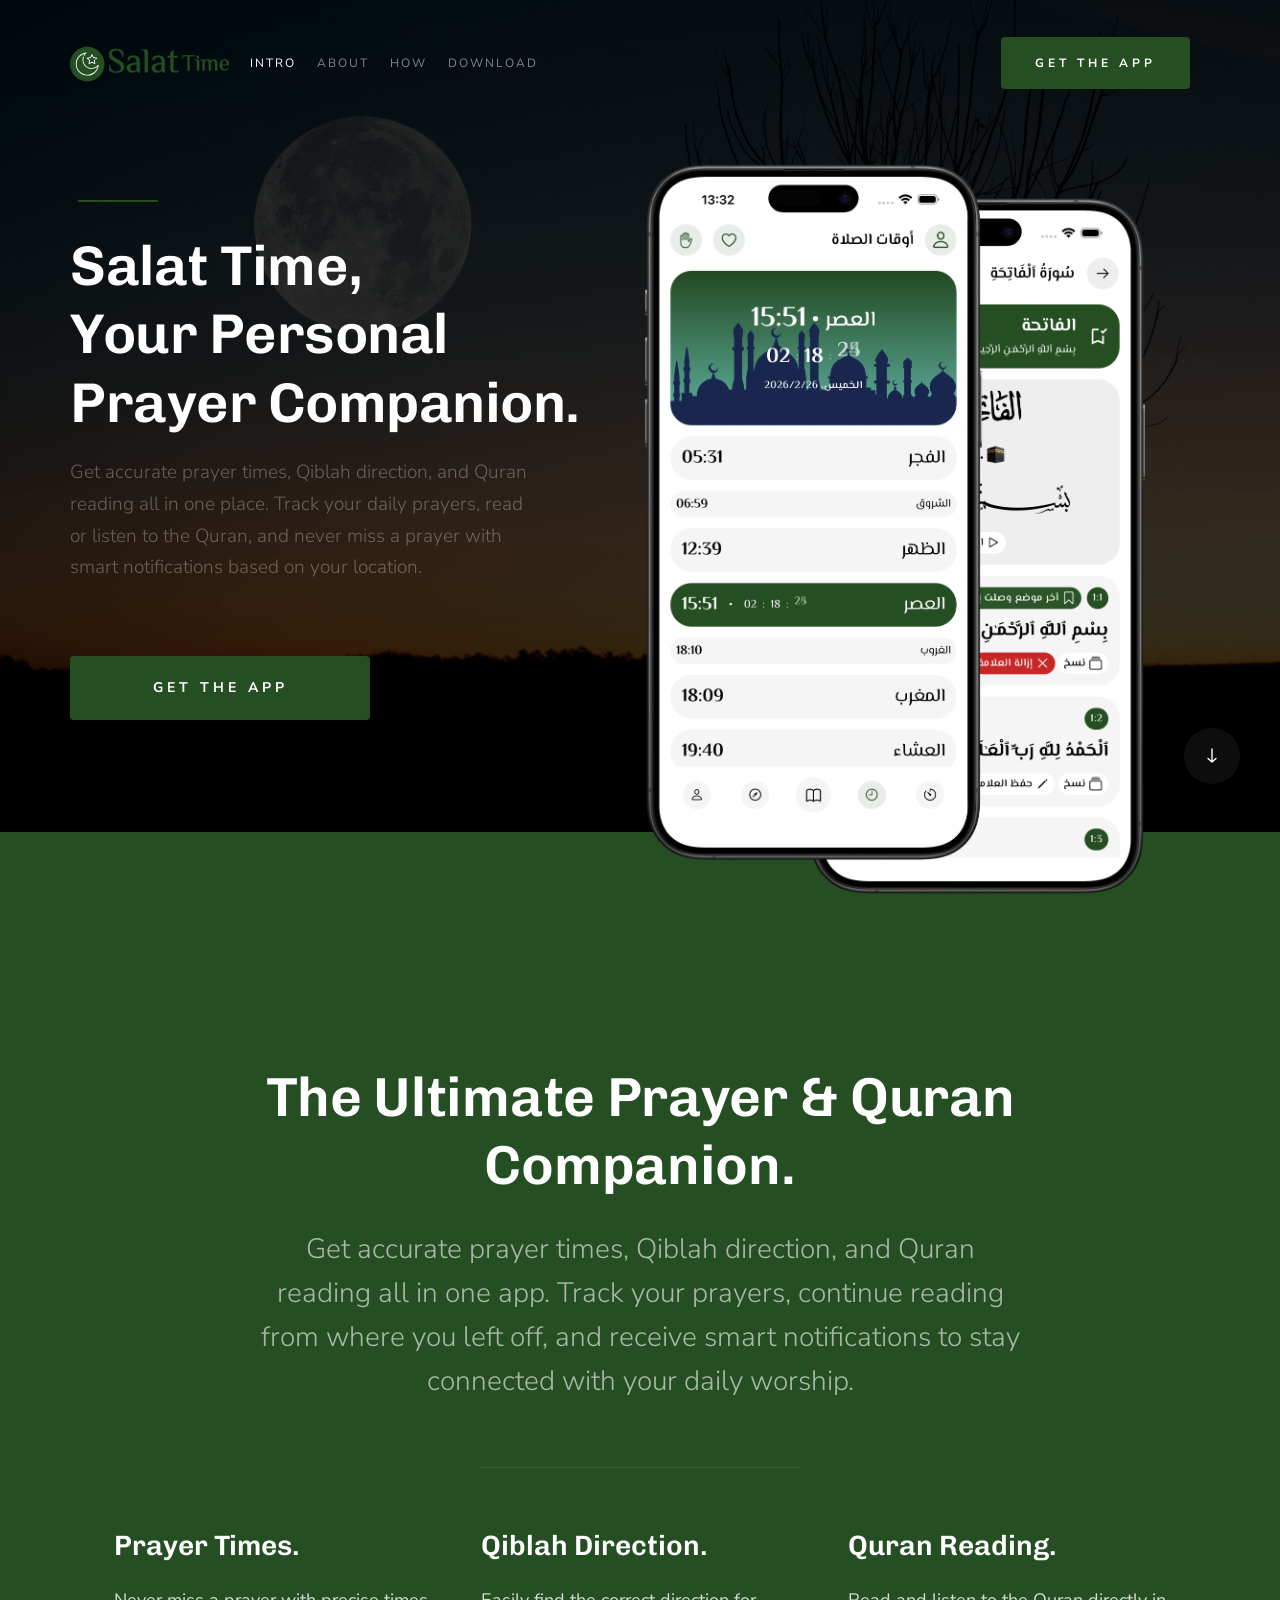
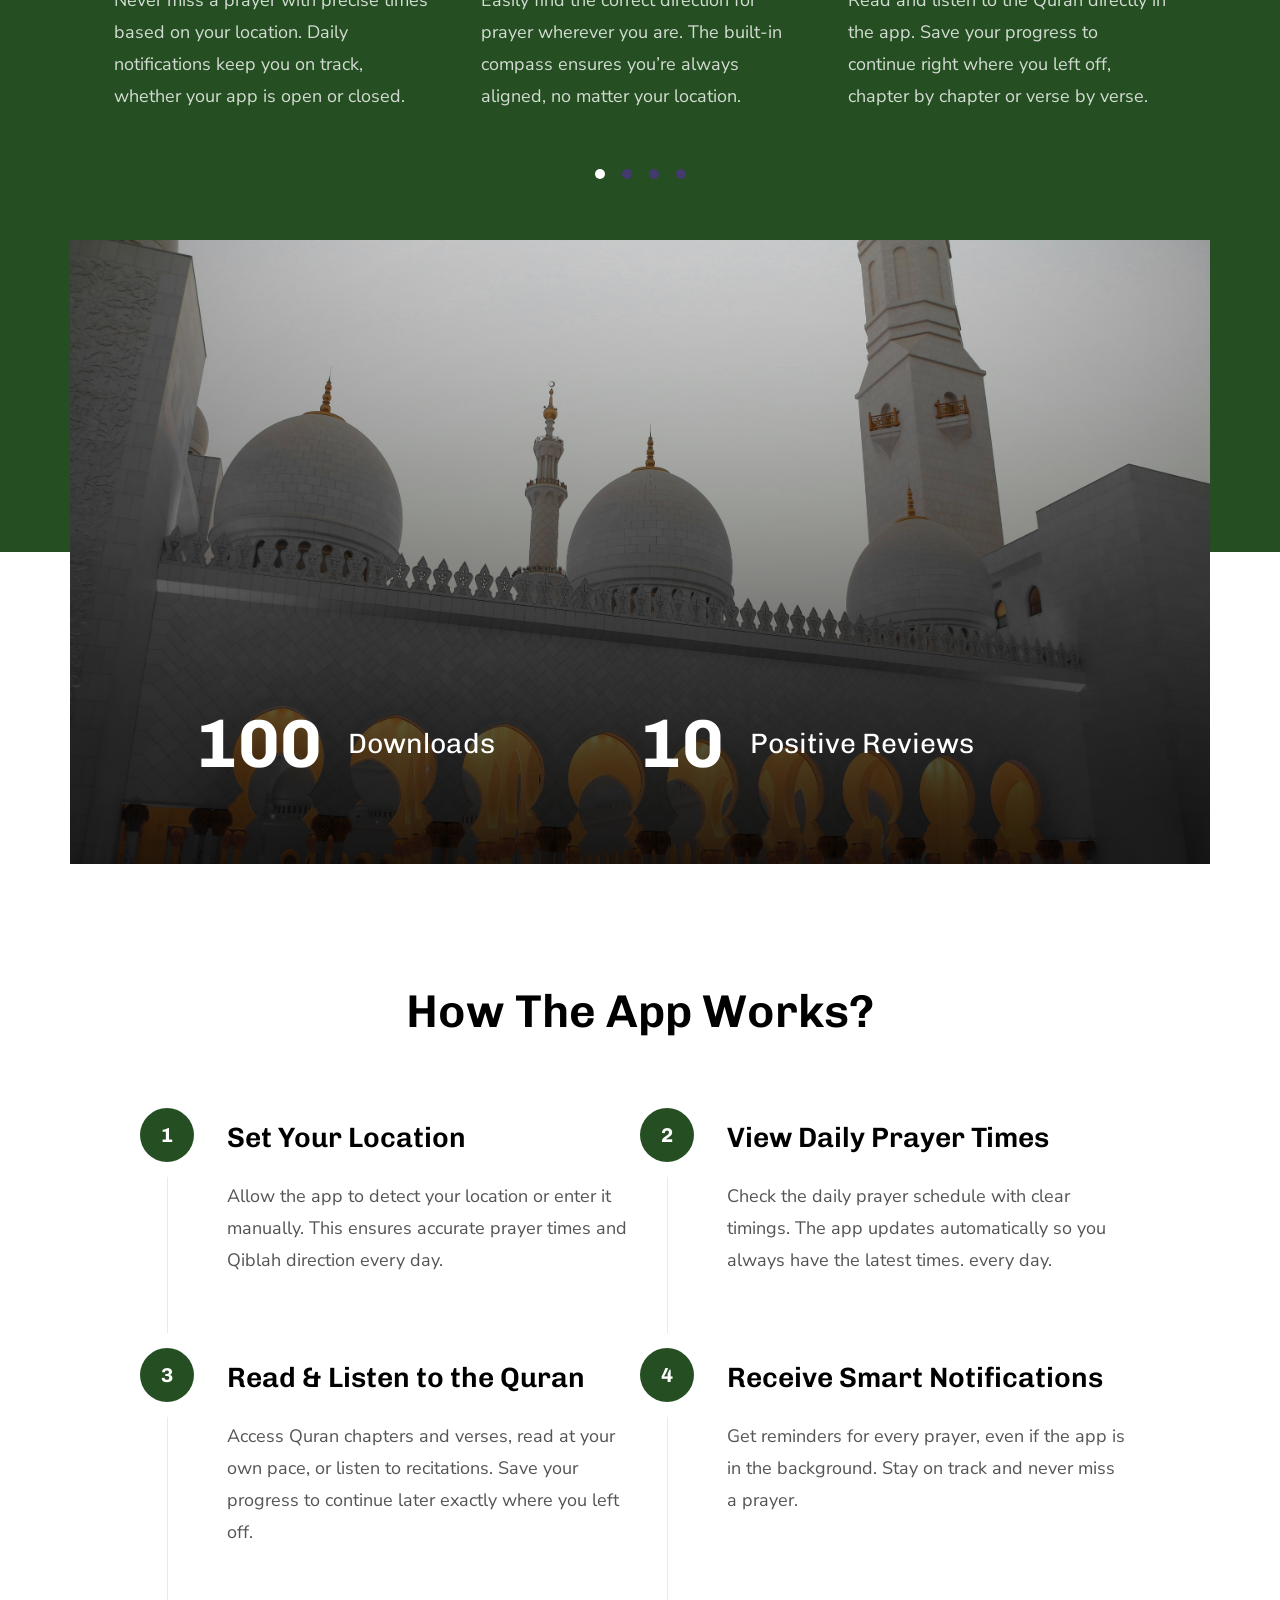
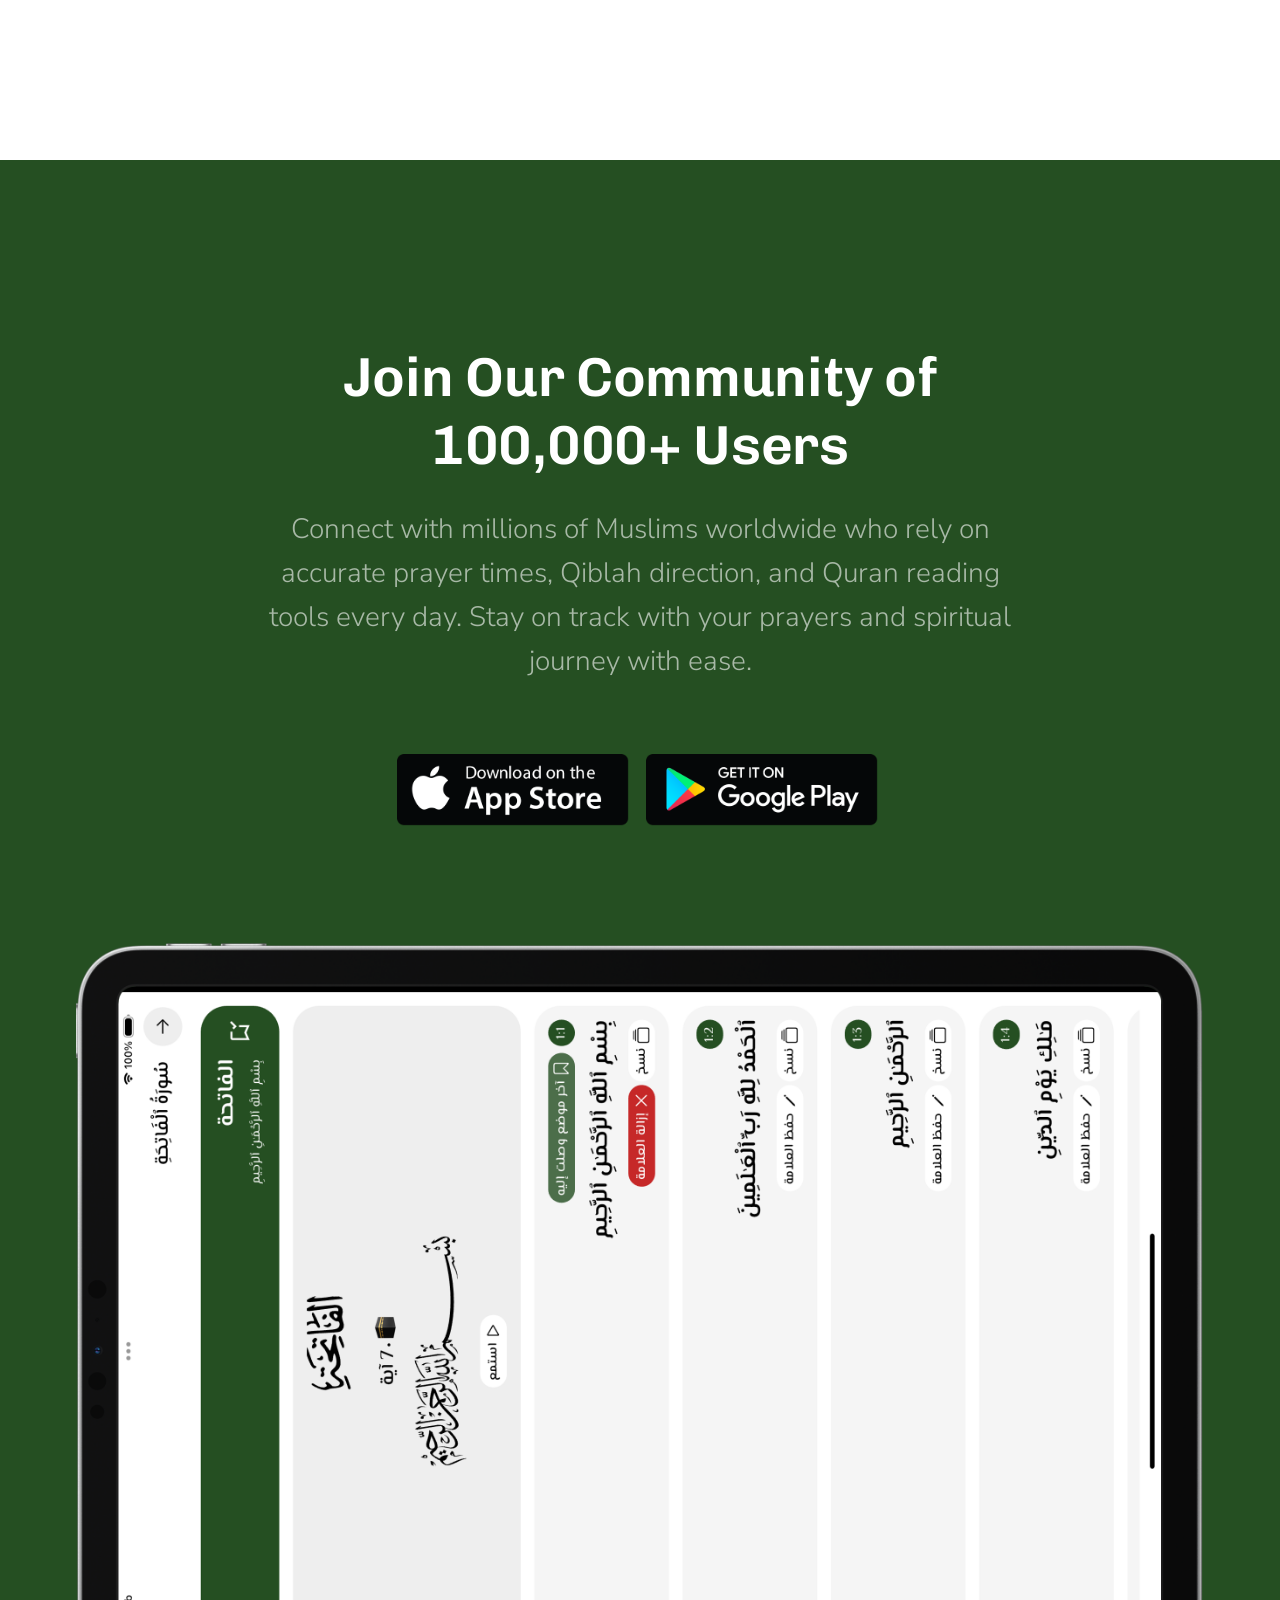
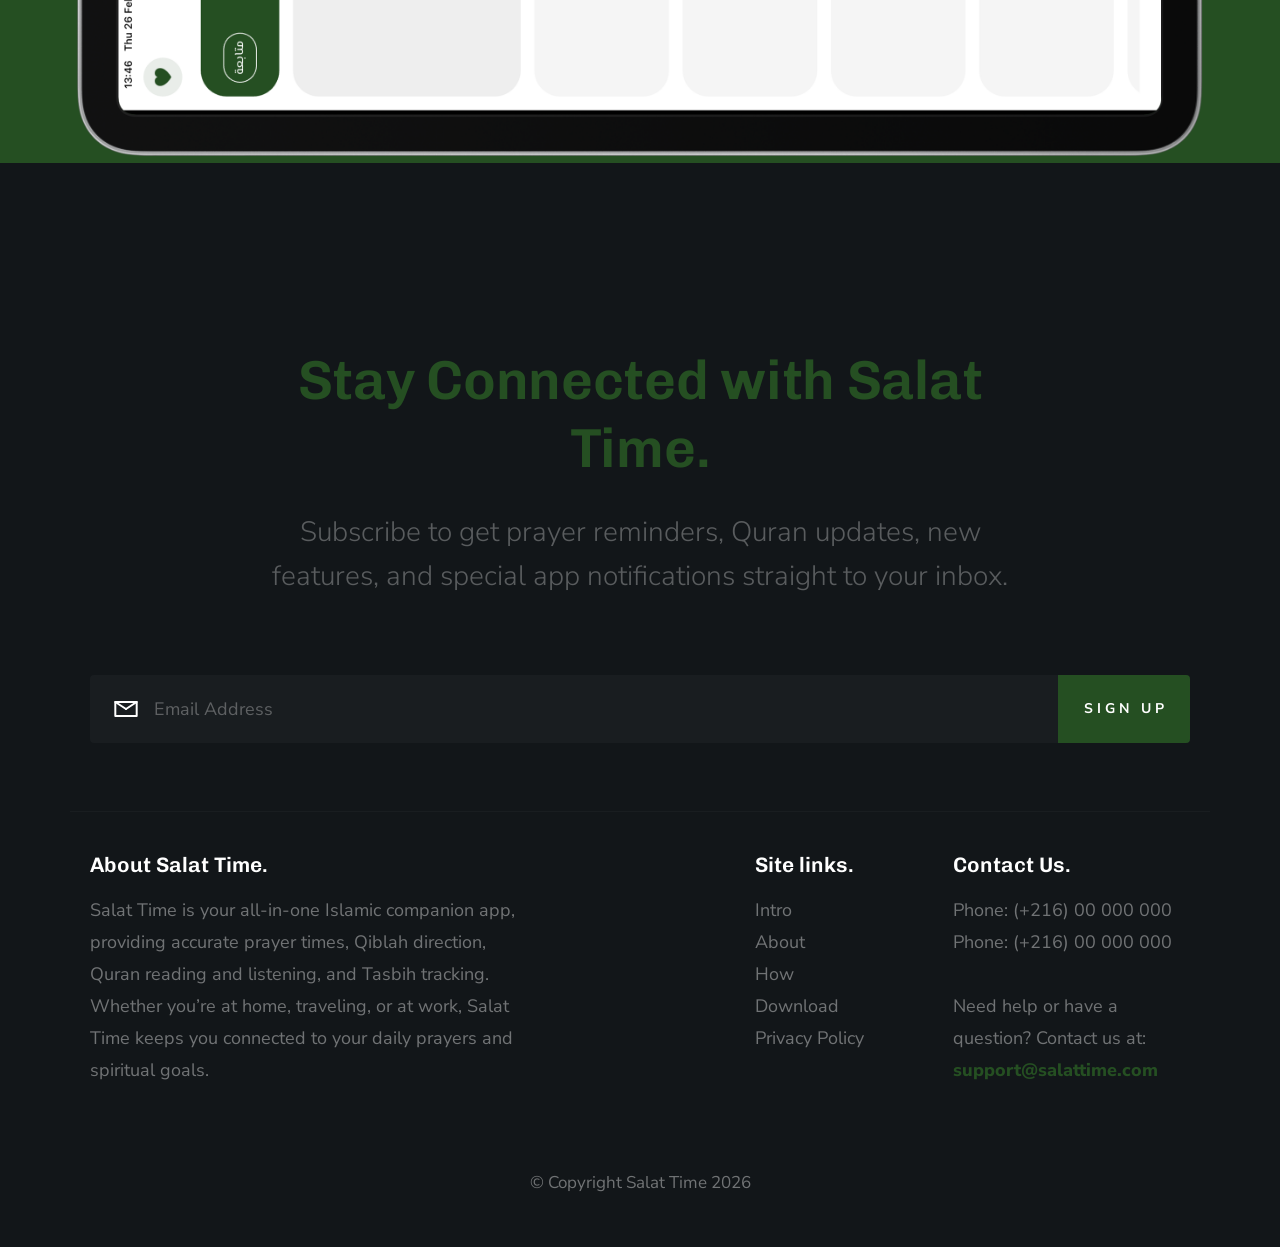
==== commit 83585228: "fix: Update website content and images." ====
--- a/index.html
+++ b/index.html
@@ -5,7 +5,7 @@
     <!--- basic page needs
     ================================================== -->
     <meta charset="utf-8">
-    <title>Kairos</title>
+    <title>Salat Time</title>
     <meta name="description" content="">
     <meta name="author" content="">
 
@@ -59,8 +59,7 @@
                 <ul class="header-main-nav">
                     <li class="current"><a class="smoothscroll" href="#home" title="intro">Intro</a></li>
                     <li><a class="smoothscroll" href="#about" title="about">About</a></li>
-                    <li><a class="smoothscroll" href="#features" title="features">Features</a></li>
-                    <li><a class="smoothscroll" href="#pricing" title="pricing">Pricing</a></li>
+                    <li><a class="smoothscroll" href="#about-how" title="features">How</a></li>
                     <li><a class="smoothscroll" href="#download" title="download">Download</a></li>	
                 </ul>
     
@@ -77,7 +76,7 @@
 
     <!-- home
     ================================================== -->
-    <section id="home" class="s-home target-section" data-parallax="scroll" data-image-src="images/hero-bg.jpg" data-natural-width=3000 data-natural-height=2000 data-position-y=center>
+    <section id="home" class="s-home target-section" data-parallax="scroll" alt="By David Besh" data-image-src="images/hero-bg.jpg" data-natural-width=3000 data-natural-height=2000 data-position-y=center>
 
         <div class="shadow-overlay"></div>
 
@@ -87,13 +86,14 @@
 
                 <div class="home-content__left">
                     <h1>
-                    An Amazing App <br>
-                    That Does It All.
+                    Salat Time, <br>
+                    Your Personal Prayer Companion.
                     </h1>
     
                     <h3>
-                    Voluptatem ipsa quae ab illo inventore veritatis et quasi architecto beatae vitae dicta sunt explica. Nemo enim ipsam voluptatem quia. 
-                    Ut quis enim.
+                    Get accurate prayer times, Qiblah direction, and Quran reading all in one place.
+                    Track your daily prayers, read or listen to the Quran, and never miss a prayer with smart notifications based on your
+                    location.
                     </h3>
     
                     <div class="home-content__btn-wrap">
@@ -108,12 +108,7 @@
                 </div> <!-- end home-content__right -->
 
             </div> <!-- end home-content__main -->
-
-            <ul class="home-content__social">
-                <li><a href="#0">Facebook</a></li>
-                <li><a href="#0">twitter</a></li>
-                <li><a href="#0">Instagram</a></li>
-            </ul>
+ 
 
         </div> <!-- end home-content -->
 
@@ -132,12 +127,11 @@
         <div class="row section-header has-bottom-sep" data-aos="fade-up">
             <div class="col-full">
                 <h1 class="display-1">
-                    Simply The Best Messaging App Out There.
+                    The Ultimate Prayer & Quran Companion.
                 </h1>
                 <p class="lead">
-                    Et nihil atque ex. Reiciendis et rerum ut voluptate. Omnis molestiae nemo est. 
-                    Ut quis enim rerum quia assumenda repudiandae non cumque qui. Amet repellat 
-                    omnis ea.
+                    Get accurate prayer times, Qiblah direction, and Quran reading all in one app. Track your prayers, continue reading from
+                    where you left off, and receive smart notifications to stay connected with your daily worship.
                 </p>
             </div>
         </div> <!-- end section-header -->
@@ -147,42 +141,39 @@
             <div class="col-full slick-slider about-desc__slider">
 
                 <div class="about-desc__slide">
-                    <h3 class="item-title">Intuitive.</h3>
+                    <h3 class="item-title">Prayer Times.</h3>
 
                     <p>
-                    Et nihil atque ex. Reiciendis et rerum ut voluptate. Omnis molestiae nemo est. 
-                    Ut quis enim rerum quia assumenda repudiandae non cumque qui. Amet repellat 
-                    omnis ea aut cumque eos.
+                    Never miss a prayer with precise times based on your location. Daily notifications keep you on track, whether your app
+                    is open or closed.
                     </p>
                 </div>  <!-- end about-desc__slide -->
 
                 <div class="about-desc__slide">
-                    <h3 class="item-title">Smart.</h3>
+                    <h3 class="item-title">Qiblah Direction.</h3>
 
                     <p>
-                    Et nihil atque ex. Reiciendis et rerum ut voluptate. Omnis molestiae nemo est. 
-                    Ut quis enim rerum quia assumenda repudiandae non cumque qui. Amet repellat 
-                    omnis ea aut cumque eos.
+                    Easily find the correct direction for prayer wherever you are. The built-in compass ensures you’re always aligned, no
+                    matter your location.
                     </p>
                 </div>  <!-- end about-desc__slide -->
 
                 <div class="about-desc__slide">
-                    <h3 class="item-title">Powerful.</h3>
+                    <h3 class="item-title">Quran Reading.</h3>
 
                     <p>
-                    Et nihil atque ex. Reiciendis et rerum ut voluptate. Omnis molestiae nemo est. 
-                    Ut quis enim rerum quia assumenda repudiandae non cumque qui. Amet repellat 
-                    omnis ea aut cumque eos.
+                    Read and listen to the Quran directly in the app. Save your progress to continue right where you left off, chapter by
+                    chapter or verse by verse.
                     </p>
                 </div>  <!-- end about-desc__slide -->
 
                 <div class="about-desc__slide">
-                    <h3 class="item-title">Secure.</h3>
+                    <h3 class="item-title">Smart Reminders.</h3>
 
                     <p>
-                    Et nihil atque ex. Reiciendis et rerum ut voluptate. Omnis molestiae nemo est. 
-                    Ut quis enim rerum quia assumenda repudiandae non cumque qui. Amet repellat 
-                    omnis ea aut cumque eos.
+                Receive personalized reminders for prayers, track your daily prayer habits, and stay motivated to maintain your
+                spiritual routine.
+
                     </p>
                 </div>  <!-- end about-desc__slide -->
 
@@ -202,14 +193,12 @@
 
                 <div class="shadow-overlay"></div>
 
-                <a class="btn-video" href="https://player.vimeo.com/video/14592941?color=00a650&title=0&byline=0&portrait=0" data-lity>
-                    <span class="video-icon"></span>
-                </a>
+               
 
                 <div class="stats">
                     <div class="item-stats">
                         <span class="item-stats__num">
-                            3.1M
+                            100
                         </span>
                         <span class="item-stats__title">
                             Downloads
@@ -217,7 +206,7 @@
                     </div> <!-- end item-stats -->
                     <div class="item-stats">
                         <span class="item-stats__num">
-                            24K
+                            10
                         </span>
                         <span class="item-stats__title">
                             Positive Reviews
@@ -235,26 +224,29 @@
                 <div class="process__steps block-1-2 block-tab-full group">
 
                     <div class="col-block step">
-                        <h3 class="item-title">Sign-Up</h3>
-                        <p>Sed ut perspiciatis unde omnis iste natus error sit voluptatem accusantium doloremque laudantium, totam rem aperiam, eaque ipsa quae ab illo inventore veritatis et quasi architecto beatae vitae dicta sunt explicabo. 
+                        <h3 class="item-title">Set Your Location</h3>
+                        <p>Allow the app to detect your location or enter it manually. This ensures accurate prayer times and Qiblah direction
+                        every day.
                         </p> 
                     </div>
 
                     <div class="col-block step">
-                        <h3 class="item-title">Create</h3>
-                        <p>Sed ut perspiciatis unde omnis iste natus error sit voluptatem accusantium doloremque laudantium, totam rem aperiam, eaque ipsa quae ab illo inventore veritatis et quasi architecto beatae vitae dicta sunt explicabo. 
+                        <h3 class="item-title">View Daily Prayer Times</h3>
+                        <p>Check the daily prayer schedule with clear timings. The app updates automatically so you always have the latest times.
+                        every day.
                         </p> 
                     </div>
                
                     <div class="col-block step">
-                        <h3 class="item-title">Compose</h3>
-                        <p>Sed ut perspiciatis unde omnis iste natus error sit voluptatem accusantium doloremque laudantium, totam rem aperiam, eaque ipsa quae ab illo inventore veritatis et quasi architecto beatae vitae dicta sunt explicabo. 
+                        <h3 class="item-title">Read & Listen to the Quran</h3>
+                        <p>Access Quran chapters and verses, read at your own pace, or listen to recitations. Save your progress to continue later
+                        exactly where you left off.
                         </p> 
                     </div>
 
                     <div class="col-block step">
-                        <h3 class="item-title">Send</h3>
-                        <p>Sed ut perspiciatis unde omnis iste natus error sit voluptatem accusantium doloremque laudantium, totam rem aperiam, eaque ipsa quae ab illo inventore veritatis et quasi architecto beatae vitae dicta sunt explicabo. 
+                        <h3 class="item-title">Receive Smart Notifications</h3>
+                        <p>Get reminders for every prayer, even if the app is in the background. Stay on track and never miss a prayer.
                         </p> 
                     </div>  
 
@@ -264,246 +256,18 @@
 
     </section> <!-- end s-about-how -->
 
-
-    <!-- features
-    ================================================== -->
-    <section id="features" class="s-features target-section">
-
-        <div class="row section-header has-bottom-sep" data-aos="fade-up">
-            <div class="col-full">
-                <h1 class="display-1">
-                    Loaded With Features You Would Absolutely Love.
-                </h1>
-                <p class="lead">
-                    Et nihil atque ex. Reiciendis et rerum ut voluptate. Omnis molestiae nemo est. 
-                    Ut quis enim rerum quia assumenda repudiandae molestiae cumque qui. Amet repellat 
-                    omnis ea.
-                </p>
-            </div>
-        </div> <!-- end section-header -->
-
-        <div class="row features block-1-3 block-m-1-2">
-
-            <div class="col-block item-feature" data-aos="fade-up">
-                <div class="item-feature__icon">
-                    <i class="icon-upload"></i>
-                </div>
-                <div class="item-feature__text">
-                    <h3 class="item-title">Cloud Based</h3>
-                    <p>Nemo cupiditate ab quibusdam quaerat impedit magni. Earum suscipit ipsum laudantium. 
-                    Quo delectus est. Maiores voluptas ab sit natus veritatis ut. Debitis nulla cumque veritatis.
-                    Sunt suscipit voluptas ipsa in tempora esse soluta sint.
-                    </p>
-                </div>
-            </div>
-
-            <div class="col-block item-feature" data-aos="fade-up">
-                <div class="item-feature__icon">
-                    <i class="icon-video-camera"></i>
-                </div>
-                <div class="item-feature__text">
-                    <h3 class="item-title">Voice & Video</h3>
-                    <p>Nemo cupiditate ab quibusdam quaerat impedit magni. Earum suscipit ipsum laudantium. 
-                    Quo delectus est. Maiores voluptas ab sit natus veritatis ut. Debitis nulla cumque veritatis.
-                    Sunt suscipit voluptas ipsa in tempora esse soluta sint.
-                    </p>
-                </div>
-            </div>
-
-            <div class="col-block item-feature" data-aos="fade-up">
-                <div class="item-feature__icon">
-                    <i class="icon-shield"></i>
-                </div>  
-                <div class="item-feature__text">
-                    <h3 class="item-title">Always Secure</h3>
-                    <p>Nemo cupiditate ab quibusdam quaerat impedit magni. Earum suscipit ipsum laudantium. 
-                    Quo delectus est. Maiores voluptas ab sit natus veritatis ut. Debitis nulla cumque veritatis.
-                    Sunt suscipit voluptas ipsa in tempora esse soluta sint.
-                    </p>
-                </div>
-            </div>
-
-            <div class="col-block item-feature" data-aos="fade-up">
-                <div class="item-feature__icon">
-                    <i class="icon-lego-block"></i>
-                </div>
-                <div class="item-feature__text">
-                    <h3 class="item-title">Play Games</h3>
-                    <p>Nemo cupiditate ab quibusdam quaerat impedit magni. Earum suscipit ipsum laudantium. 
-                    Quo delectus est. Maiores voluptas ab sit natus veritatis ut. Debitis nulla cumque veritatis.
-                    Sunt suscipit voluptas ipsa in tempora esse soluta sint.
-                    </p>
-                </div>
-            </div>
-
-            <div class="col-block item-feature" data-aos="fade-up">
-                <div class="item-feature__icon">
-                    <i class="icon-chat"></i>
-                </div>
-                <div class="item-feature__text">
-                    <h3 class="item-title">Group Chat</h3>
-                    <p>Nemo cupiditate ab quibusdam quaerat impedit magni. Earum suscipit ipsum laudantium. 
-                    Quo delectus est. Maiores voluptas ab sit natus veritatis ut. Debitis nulla cumque veritatis.
-                    Sunt suscipit voluptas ipsa in tempora esse soluta sint.
-                    </p>
-                </div>
-            </div>
-    
-            <div class="col-block item-feature" data-aos="fade-up">
-                <div class="item-feature__icon">
-                    <i class="icon-wallet"></i>
-                </div>
-                <div class="item-feature__text">
-                    <h3 class="item-title">Payments</h3>
-                    <p>Nemo cupiditate ab quibusdam quaerat impedit magni. Earum suscipit ipsum laudantium. 
-                    Quo delectus est. Maiores voluptas ab sit natus veritatis ut. Debitis nulla cumque veritatis.
-                    Sunt suscipit voluptas ipsa in tempora esse soluta sint.
-                    </p>
-                </div>
-            </div>
-
-        </div> <!-- end features -->
-
-        <div class="testimonials-wrap" data-aos="fade-up">
-
-            <div class="row">
-                <div class="col-full testimonials-header">
-                    <h2 class="display-2">Our Users Love Our App!</h2>
-                </div>
-            </div>
-
-            <div class="row testimonials">
-
-                <div class="col-full slick-slider testimonials__slider">
-
-                    <div class="testimonials__slide">
-                        <img src="images/avatars/user-03.jpg" alt="Author image" class="testimonials__avatar">
-                        
-                        <p>Qui ipsam temporibus quisquam velMaiores eos cumque distinctio nam accusantium ipsum. 
-                        Laudantium quia consequatur molestias delectus culpa facere hic dolores aperiam. Accusantium praesentium corpori.</p>
-
-                        <div class="testimonials__author">
-                            <span class="testimonials__name">Naruto Uzumaki</span>
-                            <a href="#0" class="testimonials__link">@narutouzumaki</a>
-                        </div>
-                    </div> <!-- end testimonials__slide -->
-
-                    <div class="testimonials__slide">
-                        <img src="images/avatars/user-05.jpg" alt="Author image" class="testimonials__avatar">
-                        
-                        <p>Excepturi nam cupiditate culpa doloremque deleniti repellat. Veniam quos repellat voluptas animi adipisci.
-                        Nisi eaque consequatur. Quasi voluptas eius distinctio. Atque eos maxime. Qui ipsam temporibus quisquam vel.</p>
-                        
-                        <div class="testimonials__author">
-                            <span class="testimonials__name">Sasuke Uchiha</span>
-                            <a href="#0" class="testimonials__link">@sasukeuchiha</a>
-                        </div>
-                    </div> <!-- end testimonials__slide -->
-
-                    <div class="testimonials__slide">
-                        <img src="images/avatars/user-01.jpg" alt="Author image" class="testimonials__avatar">
-                        
-                        <p>Repellat dignissimos libero. Qui sed at corrupti expedita voluptas odit. Nihil ea quia nesciunt. Ducimus aut sed ipsam.  
-                        Autem eaque officia cum exercitationem sunt voluptatum accusamus. Quasi voluptas eius distinctio.</p>
-
-                        <div class="testimonials__author">
-                            <span class="testimonials__name">Shikamaru Nara</span>
-                            <a href="#0" class="testimonials__link">@shikamarunara</a>
-                        </div>
-                    </div> <!-- end testimonials__slide -->
-                    
-                </div> <!-- end testimonials__slider -->
-
-            </div> <!-- end testimonials -->
-
-        </div> <!-- end testimonials-wrap -->
-
-    </section> <!-- end s-features -->
-
-
-    <!-- pricing
-    ================================================== -->
-    <section id="pricing" class="s-pricing target-section">
+    <!-- download
+    ================================================== -->
+    <section id="download" class="s-download target-section">
 
         <div class="row section-header align-center" data-aos="fade-up">
             <div class="col-full">
                 <h1 class="display-1">
-                   Our Simple <br> Straight-Forward Pricing.
+                Join Our Community of 100,000+ Users
                 </h1>
                 <p class="lead">
-                    Et nihil atque ex. Reiciendis et rerum ut voluptate. Omnis molestiae nemo est. 
-                    Ut quis enim rerum quia assumenda repudiandae non cumque qui. Amet repellat 
-                    omnis ea.
-                </p>
-            </div>
-        </div> <!-- end section-header -->
-
-        <div class="row plans block-1-2 block-m-1-2 block-tab-full stack">
-
-            <div class="col-block item-plan" data-aos="fade-up">
-                <div class="item-plan__block"> 
-
-                    <div class="item-plan__top-part">
-                        <h3 class="item-plan__title">Free</h3>
-                        <p class="item-plan__price">$0</p>
-                        <p class="item-plan__per">Forever</p>
-                    </div>
-
-                    <div class="item-plan__bottom-part">
-                        <ul class="item-plan__features">
-                            <li><span>5GB</span> Storage</li>
-                            <li><span>10GB</span> Bandwidth</li>
-                            <li><span>30</span> Email Accounts</li>
-                            <li>Backup & Restore</li>
-                        </ul>
-
-                        <a class="btn btn--primary large full-width" href="#0">Get Started</a>
-                    </div>  
-                
-                </div>
-            </div> <!-- end item-plan -->
-
-            <div class="col-block item-plan item-plan--popular" data-aos="fade-up">
-                <div class="item-plan__block"> 
-
-                    <div class="item-plan__top-part">
-                        <h3 class="item-plan__title">Pro Plan</h3>
-                        <p class="item-plan__price">$10</p>
-                        <p class="item-plan__per">Per Month</p>
-                    </div>
-
-                    <div class="item-plan__bottom-part">
-                        <ul class="item-plan__features">
-                            <li><span>500GB</span> Storage</li>
-                            <li><span>Unlimited</span> Bandwidth</li>
-                            <li><span>50</span> Email Accounts</li>
-                            <li>Backup & Restore</li>
-                        </ul>
-
-                        <a class="btn btn--primary large full-width" href="#0">Get Started</a>
-                    </div>
-                
-                </div>
-            </div> <!-- end item-plan -->
-
-        </div> <!-- end plans -->
-
-    </section> <!-- end s-pricing -->
-
-
-    <!-- download
-    ================================================== -->
-    <section id="download" class="s-download target-section">
-
-        <div class="row section-header align-center" data-aos="fade-up">
-            <div class="col-full">
-                <h1 class="display-1">
-                    Join Our Community of 3,000,000+ Users.
-                </h1>
-                <p class="lead">
-                    Et nihil atque ex. Reiciendis et rerum ut voluptate. Omnis molestiae nemo est. 
-                    Ut quis enim rerum quia assumenda repudiandae non cumque qui. Amet repellat 
-                    omnis ea.
+                Connect with millions of Muslims worldwide who rely on accurate prayer times, Qiblah direction, and Quran reading tools
+                every day. Stay on track with your prayers and spiritual journey with ease.
                 </p>
             </div>
         </div> <!-- end section-header -->
@@ -536,11 +300,10 @@
         <div class="row section-header align-center">
             <div class="col-full">
                 <h1 class="display-1">
-                    Let's Stay In Touch.
+                    Stay Connected with Salat Time.
                 </h1>
                 <p class="lead">
-                Subscribe for updates, special offers, and other amazing stuff.
-                </p>
+Subscribe to get prayer reminders, Quran updates, new features, and special app notifications straight to your inbox.                </p>
             </div>
         </div> <!-- end section-header -->
 
@@ -566,20 +329,18 @@
 
             <div class="footer__about col-five tab-full left">
 
-                <h4>About Kairos.</h4>
+                <h4>About Salat Time.</h4>
 
                 <p>
-                Lorem ipsum dolor sit amet, consectetur adipisicing elit, sed 
-                do eiusmod tempor incididunt ut labore et dolore magna aliqua. 
-                Ut enim ad minim veniam, quis nostrud exercitation ullamco 
-                laboris nisi ut aliquip ex consectetur adipisicing elit do eiusmod tempor.
-                </p>
-
-                <ul class="footer__social">
+            Salat Time is your all-in-one Islamic companion app, providing accurate prayer times, Qiblah direction, Quran reading
+            and listening, and Tasbih tracking. Whether you’re at home, traveling, or at work, Salat Time keeps you connected to
+            your daily prayers and spiritual goals. </p>
+
+                <!-- <ul class="footer__social">
                     <li><a href="#0"><i class="fab fa-facebook-f" aria-hidden="true"></i></a></li>
                     <li><a href="#0"><i class="fab fa-twitter" aria-hidden="true"></i></a></li>
                     <li><a href="#0"><i class="fab fa-instagram" aria-hidden="true"></i></a></li>
-                </ul>
+                </ul> -->
             </div>
 
             <div class="col-five md-seven tab-full right end">
@@ -591,10 +352,9 @@
                         <ul class="footer__site-links">
                             <li><a href="#home" class="smoothscroll">Intro</a></li>
                             <li><a href="#about" class="smoothscroll">About</a></li>
-                            <li><a href="#features" class="smoothscroll">Features</a></li>
-                            <li><a href="#pricing" class="smoothscroll">Pricing</a></li>
+                            <li><a href="#about-how" class="smoothscroll">How</a></li>
                             <li><a href="#download" class="smoothscroll">Download</a></li>
-                            <li><a href="#0">Privacy Policy</a></li>
+                            <li><a href="privacy-policy.html">Privacy Policy</a></li>
                         </ul>
                     </div>
 
@@ -602,12 +362,12 @@
                         <h4>Contact Us.</h4>
 
                         <p>
-                        Phone: (+63) 555 1212 <br>
-                        Fax: (+63) 555 0100
+                          Phone: (+216) 00 000 000 <br />
+                Phone: (+216) 00 000 000 <br />
                         </p>
                         <p>
                         Need help or have a question? Contact us at: <br>
-                        <a href="mailto:#0" class="footer__mail-link">support@kairos.com</a>
+                        <a href="mailto:#0" class="footer__mail-link">support@salattime.com</a>
                         </p>
                     </div>
 
@@ -615,9 +375,8 @@
             </div>
 
             <div class="col-full ss-copyright">
-                <span>&copy; Copyright Kairos 2018</span> 
-                <span>Design by <a href="https://www.styleshout.com/">styleshout</a></span>
-            </div>
+                <span>&copy; Copyright Salat Time 2026</span> 
+             </div>
 
         </div> <!-- end footer__bottom -->
 
--- a/css/base.css
+++ b/css/base.css
@@ -1,6 +1,6 @@
 /* =================================================================== 
  *
- *  Kairos v1.0 Base Stylesheet
+ *  Salat Time v1.0 Base Stylesheet
  *  11-06-2018
  *  ------------------------------------------------------------------
  *
--- a/css/vendor.css
+++ b/css/vendor.css
@@ -1,6 +1,6 @@
 /* =================================================================== 
  *
- *  Kairos v1.0 Vendor/Third Party CSS 
+ *  Salat Time v1.0 Vendor/Third Party CSS 
  *  11-06-2018
  *  ------------------------------------------------------------------
  *
@@ -11,1168 +11,1164 @@
  *
  * =================================================================== */
 
-
-
 /* ===================================================================
  * # animate on scroll 
  * https://michalsnik.github.io/aos/
  * ------------------------------------------------------------------- */
-[data-aos][data-aos][data-aos-duration='50'],
-body[data-aos-duration='50'] [data-aos] {
+[data-aos][data-aos][data-aos-duration="50"],
+body[data-aos-duration="50"] [data-aos] {
   transition-duration: 50ms;
 }
 
-[data-aos][data-aos][data-aos-delay='50'],
-body[data-aos-delay='50'] [data-aos] {
-  transition-delay: 0;
-}
-
-[data-aos][data-aos][data-aos-delay='50'].aos-animate,
-body[data-aos-delay='50'] [data-aos].aos-animate {
+[data-aos][data-aos][data-aos-delay="50"],
+body[data-aos-delay="50"] [data-aos] {
+  transition-delay: 0;
+}
+
+[data-aos][data-aos][data-aos-delay="50"].aos-animate,
+body[data-aos-delay="50"] [data-aos].aos-animate {
   transition-delay: 50ms;
 }
 
-[data-aos][data-aos][data-aos-duration='100'],
-body[data-aos-duration='100'] [data-aos] {
-  transition-duration: .1s;
-}
-
-[data-aos][data-aos][data-aos-delay='100'],
-body[data-aos-delay='100'] [data-aos] {
-  transition-delay: 0;
-}
-
-[data-aos][data-aos][data-aos-delay='100'].aos-animate,
-body[data-aos-delay='100'] [data-aos].aos-animate {
-  transition-delay: .1s;
-}
-
-[data-aos][data-aos][data-aos-duration='150'],
-body[data-aos-duration='150'] [data-aos] {
-  transition-duration: .15s;
-}
-
-[data-aos][data-aos][data-aos-delay='150'],
-body[data-aos-delay='150'] [data-aos] {
-  transition-delay: 0;
-}
-
-[data-aos][data-aos][data-aos-delay='150'].aos-animate,
-body[data-aos-delay='150'] [data-aos].aos-animate {
-  transition-delay: .15s;
-}
-
-[data-aos][data-aos][data-aos-duration='200'],
-body[data-aos-duration='200'] [data-aos] {
-  transition-duration: .2s;
-}
-
-[data-aos][data-aos][data-aos-delay='200'],
-body[data-aos-delay='200'] [data-aos] {
-  transition-delay: 0;
-}
-
-[data-aos][data-aos][data-aos-delay='200'].aos-animate,
-body[data-aos-delay='200'] [data-aos].aos-animate {
-  transition-delay: .2s;
-}
-
-[data-aos][data-aos][data-aos-duration='250'],
-body[data-aos-duration='250'] [data-aos] {
-  transition-duration: .25s;
-}
-
-[data-aos][data-aos][data-aos-delay='250'],
-body[data-aos-delay='250'] [data-aos] {
-  transition-delay: 0;
-}
-
-[data-aos][data-aos][data-aos-delay='250'].aos-animate,
-body[data-aos-delay='250'] [data-aos].aos-animate {
-  transition-delay: .25s;
-}
-
-[data-aos][data-aos][data-aos-duration='300'],
-body[data-aos-duration='300'] [data-aos] {
-  transition-duration: .3s;
-}
-
-[data-aos][data-aos][data-aos-delay='300'],
-body[data-aos-delay='300'] [data-aos] {
-  transition-delay: 0;
-}
-
-[data-aos][data-aos][data-aos-delay='300'].aos-animate,
-body[data-aos-delay='300'] [data-aos].aos-animate {
-  transition-delay: .3s;
-}
-
-[data-aos][data-aos][data-aos-duration='350'],
-body[data-aos-duration='350'] [data-aos] {
-  transition-duration: .35s;
-}
-
-[data-aos][data-aos][data-aos-delay='350'],
-body[data-aos-delay='350'] [data-aos] {
-  transition-delay: 0;
-}
-
-[data-aos][data-aos][data-aos-delay='350'].aos-animate,
-body[data-aos-delay='350'] [data-aos].aos-animate {
-  transition-delay: .35s;
-}
-
-[data-aos][data-aos][data-aos-duration='400'],
-body[data-aos-duration='400'] [data-aos] {
-  transition-duration: .4s;
-}
-
-[data-aos][data-aos][data-aos-delay='400'],
-body[data-aos-delay='400'] [data-aos] {
-  transition-delay: 0;
-}
-
-[data-aos][data-aos][data-aos-delay='400'].aos-animate,
-body[data-aos-delay='400'] [data-aos].aos-animate {
-  transition-delay: .4s;
-}
-
-[data-aos][data-aos][data-aos-duration='450'],
-body[data-aos-duration='450'] [data-aos] {
-  transition-duration: .45s;
-}
-
-[data-aos][data-aos][data-aos-delay='450'],
-body[data-aos-delay='450'] [data-aos] {
-  transition-delay: 0;
-}
-
-[data-aos][data-aos][data-aos-delay='450'].aos-animate,
-body[data-aos-delay='450'] [data-aos].aos-animate {
-  transition-delay: .45s;
-}
-
-[data-aos][data-aos][data-aos-duration='500'],
-body[data-aos-duration='500'] [data-aos] {
-  transition-duration: .5s;
-}
-
-[data-aos][data-aos][data-aos-delay='500'],
-body[data-aos-delay='500'] [data-aos] {
-  transition-delay: 0;
-}
-
-[data-aos][data-aos][data-aos-delay='500'].aos-animate,
-body[data-aos-delay='500'] [data-aos].aos-animate {
-  transition-delay: .5s;
-}
-
-[data-aos][data-aos][data-aos-duration='550'],
-body[data-aos-duration='550'] [data-aos] {
-  transition-duration: .55s;
-}
-
-[data-aos][data-aos][data-aos-delay='550'],
-body[data-aos-delay='550'] [data-aos] {
-  transition-delay: 0;
-}
-
-[data-aos][data-aos][data-aos-delay='550'].aos-animate,
-body[data-aos-delay='550'] [data-aos].aos-animate {
-  transition-delay: .55s;
-}
-
-[data-aos][data-aos][data-aos-duration='600'],
-body[data-aos-duration='600'] [data-aos] {
-  transition-duration: .6s;
-}
-
-[data-aos][data-aos][data-aos-delay='600'],
-body[data-aos-delay='600'] [data-aos] {
-  transition-delay: 0;
-}
-
-[data-aos][data-aos][data-aos-delay='600'].aos-animate,
-body[data-aos-delay='600'] [data-aos].aos-animate {
-  transition-delay: .6s;
-}
-
-[data-aos][data-aos][data-aos-duration='650'],
-body[data-aos-duration='650'] [data-aos] {
-  transition-duration: .65s;
-}
-
-[data-aos][data-aos][data-aos-delay='650'],
-body[data-aos-delay='650'] [data-aos] {
-  transition-delay: 0;
-}
-
-[data-aos][data-aos][data-aos-delay='650'].aos-animate,
-body[data-aos-delay='650'] [data-aos].aos-animate {
-  transition-delay: .65s;
-}
-
-[data-aos][data-aos][data-aos-duration='700'],
-body[data-aos-duration='700'] [data-aos] {
-  transition-duration: .7s;
-}
-
-[data-aos][data-aos][data-aos-delay='700'],
-body[data-aos-delay='700'] [data-aos] {
-  transition-delay: 0;
-}
-
-[data-aos][data-aos][data-aos-delay='700'].aos-animate,
-body[data-aos-delay='700'] [data-aos].aos-animate {
-  transition-delay: .7s;
-}
-
-[data-aos][data-aos][data-aos-duration='750'],
-body[data-aos-duration='750'] [data-aos] {
-  transition-duration: .75s;
-}
-
-[data-aos][data-aos][data-aos-delay='750'],
-body[data-aos-delay='750'] [data-aos] {
-  transition-delay: 0;
-}
-
-[data-aos][data-aos][data-aos-delay='750'].aos-animate,
-body[data-aos-delay='750'] [data-aos].aos-animate {
-  transition-delay: .75s;
-}
-
-[data-aos][data-aos][data-aos-duration='800'],
-body[data-aos-duration='800'] [data-aos] {
-  transition-duration: .8s;
-}
-
-[data-aos][data-aos][data-aos-delay='800'],
-body[data-aos-delay='800'] [data-aos] {
-  transition-delay: 0;
-}
-
-[data-aos][data-aos][data-aos-delay='800'].aos-animate,
-body[data-aos-delay='800'] [data-aos].aos-animate {
-  transition-delay: .8s;
-}
-
-[data-aos][data-aos][data-aos-duration='850'],
-body[data-aos-duration='850'] [data-aos] {
-  transition-duration: .85s;
-}
-
-[data-aos][data-aos][data-aos-delay='850'],
-body[data-aos-delay='850'] [data-aos] {
-  transition-delay: 0;
-}
-
-[data-aos][data-aos][data-aos-delay='850'].aos-animate,
-body[data-aos-delay='850'] [data-aos].aos-animate {
-  transition-delay: .85s;
-}
-
-[data-aos][data-aos][data-aos-duration='900'],
-body[data-aos-duration='900'] [data-aos] {
-  transition-duration: .9s;
-}
-
-[data-aos][data-aos][data-aos-delay='900'],
-body[data-aos-delay='900'] [data-aos] {
-  transition-delay: 0;
-}
-
-[data-aos][data-aos][data-aos-delay='900'].aos-animate,
-body[data-aos-delay='900'] [data-aos].aos-animate {
-  transition-delay: .9s;
-}
-
-[data-aos][data-aos][data-aos-duration='950'],
-body[data-aos-duration='950'] [data-aos] {
-  transition-duration: .95s;
-}
-
-[data-aos][data-aos][data-aos-delay='950'],
-body[data-aos-delay='950'] [data-aos] {
-  transition-delay: 0;
-}
-
-[data-aos][data-aos][data-aos-delay='950'].aos-animate,
-body[data-aos-delay='950'] [data-aos].aos-animate {
-  transition-delay: .95s;
-}
-
-[data-aos][data-aos][data-aos-duration='1000'],
-body[data-aos-duration='1000'] [data-aos] {
+[data-aos][data-aos][data-aos-duration="100"],
+body[data-aos-duration="100"] [data-aos] {
+  transition-duration: 0.1s;
+}
+
+[data-aos][data-aos][data-aos-delay="100"],
+body[data-aos-delay="100"] [data-aos] {
+  transition-delay: 0;
+}
+
+[data-aos][data-aos][data-aos-delay="100"].aos-animate,
+body[data-aos-delay="100"] [data-aos].aos-animate {
+  transition-delay: 0.1s;
+}
+
+[data-aos][data-aos][data-aos-duration="150"],
+body[data-aos-duration="150"] [data-aos] {
+  transition-duration: 0.15s;
+}
+
+[data-aos][data-aos][data-aos-delay="150"],
+body[data-aos-delay="150"] [data-aos] {
+  transition-delay: 0;
+}
+
+[data-aos][data-aos][data-aos-delay="150"].aos-animate,
+body[data-aos-delay="150"] [data-aos].aos-animate {
+  transition-delay: 0.15s;
+}
+
+[data-aos][data-aos][data-aos-duration="200"],
+body[data-aos-duration="200"] [data-aos] {
+  transition-duration: 0.2s;
+}
+
+[data-aos][data-aos][data-aos-delay="200"],
+body[data-aos-delay="200"] [data-aos] {
+  transition-delay: 0;
+}
+
+[data-aos][data-aos][data-aos-delay="200"].aos-animate,
+body[data-aos-delay="200"] [data-aos].aos-animate {
+  transition-delay: 0.2s;
+}
+
+[data-aos][data-aos][data-aos-duration="250"],
+body[data-aos-duration="250"] [data-aos] {
+  transition-duration: 0.25s;
+}
+
+[data-aos][data-aos][data-aos-delay="250"],
+body[data-aos-delay="250"] [data-aos] {
+  transition-delay: 0;
+}
+
+[data-aos][data-aos][data-aos-delay="250"].aos-animate,
+body[data-aos-delay="250"] [data-aos].aos-animate {
+  transition-delay: 0.25s;
+}
+
+[data-aos][data-aos][data-aos-duration="300"],
+body[data-aos-duration="300"] [data-aos] {
+  transition-duration: 0.3s;
+}
+
+[data-aos][data-aos][data-aos-delay="300"],
+body[data-aos-delay="300"] [data-aos] {
+  transition-delay: 0;
+}
+
+[data-aos][data-aos][data-aos-delay="300"].aos-animate,
+body[data-aos-delay="300"] [data-aos].aos-animate {
+  transition-delay: 0.3s;
+}
+
+[data-aos][data-aos][data-aos-duration="350"],
+body[data-aos-duration="350"] [data-aos] {
+  transition-duration: 0.35s;
+}
+
+[data-aos][data-aos][data-aos-delay="350"],
+body[data-aos-delay="350"] [data-aos] {
+  transition-delay: 0;
+}
+
+[data-aos][data-aos][data-aos-delay="350"].aos-animate,
+body[data-aos-delay="350"] [data-aos].aos-animate {
+  transition-delay: 0.35s;
+}
+
+[data-aos][data-aos][data-aos-duration="400"],
+body[data-aos-duration="400"] [data-aos] {
+  transition-duration: 0.4s;
+}
+
+[data-aos][data-aos][data-aos-delay="400"],
+body[data-aos-delay="400"] [data-aos] {
+  transition-delay: 0;
+}
+
+[data-aos][data-aos][data-aos-delay="400"].aos-animate,
+body[data-aos-delay="400"] [data-aos].aos-animate {
+  transition-delay: 0.4s;
+}
+
+[data-aos][data-aos][data-aos-duration="450"],
+body[data-aos-duration="450"] [data-aos] {
+  transition-duration: 0.45s;
+}
+
+[data-aos][data-aos][data-aos-delay="450"],
+body[data-aos-delay="450"] [data-aos] {
+  transition-delay: 0;
+}
+
+[data-aos][data-aos][data-aos-delay="450"].aos-animate,
+body[data-aos-delay="450"] [data-aos].aos-animate {
+  transition-delay: 0.45s;
+}
+
+[data-aos][data-aos][data-aos-duration="500"],
+body[data-aos-duration="500"] [data-aos] {
+  transition-duration: 0.5s;
+}
+
+[data-aos][data-aos][data-aos-delay="500"],
+body[data-aos-delay="500"] [data-aos] {
+  transition-delay: 0;
+}
+
+[data-aos][data-aos][data-aos-delay="500"].aos-animate,
+body[data-aos-delay="500"] [data-aos].aos-animate {
+  transition-delay: 0.5s;
+}
+
+[data-aos][data-aos][data-aos-duration="550"],
+body[data-aos-duration="550"] [data-aos] {
+  transition-duration: 0.55s;
+}
+
+[data-aos][data-aos][data-aos-delay="550"],
+body[data-aos-delay="550"] [data-aos] {
+  transition-delay: 0;
+}
+
+[data-aos][data-aos][data-aos-delay="550"].aos-animate,
+body[data-aos-delay="550"] [data-aos].aos-animate {
+  transition-delay: 0.55s;
+}
+
+[data-aos][data-aos][data-aos-duration="600"],
+body[data-aos-duration="600"] [data-aos] {
+  transition-duration: 0.6s;
+}
+
+[data-aos][data-aos][data-aos-delay="600"],
+body[data-aos-delay="600"] [data-aos] {
+  transition-delay: 0;
+}
+
+[data-aos][data-aos][data-aos-delay="600"].aos-animate,
+body[data-aos-delay="600"] [data-aos].aos-animate {
+  transition-delay: 0.6s;
+}
+
+[data-aos][data-aos][data-aos-duration="650"],
+body[data-aos-duration="650"] [data-aos] {
+  transition-duration: 0.65s;
+}
+
+[data-aos][data-aos][data-aos-delay="650"],
+body[data-aos-delay="650"] [data-aos] {
+  transition-delay: 0;
+}
+
+[data-aos][data-aos][data-aos-delay="650"].aos-animate,
+body[data-aos-delay="650"] [data-aos].aos-animate {
+  transition-delay: 0.65s;
+}
+
+[data-aos][data-aos][data-aos-duration="700"],
+body[data-aos-duration="700"] [data-aos] {
+  transition-duration: 0.7s;
+}
+
+[data-aos][data-aos][data-aos-delay="700"],
+body[data-aos-delay="700"] [data-aos] {
+  transition-delay: 0;
+}
+
+[data-aos][data-aos][data-aos-delay="700"].aos-animate,
+body[data-aos-delay="700"] [data-aos].aos-animate {
+  transition-delay: 0.7s;
+}
+
+[data-aos][data-aos][data-aos-duration="750"],
+body[data-aos-duration="750"] [data-aos] {
+  transition-duration: 0.75s;
+}
+
+[data-aos][data-aos][data-aos-delay="750"],
+body[data-aos-delay="750"] [data-aos] {
+  transition-delay: 0;
+}
+
+[data-aos][data-aos][data-aos-delay="750"].aos-animate,
+body[data-aos-delay="750"] [data-aos].aos-animate {
+  transition-delay: 0.75s;
+}
+
+[data-aos][data-aos][data-aos-duration="800"],
+body[data-aos-duration="800"] [data-aos] {
+  transition-duration: 0.8s;
+}
+
+[data-aos][data-aos][data-aos-delay="800"],
+body[data-aos-delay="800"] [data-aos] {
+  transition-delay: 0;
+}
+
+[data-aos][data-aos][data-aos-delay="800"].aos-animate,
+body[data-aos-delay="800"] [data-aos].aos-animate {
+  transition-delay: 0.8s;
+}
+
+[data-aos][data-aos][data-aos-duration="850"],
+body[data-aos-duration="850"] [data-aos] {
+  transition-duration: 0.85s;
+}
+
+[data-aos][data-aos][data-aos-delay="850"],
+body[data-aos-delay="850"] [data-aos] {
+  transition-delay: 0;
+}
+
+[data-aos][data-aos][data-aos-delay="850"].aos-animate,
+body[data-aos-delay="850"] [data-aos].aos-animate {
+  transition-delay: 0.85s;
+}
+
+[data-aos][data-aos][data-aos-duration="900"],
+body[data-aos-duration="900"] [data-aos] {
+  transition-duration: 0.9s;
+}
+
+[data-aos][data-aos][data-aos-delay="900"],
+body[data-aos-delay="900"] [data-aos] {
+  transition-delay: 0;
+}
+
+[data-aos][data-aos][data-aos-delay="900"].aos-animate,
+body[data-aos-delay="900"] [data-aos].aos-animate {
+  transition-delay: 0.9s;
+}
+
+[data-aos][data-aos][data-aos-duration="950"],
+body[data-aos-duration="950"] [data-aos] {
+  transition-duration: 0.95s;
+}
+
+[data-aos][data-aos][data-aos-delay="950"],
+body[data-aos-delay="950"] [data-aos] {
+  transition-delay: 0;
+}
+
+[data-aos][data-aos][data-aos-delay="950"].aos-animate,
+body[data-aos-delay="950"] [data-aos].aos-animate {
+  transition-delay: 0.95s;
+}
+
+[data-aos][data-aos][data-aos-duration="1000"],
+body[data-aos-duration="1000"] [data-aos] {
   transition-duration: 1s;
 }
 
-[data-aos][data-aos][data-aos-delay='1000'],
-body[data-aos-delay='1000'] [data-aos] {
-  transition-delay: 0;
-}
-
-[data-aos][data-aos][data-aos-delay='1000'].aos-animate,
-body[data-aos-delay='1000'] [data-aos].aos-animate {
+[data-aos][data-aos][data-aos-delay="1000"],
+body[data-aos-delay="1000"] [data-aos] {
+  transition-delay: 0;
+}
+
+[data-aos][data-aos][data-aos-delay="1000"].aos-animate,
+body[data-aos-delay="1000"] [data-aos].aos-animate {
   transition-delay: 1s;
 }
 
-[data-aos][data-aos][data-aos-duration='1050'],
-body[data-aos-duration='1050'] [data-aos] {
+[data-aos][data-aos][data-aos-duration="1050"],
+body[data-aos-duration="1050"] [data-aos] {
   transition-duration: 1.05s;
 }
 
-[data-aos][data-aos][data-aos-delay='1050'],
-body[data-aos-delay='1050'] [data-aos] {
-  transition-delay: 0;
-}
-
-[data-aos][data-aos][data-aos-delay='1050'].aos-animate,
-body[data-aos-delay='1050'] [data-aos].aos-animate {
+[data-aos][data-aos][data-aos-delay="1050"],
+body[data-aos-delay="1050"] [data-aos] {
+  transition-delay: 0;
+}
+
+[data-aos][data-aos][data-aos-delay="1050"].aos-animate,
+body[data-aos-delay="1050"] [data-aos].aos-animate {
   transition-delay: 1.05s;
 }
 
-[data-aos][data-aos][data-aos-duration='1100'],
-body[data-aos-duration='1100'] [data-aos] {
+[data-aos][data-aos][data-aos-duration="1100"],
+body[data-aos-duration="1100"] [data-aos] {
   transition-duration: 1.1s;
 }
 
-[data-aos][data-aos][data-aos-delay='1100'],
-body[data-aos-delay='1100'] [data-aos] {
-  transition-delay: 0;
-}
-
-[data-aos][data-aos][data-aos-delay='1100'].aos-animate,
-body[data-aos-delay='1100'] [data-aos].aos-animate {
+[data-aos][data-aos][data-aos-delay="1100"],
+body[data-aos-delay="1100"] [data-aos] {
+  transition-delay: 0;
+}
+
+[data-aos][data-aos][data-aos-delay="1100"].aos-animate,
+body[data-aos-delay="1100"] [data-aos].aos-animate {
   transition-delay: 1.1s;
 }
 
-[data-aos][data-aos][data-aos-duration='1150'],
-body[data-aos-duration='1150'] [data-aos] {
+[data-aos][data-aos][data-aos-duration="1150"],
+body[data-aos-duration="1150"] [data-aos] {
   transition-duration: 1.15s;
 }
 
-[data-aos][data-aos][data-aos-delay='1150'],
-body[data-aos-delay='1150'] [data-aos] {
-  transition-delay: 0;
-}
-
-[data-aos][data-aos][data-aos-delay='1150'].aos-animate,
-body[data-aos-delay='1150'] [data-aos].aos-animate {
+[data-aos][data-aos][data-aos-delay="1150"],
+body[data-aos-delay="1150"] [data-aos] {
+  transition-delay: 0;
+}
+
+[data-aos][data-aos][data-aos-delay="1150"].aos-animate,
+body[data-aos-delay="1150"] [data-aos].aos-animate {
   transition-delay: 1.15s;
 }
 
-[data-aos][data-aos][data-aos-duration='1200'],
-body[data-aos-duration='1200'] [data-aos] {
+[data-aos][data-aos][data-aos-duration="1200"],
+body[data-aos-duration="1200"] [data-aos] {
   transition-duration: 1.2s;
 }
 
-[data-aos][data-aos][data-aos-delay='1200'],
-body[data-aos-delay='1200'] [data-aos] {
-  transition-delay: 0;
-}
-
-[data-aos][data-aos][data-aos-delay='1200'].aos-animate,
-body[data-aos-delay='1200'] [data-aos].aos-animate {
+[data-aos][data-aos][data-aos-delay="1200"],
+body[data-aos-delay="1200"] [data-aos] {
+  transition-delay: 0;
+}
+
+[data-aos][data-aos][data-aos-delay="1200"].aos-animate,
+body[data-aos-delay="1200"] [data-aos].aos-animate {
   transition-delay: 1.2s;
 }
 
-[data-aos][data-aos][data-aos-duration='1250'],
-body[data-aos-duration='1250'] [data-aos] {
+[data-aos][data-aos][data-aos-duration="1250"],
+body[data-aos-duration="1250"] [data-aos] {
   transition-duration: 1.25s;
 }
 
-[data-aos][data-aos][data-aos-delay='1250'],
-body[data-aos-delay='1250'] [data-aos] {
-  transition-delay: 0;
-}
-
-[data-aos][data-aos][data-aos-delay='1250'].aos-animate,
-body[data-aos-delay='1250'] [data-aos].aos-animate {
+[data-aos][data-aos][data-aos-delay="1250"],
+body[data-aos-delay="1250"] [data-aos] {
+  transition-delay: 0;
+}
+
+[data-aos][data-aos][data-aos-delay="1250"].aos-animate,
+body[data-aos-delay="1250"] [data-aos].aos-animate {
   transition-delay: 1.25s;
 }
 
-[data-aos][data-aos][data-aos-duration='1300'],
-body[data-aos-duration='1300'] [data-aos] {
+[data-aos][data-aos][data-aos-duration="1300"],
+body[data-aos-duration="1300"] [data-aos] {
   transition-duration: 1.3s;
 }
 
-[data-aos][data-aos][data-aos-delay='1300'],
-body[data-aos-delay='1300'] [data-aos] {
-  transition-delay: 0;
-}
-
-[data-aos][data-aos][data-aos-delay='1300'].aos-animate,
-body[data-aos-delay='1300'] [data-aos].aos-animate {
+[data-aos][data-aos][data-aos-delay="1300"],
+body[data-aos-delay="1300"] [data-aos] {
+  transition-delay: 0;
+}
+
+[data-aos][data-aos][data-aos-delay="1300"].aos-animate,
+body[data-aos-delay="1300"] [data-aos].aos-animate {
   transition-delay: 1.3s;
 }
 
-[data-aos][data-aos][data-aos-duration='1350'],
-body[data-aos-duration='1350'] [data-aos] {
+[data-aos][data-aos][data-aos-duration="1350"],
+body[data-aos-duration="1350"] [data-aos] {
   transition-duration: 1.35s;
 }
 
-[data-aos][data-aos][data-aos-delay='1350'],
-body[data-aos-delay='1350'] [data-aos] {
-  transition-delay: 0;
-}
-
-[data-aos][data-aos][data-aos-delay='1350'].aos-animate,
-body[data-aos-delay='1350'] [data-aos].aos-animate {
+[data-aos][data-aos][data-aos-delay="1350"],
+body[data-aos-delay="1350"] [data-aos] {
+  transition-delay: 0;
+}
+
+[data-aos][data-aos][data-aos-delay="1350"].aos-animate,
+body[data-aos-delay="1350"] [data-aos].aos-animate {
   transition-delay: 1.35s;
 }
 
-[data-aos][data-aos][data-aos-duration='1400'],
-body[data-aos-duration='1400'] [data-aos] {
+[data-aos][data-aos][data-aos-duration="1400"],
+body[data-aos-duration="1400"] [data-aos] {
   transition-duration: 1.4s;
 }
 
-[data-aos][data-aos][data-aos-delay='1400'],
-body[data-aos-delay='1400'] [data-aos] {
-  transition-delay: 0;
-}
-
-[data-aos][data-aos][data-aos-delay='1400'].aos-animate,
-body[data-aos-delay='1400'] [data-aos].aos-animate {
+[data-aos][data-aos][data-aos-delay="1400"],
+body[data-aos-delay="1400"] [data-aos] {
+  transition-delay: 0;
+}
+
+[data-aos][data-aos][data-aos-delay="1400"].aos-animate,
+body[data-aos-delay="1400"] [data-aos].aos-animate {
   transition-delay: 1.4s;
 }
 
-[data-aos][data-aos][data-aos-duration='1450'],
-body[data-aos-duration='1450'] [data-aos] {
+[data-aos][data-aos][data-aos-duration="1450"],
+body[data-aos-duration="1450"] [data-aos] {
   transition-duration: 1.45s;
 }
 
-[data-aos][data-aos][data-aos-delay='1450'],
-body[data-aos-delay='1450'] [data-aos] {
-  transition-delay: 0;
-}
-
-[data-aos][data-aos][data-aos-delay='1450'].aos-animate,
-body[data-aos-delay='1450'] [data-aos].aos-animate {
+[data-aos][data-aos][data-aos-delay="1450"],
+body[data-aos-delay="1450"] [data-aos] {
+  transition-delay: 0;
+}
+
+[data-aos][data-aos][data-aos-delay="1450"].aos-animate,
+body[data-aos-delay="1450"] [data-aos].aos-animate {
   transition-delay: 1.45s;
 }
 
-[data-aos][data-aos][data-aos-duration='1500'],
-body[data-aos-duration='1500'] [data-aos] {
+[data-aos][data-aos][data-aos-duration="1500"],
+body[data-aos-duration="1500"] [data-aos] {
   transition-duration: 1.5s;
 }
 
-[data-aos][data-aos][data-aos-delay='1500'],
-body[data-aos-delay='1500'] [data-aos] {
-  transition-delay: 0;
-}
-
-[data-aos][data-aos][data-aos-delay='1500'].aos-animate,
-body[data-aos-delay='1500'] [data-aos].aos-animate {
+[data-aos][data-aos][data-aos-delay="1500"],
+body[data-aos-delay="1500"] [data-aos] {
+  transition-delay: 0;
+}
+
+[data-aos][data-aos][data-aos-delay="1500"].aos-animate,
+body[data-aos-delay="1500"] [data-aos].aos-animate {
   transition-delay: 1.5s;
 }
 
-[data-aos][data-aos][data-aos-duration='1550'],
-body[data-aos-duration='1550'] [data-aos] {
+[data-aos][data-aos][data-aos-duration="1550"],
+body[data-aos-duration="1550"] [data-aos] {
   transition-duration: 1.55s;
 }
 
-[data-aos][data-aos][data-aos-delay='1550'],
-body[data-aos-delay='1550'] [data-aos] {
-  transition-delay: 0;
-}
-
-[data-aos][data-aos][data-aos-delay='1550'].aos-animate,
-body[data-aos-delay='1550'] [data-aos].aos-animate {
+[data-aos][data-aos][data-aos-delay="1550"],
+body[data-aos-delay="1550"] [data-aos] {
+  transition-delay: 0;
+}
+
+[data-aos][data-aos][data-aos-delay="1550"].aos-animate,
+body[data-aos-delay="1550"] [data-aos].aos-animate {
   transition-delay: 1.55s;
 }
 
-[data-aos][data-aos][data-aos-duration='1600'],
-body[data-aos-duration='1600'] [data-aos] {
+[data-aos][data-aos][data-aos-duration="1600"],
+body[data-aos-duration="1600"] [data-aos] {
   transition-duration: 1.6s;
 }
 
-[data-aos][data-aos][data-aos-delay='1600'],
-body[data-aos-delay='1600'] [data-aos] {
-  transition-delay: 0;
-}
-
-[data-aos][data-aos][data-aos-delay='1600'].aos-animate,
-body[data-aos-delay='1600'] [data-aos].aos-animate {
+[data-aos][data-aos][data-aos-delay="1600"],
+body[data-aos-delay="1600"] [data-aos] {
+  transition-delay: 0;
+}
+
+[data-aos][data-aos][data-aos-delay="1600"].aos-animate,
+body[data-aos-delay="1600"] [data-aos].aos-animate {
   transition-delay: 1.6s;
 }
 
-[data-aos][data-aos][data-aos-duration='1650'],
-body[data-aos-duration='1650'] [data-aos] {
+[data-aos][data-aos][data-aos-duration="1650"],
+body[data-aos-duration="1650"] [data-aos] {
   transition-duration: 1.65s;
 }
 
-[data-aos][data-aos][data-aos-delay='1650'],
-body[data-aos-delay='1650'] [data-aos] {
-  transition-delay: 0;
-}
-
-[data-aos][data-aos][data-aos-delay='1650'].aos-animate,
-body[data-aos-delay='1650'] [data-aos].aos-animate {
+[data-aos][data-aos][data-aos-delay="1650"],
+body[data-aos-delay="1650"] [data-aos] {
+  transition-delay: 0;
+}
+
+[data-aos][data-aos][data-aos-delay="1650"].aos-animate,
+body[data-aos-delay="1650"] [data-aos].aos-animate {
   transition-delay: 1.65s;
 }
 
-[data-aos][data-aos][data-aos-duration='1700'],
-body[data-aos-duration='1700'] [data-aos] {
+[data-aos][data-aos][data-aos-duration="1700"],
+body[data-aos-duration="1700"] [data-aos] {
   transition-duration: 1.7s;
 }
 
-[data-aos][data-aos][data-aos-delay='1700'],
-body[data-aos-delay='1700'] [data-aos] {
-  transition-delay: 0;
-}
-
-[data-aos][data-aos][data-aos-delay='1700'].aos-animate,
-body[data-aos-delay='1700'] [data-aos].aos-animate {
+[data-aos][data-aos][data-aos-delay="1700"],
+body[data-aos-delay="1700"] [data-aos] {
+  transition-delay: 0;
+}
+
+[data-aos][data-aos][data-aos-delay="1700"].aos-animate,
+body[data-aos-delay="1700"] [data-aos].aos-animate {
   transition-delay: 1.7s;
 }
 
-[data-aos][data-aos][data-aos-duration='1750'],
-body[data-aos-duration='1750'] [data-aos] {
+[data-aos][data-aos][data-aos-duration="1750"],
+body[data-aos-duration="1750"] [data-aos] {
   transition-duration: 1.75s;
 }
 
-[data-aos][data-aos][data-aos-delay='1750'],
-body[data-aos-delay='1750'] [data-aos] {
-  transition-delay: 0;
-}
-
-[data-aos][data-aos][data-aos-delay='1750'].aos-animate,
-body[data-aos-delay='1750'] [data-aos].aos-animate {
+[data-aos][data-aos][data-aos-delay="1750"],
+body[data-aos-delay="1750"] [data-aos] {
+  transition-delay: 0;
+}
+
+[data-aos][data-aos][data-aos-delay="1750"].aos-animate,
+body[data-aos-delay="1750"] [data-aos].aos-animate {
   transition-delay: 1.75s;
 }
 
-[data-aos][data-aos][data-aos-duration='1800'],
-body[data-aos-duration='1800'] [data-aos] {
+[data-aos][data-aos][data-aos-duration="1800"],
+body[data-aos-duration="1800"] [data-aos] {
   transition-duration: 1.8s;
 }
 
-[data-aos][data-aos][data-aos-delay='1800'],
-body[data-aos-delay='1800'] [data-aos] {
-  transition-delay: 0;
-}
-
-[data-aos][data-aos][data-aos-delay='1800'].aos-animate,
-body[data-aos-delay='1800'] [data-aos].aos-animate {
+[data-aos][data-aos][data-aos-delay="1800"],
+body[data-aos-delay="1800"] [data-aos] {
+  transition-delay: 0;
+}
+
+[data-aos][data-aos][data-aos-delay="1800"].aos-animate,
+body[data-aos-delay="1800"] [data-aos].aos-animate {
   transition-delay: 1.8s;
 }
 
-[data-aos][data-aos][data-aos-duration='1850'],
-body[data-aos-duration='1850'] [data-aos] {
+[data-aos][data-aos][data-aos-duration="1850"],
+body[data-aos-duration="1850"] [data-aos] {
   transition-duration: 1.85s;
 }
 
-[data-aos][data-aos][data-aos-delay='1850'],
-body[data-aos-delay='1850'] [data-aos] {
-  transition-delay: 0;
-}
-
-[data-aos][data-aos][data-aos-delay='1850'].aos-animate,
-body[data-aos-delay='1850'] [data-aos].aos-animate {
+[data-aos][data-aos][data-aos-delay="1850"],
+body[data-aos-delay="1850"] [data-aos] {
+  transition-delay: 0;
+}
+
+[data-aos][data-aos][data-aos-delay="1850"].aos-animate,
+body[data-aos-delay="1850"] [data-aos].aos-animate {
   transition-delay: 1.85s;
 }
 
-[data-aos][data-aos][data-aos-duration='1900'],
-body[data-aos-duration='1900'] [data-aos] {
+[data-aos][data-aos][data-aos-duration="1900"],
+body[data-aos-duration="1900"] [data-aos] {
   transition-duration: 1.9s;
 }
 
-[data-aos][data-aos][data-aos-delay='1900'],
-body[data-aos-delay='1900'] [data-aos] {
-  transition-delay: 0;
-}
-
-[data-aos][data-aos][data-aos-delay='1900'].aos-animate,
-body[data-aos-delay='1900'] [data-aos].aos-animate {
+[data-aos][data-aos][data-aos-delay="1900"],
+body[data-aos-delay="1900"] [data-aos] {
+  transition-delay: 0;
+}
+
+[data-aos][data-aos][data-aos-delay="1900"].aos-animate,
+body[data-aos-delay="1900"] [data-aos].aos-animate {
   transition-delay: 1.9s;
 }
 
-[data-aos][data-aos][data-aos-duration='1950'],
-body[data-aos-duration='1950'] [data-aos] {
+[data-aos][data-aos][data-aos-duration="1950"],
+body[data-aos-duration="1950"] [data-aos] {
   transition-duration: 1.95s;
 }
 
-[data-aos][data-aos][data-aos-delay='1950'],
-body[data-aos-delay='1950'] [data-aos] {
-  transition-delay: 0;
-}
-
-[data-aos][data-aos][data-aos-delay='1950'].aos-animate,
-body[data-aos-delay='1950'] [data-aos].aos-animate {
+[data-aos][data-aos][data-aos-delay="1950"],
+body[data-aos-delay="1950"] [data-aos] {
+  transition-delay: 0;
+}
+
+[data-aos][data-aos][data-aos-delay="1950"].aos-animate,
+body[data-aos-delay="1950"] [data-aos].aos-animate {
   transition-delay: 1.95s;
 }
 
-[data-aos][data-aos][data-aos-duration='2000'],
-body[data-aos-duration='2000'] [data-aos] {
+[data-aos][data-aos][data-aos-duration="2000"],
+body[data-aos-duration="2000"] [data-aos] {
   transition-duration: 2s;
 }
 
-[data-aos][data-aos][data-aos-delay='2000'],
-body[data-aos-delay='2000'] [data-aos] {
-  transition-delay: 0;
-}
-
-[data-aos][data-aos][data-aos-delay='2000'].aos-animate,
-body[data-aos-delay='2000'] [data-aos].aos-animate {
+[data-aos][data-aos][data-aos-delay="2000"],
+body[data-aos-delay="2000"] [data-aos] {
+  transition-delay: 0;
+}
+
+[data-aos][data-aos][data-aos-delay="2000"].aos-animate,
+body[data-aos-delay="2000"] [data-aos].aos-animate {
   transition-delay: 2s;
 }
 
-[data-aos][data-aos][data-aos-duration='2050'],
-body[data-aos-duration='2050'] [data-aos] {
+[data-aos][data-aos][data-aos-duration="2050"],
+body[data-aos-duration="2050"] [data-aos] {
   transition-duration: 2.05s;
 }
 
-[data-aos][data-aos][data-aos-delay='2050'],
-body[data-aos-delay='2050'] [data-aos] {
-  transition-delay: 0;
-}
-
-[data-aos][data-aos][data-aos-delay='2050'].aos-animate,
-body[data-aos-delay='2050'] [data-aos].aos-animate {
+[data-aos][data-aos][data-aos-delay="2050"],
+body[data-aos-delay="2050"] [data-aos] {
+  transition-delay: 0;
+}
+
+[data-aos][data-aos][data-aos-delay="2050"].aos-animate,
+body[data-aos-delay="2050"] [data-aos].aos-animate {
   transition-delay: 2.05s;
 }
 
-[data-aos][data-aos][data-aos-duration='2100'],
-body[data-aos-duration='2100'] [data-aos] {
+[data-aos][data-aos][data-aos-duration="2100"],
+body[data-aos-duration="2100"] [data-aos] {
   transition-duration: 2.1s;
 }
 
-[data-aos][data-aos][data-aos-delay='2100'],
-body[data-aos-delay='2100'] [data-aos] {
-  transition-delay: 0;
-}
-
-[data-aos][data-aos][data-aos-delay='2100'].aos-animate,
-body[data-aos-delay='2100'] [data-aos].aos-animate {
+[data-aos][data-aos][data-aos-delay="2100"],
+body[data-aos-delay="2100"] [data-aos] {
+  transition-delay: 0;
+}
+
+[data-aos][data-aos][data-aos-delay="2100"].aos-animate,
+body[data-aos-delay="2100"] [data-aos].aos-animate {
   transition-delay: 2.1s;
 }
 
-[data-aos][data-aos][data-aos-duration='2150'],
-body[data-aos-duration='2150'] [data-aos] {
+[data-aos][data-aos][data-aos-duration="2150"],
+body[data-aos-duration="2150"] [data-aos] {
   transition-duration: 2.15s;
 }
 
-[data-aos][data-aos][data-aos-delay='2150'],
-body[data-aos-delay='2150'] [data-aos] {
-  transition-delay: 0;
-}
-
-[data-aos][data-aos][data-aos-delay='2150'].aos-animate,
-body[data-aos-delay='2150'] [data-aos].aos-animate {
+[data-aos][data-aos][data-aos-delay="2150"],
+body[data-aos-delay="2150"] [data-aos] {
+  transition-delay: 0;
+}
+
+[data-aos][data-aos][data-aos-delay="2150"].aos-animate,
+body[data-aos-delay="2150"] [data-aos].aos-animate {
   transition-delay: 2.15s;
 }
 
-[data-aos][data-aos][data-aos-duration='2200'],
-body[data-aos-duration='2200'] [data-aos] {
+[data-aos][data-aos][data-aos-duration="2200"],
+body[data-aos-duration="2200"] [data-aos] {
   transition-duration: 2.2s;
 }
 
-[data-aos][data-aos][data-aos-delay='2200'],
-body[data-aos-delay='2200'] [data-aos] {
-  transition-delay: 0;
-}
-
-[data-aos][data-aos][data-aos-delay='2200'].aos-animate,
-body[data-aos-delay='2200'] [data-aos].aos-animate {
+[data-aos][data-aos][data-aos-delay="2200"],
+body[data-aos-delay="2200"] [data-aos] {
+  transition-delay: 0;
+}
+
+[data-aos][data-aos][data-aos-delay="2200"].aos-animate,
+body[data-aos-delay="2200"] [data-aos].aos-animate {
   transition-delay: 2.2s;
 }
 
-[data-aos][data-aos][data-aos-duration='2250'],
-body[data-aos-duration='2250'] [data-aos] {
+[data-aos][data-aos][data-aos-duration="2250"],
+body[data-aos-duration="2250"] [data-aos] {
   transition-duration: 2.25s;
 }
 
-[data-aos][data-aos][data-aos-delay='2250'],
-body[data-aos-delay='2250'] [data-aos] {
-  transition-delay: 0;
-}
-
-[data-aos][data-aos][data-aos-delay='2250'].aos-animate,
-body[data-aos-delay='2250'] [data-aos].aos-animate {
+[data-aos][data-aos][data-aos-delay="2250"],
+body[data-aos-delay="2250"] [data-aos] {
+  transition-delay: 0;
+}
+
+[data-aos][data-aos][data-aos-delay="2250"].aos-animate,
+body[data-aos-delay="2250"] [data-aos].aos-animate {
   transition-delay: 2.25s;
 }
 
-[data-aos][data-aos][data-aos-duration='2300'],
-body[data-aos-duration='2300'] [data-aos] {
+[data-aos][data-aos][data-aos-duration="2300"],
+body[data-aos-duration="2300"] [data-aos] {
   transition-duration: 2.3s;
 }
 
-[data-aos][data-aos][data-aos-delay='2300'],
-body[data-aos-delay='2300'] [data-aos] {
-  transition-delay: 0;
-}
-
-[data-aos][data-aos][data-aos-delay='2300'].aos-animate,
-body[data-aos-delay='2300'] [data-aos].aos-animate {
+[data-aos][data-aos][data-aos-delay="2300"],
+body[data-aos-delay="2300"] [data-aos] {
+  transition-delay: 0;
+}
+
+[data-aos][data-aos][data-aos-delay="2300"].aos-animate,
+body[data-aos-delay="2300"] [data-aos].aos-animate {
   transition-delay: 2.3s;
 }
 
-[data-aos][data-aos][data-aos-duration='2350'],
-body[data-aos-duration='2350'] [data-aos] {
+[data-aos][data-aos][data-aos-duration="2350"],
+body[data-aos-duration="2350"] [data-aos] {
   transition-duration: 2.35s;
 }
 
-[data-aos][data-aos][data-aos-delay='2350'],
-body[data-aos-delay='2350'] [data-aos] {
-  transition-delay: 0;
-}
-
-[data-aos][data-aos][data-aos-delay='2350'].aos-animate,
-body[data-aos-delay='2350'] [data-aos].aos-animate {
+[data-aos][data-aos][data-aos-delay="2350"],
+body[data-aos-delay="2350"] [data-aos] {
+  transition-delay: 0;
+}
+
+[data-aos][data-aos][data-aos-delay="2350"].aos-animate,
+body[data-aos-delay="2350"] [data-aos].aos-animate {
   transition-delay: 2.35s;
 }
 
-[data-aos][data-aos][data-aos-duration='2400'],
-body[data-aos-duration='2400'] [data-aos] {
+[data-aos][data-aos][data-aos-duration="2400"],
+body[data-aos-duration="2400"] [data-aos] {
   transition-duration: 2.4s;
 }
 
-[data-aos][data-aos][data-aos-delay='2400'],
-body[data-aos-delay='2400'] [data-aos] {
-  transition-delay: 0;
-}
-
-[data-aos][data-aos][data-aos-delay='2400'].aos-animate,
-body[data-aos-delay='2400'] [data-aos].aos-animate {
+[data-aos][data-aos][data-aos-delay="2400"],
+body[data-aos-delay="2400"] [data-aos] {
+  transition-delay: 0;
+}
+
+[data-aos][data-aos][data-aos-delay="2400"].aos-animate,
+body[data-aos-delay="2400"] [data-aos].aos-animate {
   transition-delay: 2.4s;
 }
 
-[data-aos][data-aos][data-aos-duration='2450'],
-body[data-aos-duration='2450'] [data-aos] {
+[data-aos][data-aos][data-aos-duration="2450"],
+body[data-aos-duration="2450"] [data-aos] {
   transition-duration: 2.45s;
 }
 
-[data-aos][data-aos][data-aos-delay='2450'],
-body[data-aos-delay='2450'] [data-aos] {
-  transition-delay: 0;
-}
-
-[data-aos][data-aos][data-aos-delay='2450'].aos-animate,
-body[data-aos-delay='2450'] [data-aos].aos-animate {
+[data-aos][data-aos][data-aos-delay="2450"],
+body[data-aos-delay="2450"] [data-aos] {
+  transition-delay: 0;
+}
+
+[data-aos][data-aos][data-aos-delay="2450"].aos-animate,
+body[data-aos-delay="2450"] [data-aos].aos-animate {
   transition-delay: 2.45s;
 }
 
-[data-aos][data-aos][data-aos-duration='2500'],
-body[data-aos-duration='2500'] [data-aos] {
+[data-aos][data-aos][data-aos-duration="2500"],
+body[data-aos-duration="2500"] [data-aos] {
   transition-duration: 2.5s;
 }
 
-[data-aos][data-aos][data-aos-delay='2500'],
-body[data-aos-delay='2500'] [data-aos] {
-  transition-delay: 0;
-}
-
-[data-aos][data-aos][data-aos-delay='2500'].aos-animate,
-body[data-aos-delay='2500'] [data-aos].aos-animate {
+[data-aos][data-aos][data-aos-delay="2500"],
+body[data-aos-delay="2500"] [data-aos] {
+  transition-delay: 0;
+}
+
+[data-aos][data-aos][data-aos-delay="2500"].aos-animate,
+body[data-aos-delay="2500"] [data-aos].aos-animate {
   transition-delay: 2.5s;
 }
 
-[data-aos][data-aos][data-aos-duration='2550'],
-body[data-aos-duration='2550'] [data-aos] {
+[data-aos][data-aos][data-aos-duration="2550"],
+body[data-aos-duration="2550"] [data-aos] {
   transition-duration: 2.55s;
 }
 
-[data-aos][data-aos][data-aos-delay='2550'],
-body[data-aos-delay='2550'] [data-aos] {
-  transition-delay: 0;
-}
-
-[data-aos][data-aos][data-aos-delay='2550'].aos-animate,
-body[data-aos-delay='2550'] [data-aos].aos-animate {
+[data-aos][data-aos][data-aos-delay="2550"],
+body[data-aos-delay="2550"] [data-aos] {
+  transition-delay: 0;
+}
+
+[data-aos][data-aos][data-aos-delay="2550"].aos-animate,
+body[data-aos-delay="2550"] [data-aos].aos-animate {
   transition-delay: 2.55s;
 }
 
-[data-aos][data-aos][data-aos-duration='2600'],
-body[data-aos-duration='2600'] [data-aos] {
+[data-aos][data-aos][data-aos-duration="2600"],
+body[data-aos-duration="2600"] [data-aos] {
   transition-duration: 2.6s;
 }
 
-[data-aos][data-aos][data-aos-delay='2600'],
-body[data-aos-delay='2600'] [data-aos] {
-  transition-delay: 0;
-}
-
-[data-aos][data-aos][data-aos-delay='2600'].aos-animate,
-body[data-aos-delay='2600'] [data-aos].aos-animate {
+[data-aos][data-aos][data-aos-delay="2600"],
+body[data-aos-delay="2600"] [data-aos] {
+  transition-delay: 0;
+}
+
+[data-aos][data-aos][data-aos-delay="2600"].aos-animate,
+body[data-aos-delay="2600"] [data-aos].aos-animate {
   transition-delay: 2.6s;
 }
 
-[data-aos][data-aos][data-aos-duration='2650'],
-body[data-aos-duration='2650'] [data-aos] {
+[data-aos][data-aos][data-aos-duration="2650"],
+body[data-aos-duration="2650"] [data-aos] {
   transition-duration: 2.65s;
 }
 
-[data-aos][data-aos][data-aos-delay='2650'],
-body[data-aos-delay='2650'] [data-aos] {
-  transition-delay: 0;
-}
-
-[data-aos][data-aos][data-aos-delay='2650'].aos-animate,
-body[data-aos-delay='2650'] [data-aos].aos-animate {
+[data-aos][data-aos][data-aos-delay="2650"],
+body[data-aos-delay="2650"] [data-aos] {
+  transition-delay: 0;
+}
+
+[data-aos][data-aos][data-aos-delay="2650"].aos-animate,
+body[data-aos-delay="2650"] [data-aos].aos-animate {
   transition-delay: 2.65s;
 }
 
-[data-aos][data-aos][data-aos-duration='2700'],
-body[data-aos-duration='2700'] [data-aos] {
+[data-aos][data-aos][data-aos-duration="2700"],
+body[data-aos-duration="2700"] [data-aos] {
   transition-duration: 2.7s;
 }
 
-[data-aos][data-aos][data-aos-delay='2700'],
-body[data-aos-delay='2700'] [data-aos] {
-  transition-delay: 0;
-}
-
-[data-aos][data-aos][data-aos-delay='2700'].aos-animate,
-body[data-aos-delay='2700'] [data-aos].aos-animate {
+[data-aos][data-aos][data-aos-delay="2700"],
+body[data-aos-delay="2700"] [data-aos] {
+  transition-delay: 0;
+}
+
+[data-aos][data-aos][data-aos-delay="2700"].aos-animate,
+body[data-aos-delay="2700"] [data-aos].aos-animate {
   transition-delay: 2.7s;
 }
 
-[data-aos][data-aos][data-aos-duration='2750'],
-body[data-aos-duration='2750'] [data-aos] {
+[data-aos][data-aos][data-aos-duration="2750"],
+body[data-aos-duration="2750"] [data-aos] {
   transition-duration: 2.75s;
 }
 
-[data-aos][data-aos][data-aos-delay='2750'],
-body[data-aos-delay='2750'] [data-aos] {
-  transition-delay: 0;
-}
-
-[data-aos][data-aos][data-aos-delay='2750'].aos-animate,
-body[data-aos-delay='2750'] [data-aos].aos-animate {
+[data-aos][data-aos][data-aos-delay="2750"],
+body[data-aos-delay="2750"] [data-aos] {
+  transition-delay: 0;
+}
+
+[data-aos][data-aos][data-aos-delay="2750"].aos-animate,
+body[data-aos-delay="2750"] [data-aos].aos-animate {
   transition-delay: 2.75s;
 }
 
-[data-aos][data-aos][data-aos-duration='2800'],
-body[data-aos-duration='2800'] [data-aos] {
+[data-aos][data-aos][data-aos-duration="2800"],
+body[data-aos-duration="2800"] [data-aos] {
   transition-duration: 2.8s;
 }
 
-[data-aos][data-aos][data-aos-delay='2800'],
-body[data-aos-delay='2800'] [data-aos] {
-  transition-delay: 0;
-}
-
-[data-aos][data-aos][data-aos-delay='2800'].aos-animate,
-body[data-aos-delay='2800'] [data-aos].aos-animate {
+[data-aos][data-aos][data-aos-delay="2800"],
+body[data-aos-delay="2800"] [data-aos] {
+  transition-delay: 0;
+}
+
+[data-aos][data-aos][data-aos-delay="2800"].aos-animate,
+body[data-aos-delay="2800"] [data-aos].aos-animate {
   transition-delay: 2.8s;
 }
 
-[data-aos][data-aos][data-aos-duration='2850'],
-body[data-aos-duration='2850'] [data-aos] {
+[data-aos][data-aos][data-aos-duration="2850"],
+body[data-aos-duration="2850"] [data-aos] {
   transition-duration: 2.85s;
 }
 
-[data-aos][data-aos][data-aos-delay='2850'],
-body[data-aos-delay='2850'] [data-aos] {
-  transition-delay: 0;
-}
-
-[data-aos][data-aos][data-aos-delay='2850'].aos-animate,
-body[data-aos-delay='2850'] [data-aos].aos-animate {
+[data-aos][data-aos][data-aos-delay="2850"],
+body[data-aos-delay="2850"] [data-aos] {
+  transition-delay: 0;
+}
+
+[data-aos][data-aos][data-aos-delay="2850"].aos-animate,
+body[data-aos-delay="2850"] [data-aos].aos-animate {
   transition-delay: 2.85s;
 }
 
-[data-aos][data-aos][data-aos-duration='2900'],
-body[data-aos-duration='2900'] [data-aos] {
+[data-aos][data-aos][data-aos-duration="2900"],
+body[data-aos-duration="2900"] [data-aos] {
   transition-duration: 2.9s;
 }
 
-[data-aos][data-aos][data-aos-delay='2900'],
-body[data-aos-delay='2900'] [data-aos] {
-  transition-delay: 0;
-}
-
-[data-aos][data-aos][data-aos-delay='2900'].aos-animate,
-body[data-aos-delay='2900'] [data-aos].aos-animate {
+[data-aos][data-aos][data-aos-delay="2900"],
+body[data-aos-delay="2900"] [data-aos] {
+  transition-delay: 0;
+}
+
+[data-aos][data-aos][data-aos-delay="2900"].aos-animate,
+body[data-aos-delay="2900"] [data-aos].aos-animate {
   transition-delay: 2.9s;
 }
 
-[data-aos][data-aos][data-aos-duration='2950'],
-body[data-aos-duration='2950'] [data-aos] {
+[data-aos][data-aos][data-aos-duration="2950"],
+body[data-aos-duration="2950"] [data-aos] {
   transition-duration: 2.95s;
 }
 
-[data-aos][data-aos][data-aos-delay='2950'],
-body[data-aos-delay='2950'] [data-aos] {
-  transition-delay: 0;
-}
-
-[data-aos][data-aos][data-aos-delay='2950'].aos-animate,
-body[data-aos-delay='2950'] [data-aos].aos-animate {
+[data-aos][data-aos][data-aos-delay="2950"],
+body[data-aos-delay="2950"] [data-aos] {
+  transition-delay: 0;
+}
+
+[data-aos][data-aos][data-aos-delay="2950"].aos-animate,
+body[data-aos-delay="2950"] [data-aos].aos-animate {
   transition-delay: 2.95s;
 }
 
-[data-aos][data-aos][data-aos-duration='3000'],
-body[data-aos-duration='3000'] [data-aos] {
+[data-aos][data-aos][data-aos-duration="3000"],
+body[data-aos-duration="3000"] [data-aos] {
   transition-duration: 3s;
 }
 
-[data-aos][data-aos][data-aos-delay='3000'],
-body[data-aos-delay='3000'] [data-aos] {
-  transition-delay: 0;
-}
-
-[data-aos][data-aos][data-aos-delay='3000'].aos-animate,
-body[data-aos-delay='3000'] [data-aos].aos-animate {
+[data-aos][data-aos][data-aos-delay="3000"],
+body[data-aos-delay="3000"] [data-aos] {
+  transition-delay: 0;
+}
+
+[data-aos][data-aos][data-aos-delay="3000"].aos-animate,
+body[data-aos-delay="3000"] [data-aos].aos-animate {
   transition-delay: 3s;
 }
 
-[data-aos][data-aos][data-aos-easing=linear],
-body[data-aos-easing=linear] [data-aos] {
+[data-aos][data-aos][data-aos-easing="linear"],
+body[data-aos-easing="linear"] [data-aos] {
   transition-timing-function: cubic-bezier(0.25, 0.25, 0.75, 0.75);
 }
 
-[data-aos][data-aos][data-aos-easing=ease],
-body[data-aos-easing=ease] [data-aos] {
+[data-aos][data-aos][data-aos-easing="ease"],
+body[data-aos-easing="ease"] [data-aos] {
   transition-timing-function: ease;
 }
 
-[data-aos][data-aos][data-aos-easing=ease-in],
-body[data-aos-easing=ease-in] [data-aos] {
+[data-aos][data-aos][data-aos-easing="ease-in"],
+body[data-aos-easing="ease-in"] [data-aos] {
   transition-timing-function: ease-in;
 }
 
-[data-aos][data-aos][data-aos-easing=ease-out],
-body[data-aos-easing=ease-out] [data-aos] {
+[data-aos][data-aos][data-aos-easing="ease-out"],
+body[data-aos-easing="ease-out"] [data-aos] {
   transition-timing-function: ease-out;
 }
 
-[data-aos][data-aos][data-aos-easing=ease-in-out],
-body[data-aos-easing=ease-in-out] [data-aos] {
+[data-aos][data-aos][data-aos-easing="ease-in-out"],
+body[data-aos-easing="ease-in-out"] [data-aos] {
   transition-timing-function: ease-in-out;
 }
 
-[data-aos][data-aos][data-aos-easing=ease-in-back],
-body[data-aos-easing=ease-in-back] [data-aos] {
+[data-aos][data-aos][data-aos-easing="ease-in-back"],
+body[data-aos-easing="ease-in-back"] [data-aos] {
   transition-timing-function: cubic-bezier(0.6, -0.28, 0.735, 0.045);
 }
 
-[data-aos][data-aos][data-aos-easing=ease-out-back],
-body[data-aos-easing=ease-out-back] [data-aos] {
+[data-aos][data-aos][data-aos-easing="ease-out-back"],
+body[data-aos-easing="ease-out-back"] [data-aos] {
   transition-timing-function: cubic-bezier(0.175, 0.885, 0.32, 1.275);
 }
 
-[data-aos][data-aos][data-aos-easing=ease-in-out-back],
-body[data-aos-easing=ease-in-out-back] [data-aos] {
+[data-aos][data-aos][data-aos-easing="ease-in-out-back"],
+body[data-aos-easing="ease-in-out-back"] [data-aos] {
   transition-timing-function: cubic-bezier(0.68, -0.55, 0.265, 1.55);
 }
 
-[data-aos][data-aos][data-aos-easing=ease-in-sine],
-body[data-aos-easing=ease-in-sine] [data-aos] {
+[data-aos][data-aos][data-aos-easing="ease-in-sine"],
+body[data-aos-easing="ease-in-sine"] [data-aos] {
   transition-timing-function: cubic-bezier(0.47, 0, 0.745, 0.715);
 }
 
-[data-aos][data-aos][data-aos-easing=ease-out-sine],
-body[data-aos-easing=ease-out-sine] [data-aos] {
+[data-aos][data-aos][data-aos-easing="ease-out-sine"],
+body[data-aos-easing="ease-out-sine"] [data-aos] {
   transition-timing-function: cubic-bezier(0.39, 0.575, 0.565, 1);
 }
 
-[data-aos][data-aos][data-aos-easing=ease-in-out-sine],
-body[data-aos-easing=ease-in-out-sine] [data-aos] {
+[data-aos][data-aos][data-aos-easing="ease-in-out-sine"],
+body[data-aos-easing="ease-in-out-sine"] [data-aos] {
   transition-timing-function: cubic-bezier(0.445, 0.05, 0.55, 0.95);
 }
 
-[data-aos][data-aos][data-aos-easing=ease-in-quad],
-body[data-aos-easing=ease-in-quad] [data-aos] {
+[data-aos][data-aos][data-aos-easing="ease-in-quad"],
+body[data-aos-easing="ease-in-quad"] [data-aos] {
   transition-timing-function: cubic-bezier(0.55, 0.085, 0.68, 0.53);
 }
 
-[data-aos][data-aos][data-aos-easing=ease-out-quad],
-body[data-aos-easing=ease-out-quad] [data-aos] {
+[data-aos][data-aos][data-aos-easing="ease-out-quad"],
+body[data-aos-easing="ease-out-quad"] [data-aos] {
   transition-timing-function: cubic-bezier(0.25, 0.46, 0.45, 0.94);
 }
 
-[data-aos][data-aos][data-aos-easing=ease-in-out-quad],
-body[data-aos-easing=ease-in-out-quad] [data-aos] {
+[data-aos][data-aos][data-aos-easing="ease-in-out-quad"],
+body[data-aos-easing="ease-in-out-quad"] [data-aos] {
   transition-timing-function: cubic-bezier(0.455, 0.03, 0.515, 0.955);
 }
 
-[data-aos][data-aos][data-aos-easing=ease-in-cubic],
-body[data-aos-easing=ease-in-cubic] [data-aos] {
+[data-aos][data-aos][data-aos-easing="ease-in-cubic"],
+body[data-aos-easing="ease-in-cubic"] [data-aos] {
   transition-timing-function: cubic-bezier(0.55, 0.085, 0.68, 0.53);
 }
 
-[data-aos][data-aos][data-aos-easing=ease-out-cubic],
-body[data-aos-easing=ease-out-cubic] [data-aos] {
+[data-aos][data-aos][data-aos-easing="ease-out-cubic"],
+body[data-aos-easing="ease-out-cubic"] [data-aos] {
   transition-timing-function: cubic-bezier(0.25, 0.46, 0.45, 0.94);
 }
 
-[data-aos][data-aos][data-aos-easing=ease-in-out-cubic],
-body[data-aos-easing=ease-in-out-cubic] [data-aos] {
+[data-aos][data-aos][data-aos-easing="ease-in-out-cubic"],
+body[data-aos-easing="ease-in-out-cubic"] [data-aos] {
   transition-timing-function: cubic-bezier(0.455, 0.03, 0.515, 0.955);
 }
 
-[data-aos][data-aos][data-aos-easing=ease-in-quart],
-body[data-aos-easing=ease-in-quart] [data-aos] {
+[data-aos][data-aos][data-aos-easing="ease-in-quart"],
+body[data-aos-easing="ease-in-quart"] [data-aos] {
   transition-timing-function: cubic-bezier(0.55, 0.085, 0.68, 0.53);
 }
 
-[data-aos][data-aos][data-aos-easing=ease-out-quart],
-body[data-aos-easing=ease-out-quart] [data-aos] {
+[data-aos][data-aos][data-aos-easing="ease-out-quart"],
+body[data-aos-easing="ease-out-quart"] [data-aos] {
   transition-timing-function: cubic-bezier(0.25, 0.46, 0.45, 0.94);
 }
 
-[data-aos][data-aos][data-aos-easing=ease-in-out-quart],
-body[data-aos-easing=ease-in-out-quart] [data-aos] {
+[data-aos][data-aos][data-aos-easing="ease-in-out-quart"],
+body[data-aos-easing="ease-in-out-quart"] [data-aos] {
   transition-timing-function: cubic-bezier(0.455, 0.03, 0.515, 0.955);
 }
 
-[data-aos^=fade][data-aos^=fade] {
+[data-aos^="fade"][data-aos^="fade"] {
   opacity: 0;
   transition-property: opacity, transform;
 }
 
-[data-aos^=fade][data-aos^=fade].aos-animate {
+[data-aos^="fade"][data-aos^="fade"].aos-animate {
   opacity: 1;
   transform: translate(0);
 }
 
-[data-aos=fade-up] {
+[data-aos="fade-up"] {
   transform: translateY(100px);
 }
 
-[data-aos=fade-down] {
+[data-aos="fade-down"] {
   transform: translateY(-100px);
 }
 
-[data-aos=fade-right] {
+[data-aos="fade-right"] {
   transform: translate(-100px);
 }
 
-[data-aos=fade-left] {
+[data-aos="fade-left"] {
   transform: translate(100px);
 }
 
-[data-aos=fade-up-right] {
+[data-aos="fade-up-right"] {
   transform: translate(-100px, 100px);
 }
 
-[data-aos=fade-up-left] {
+[data-aos="fade-up-left"] {
   transform: translate(100px, 100px);
 }
 
-[data-aos=fade-down-right] {
+[data-aos="fade-down-right"] {
   transform: translate(-100px, -100px);
 }
 
-[data-aos=fade-down-left] {
+[data-aos="fade-down-left"] {
   transform: translate(100px, -100px);
 }
 
-[data-aos^=zoom][data-aos^=zoom] {
+[data-aos^="zoom"][data-aos^="zoom"] {
   opacity: 0;
   transition-property: opacity, transform;
 }
 
-[data-aos^=zoom][data-aos^=zoom].aos-animate {
+[data-aos^="zoom"][data-aos^="zoom"].aos-animate {
   opacity: 1;
   transform: translate(0) scale(1);
 }
 
-[data-aos=zoom-in] {
+[data-aos="zoom-in"] {
   transform: scale(0.6);
 }
 
-[data-aos=zoom-in-up] {
+[data-aos="zoom-in-up"] {
   transform: translateY(100px) scale(0.6);
 }
 
-[data-aos=zoom-in-down] {
+[data-aos="zoom-in-down"] {
   transform: translateY(-100px) scale(0.6);
 }
 
-[data-aos=zoom-in-right] {
+[data-aos="zoom-in-right"] {
   transform: translate(-100px) scale(0.6);
 }
 
-[data-aos=zoom-in-left] {
+[data-aos="zoom-in-left"] {
   transform: translate(100px) scale(0.6);
 }
 
-[data-aos=zoom-out] {
+[data-aos="zoom-out"] {
   transform: scale(1.2);
 }
 
-[data-aos=zoom-out-up] {
+[data-aos="zoom-out-up"] {
   transform: translateY(100px) scale(1.2);
 }
 
-[data-aos=zoom-out-down] {
+[data-aos="zoom-out-down"] {
   transform: translateY(-100px) scale(1.2);
 }
 
-[data-aos=zoom-out-right] {
+[data-aos="zoom-out-right"] {
   transform: translate(-100px) scale(1.2);
 }
 
-[data-aos=zoom-out-left] {
+[data-aos="zoom-out-left"] {
   transform: translate(100px) scale(1.2);
 }
 
-[data-aos^=slide][data-aos^=slide] {
+[data-aos^="slide"][data-aos^="slide"] {
   transition-property: transform;
 }
 
-[data-aos^=slide][data-aos^=slide].aos-animate {
+[data-aos^="slide"][data-aos^="slide"].aos-animate {
   transform: translate(0);
 }
 
-[data-aos=slide-up] {
+[data-aos="slide-up"] {
   transform: translateY(100%);
 }
 
-[data-aos=slide-down] {
+[data-aos="slide-down"] {
   transform: translateY(-100%);
 }
 
-[data-aos=slide-right] {
+[data-aos="slide-right"] {
   transform: translateX(-100%);
 }
 
-[data-aos=slide-left] {
+[data-aos="slide-left"] {
   transform: translateX(100%);
 }
 
-[data-aos^=flip][data-aos^=flip] {
+[data-aos^="flip"][data-aos^="flip"] {
   backface-visibility: hidden;
   transition-property: transform;
 }
 
-[data-aos=flip-left] {
+[data-aos="flip-left"] {
   transform: perspective(2500px) rotateY(-100deg);
 }
 
-[data-aos=flip-left].aos-animate {
+[data-aos="flip-left"].aos-animate {
   transform: perspective(2500px) rotateY(0);
 }
 
-[data-aos=flip-right] {
+[data-aos="flip-right"] {
   transform: perspective(2500px) rotateY(100deg);
 }
 
-[data-aos=flip-right].aos-animate {
+[data-aos="flip-right"].aos-animate {
   transform: perspective(2500px) rotateY(0);
 }
 
-[data-aos=flip-up] {
+[data-aos="flip-up"] {
   transform: perspective(2500px) rotateX(-100deg);
 }
 
-[data-aos=flip-up].aos-animate {
+[data-aos="flip-up"].aos-animate {
   transform: perspective(2500px) rotateX(0);
 }
 
-[data-aos=flip-down] {
+[data-aos="flip-down"] {
   transform: perspective(2500px) rotateX(100deg);
 }
 
-[data-aos=flip-down].aos-animate {
+[data-aos="flip-down"].aos-animate {
   transform: perspective(2500px) rotateX(0);
 }
 
 /*# sourceMappingURL=aos.css.map*/
-
-
 
 /* ===================================================================
  * # slick slider
@@ -1280,8 +1276,6 @@
 .slick-arrow.slick-hidden {
   display: none;
 }
-
-
 
 /* ===================================================================
  * # lity - v1.6.6 - 2016-04-22
@@ -1331,7 +1325,7 @@
 }
 
 .lity-wrap:before {
-  content: '';
+  content: "";
   display: inline-block;
   height: 100%;
   vertical-align: middle;
@@ -1391,7 +1385,7 @@
 }
 
 .lity-content:after {
-  content: '';
+  content: "";
   position: absolute;
   left: 0;
   top: 0;
@@ -1492,7 +1486,7 @@
 .lity-close:active::after,
 .lity-close:visited::before,
 .lity-close:visited::after {
-  background-color: #5b4f96;
+  background-color: #254F22;
 }
 
 /* Image */
--- a/css/main.css
+++ b/css/main.css
@@ -2,7 +2,7 @@
 
 /* =================================================================== 
  *
- *  Kairos v1.0 Main Stylesheet
+ *  Salat Time v1.0 Main Stylesheet
  *  11-06-2018
  *  ------------------------------------------------------------------
  *
@@ -60,8 +60,6 @@
  *
  * =================================================================== */
 
-
-
 /* ===================================================================
  * # base style overrides
  *
@@ -70,11 +68,10 @@
   font-size: 10px;
 }
 
-@media only screen and (max-width:400px) {
+@media only screen and (max-width: 400px) {
   html {
     font-size: 9.444444444444444px;
   }
-
 }
 
 html,
@@ -94,12 +91,11 @@
   padding: 0;
 }
 
-
 /* ------------------------------------------------------------------- 
  * ## links
  * ------------------------------------------------------------------- */
 a {
-  color: #5b4f96;
+  color: #254F22;
   -webkit-transition: all 0.3s ease-in-out;
   transition: all 0.3s ease-in-out;
 }
@@ -115,80 +111,116 @@
   outline: 0;
 }
 
-
-
 /* ===================================================================
  * # typography & general theme styles
  * 
  * ------------------------------------------------------------------- */
-h1, h2, h3, h4, h5, h6, .h1, .h2, .h3, .h4, .h5, .h6 {
+h1,
+h2,
+h3,
+h4,
+h5,
+h6,
+.h1,
+.h2,
+.h3,
+.h4,
+.h5,
+.h6 {
   font-family: "Chivo", sans-serif;
   font-weight: 600;
   color: #000000;
   text-rendering: optimizeLegibility;
 }
 
-h1, .h1, h2, .h2, h3, .h3, h4, .h4 {
+h1,
+.h1,
+h2,
+.h2,
+h3,
+.h3,
+h4,
+.h4 {
   margin-top: 6rem;
   margin-bottom: 1.6rem;
 }
 
-@media only screen and (max-width:600px) {
-  h1, .h1, h2, .h2, h3, .h3, h4, .h4 {
+@media only screen and (max-width: 600px) {
+  h1,
+  .h1,
+  h2,
+  .h2,
+  h3,
+  .h3,
+  h4,
+  .h4 {
     margin-top: 5.6rem;
   }
 }
 
-h5, .h5, h6, .h6 {
+h5,
+.h5,
+h6,
+.h6 {
   margin-top: 4.8rem;
   margin-bottom: 1.2rem;
 }
 
-@media only screen and (max-width:600px) {
-  h5, .h5, h6, .h6 {
+@media only screen and (max-width: 600px) {
+  h5,
+  .h5,
+  h6,
+  .h6 {
     margin-top: 4rem;
     margin-bottom: 0.8rem;
   }
 }
 
-h1, .h1 {
+h1,
+.h1 {
   font-size: 3.6rem;
   line-height: 1.222;
-  letter-spacing: -.05rem;
-}
-
-@media only screen and (max-width:600px) {
-  h1, .h1 {
+  letter-spacing: -0.05rem;
+}
+
+@media only screen and (max-width: 600px) {
+  h1,
+  .h1 {
     font-size: 3.3rem;
-    letter-spacing: -.07rem;
-  }
-}
-
-h2, .h2 {
+    letter-spacing: -0.07rem;
+  }
+}
+
+h2,
+.h2 {
   font-size: 3rem;
   line-height: 1.2;
 }
 
-h3, .h3 {
+h3,
+.h3 {
   font-size: 2.4rem;
   line-height: 1.333;
 }
 
-h4, .h4 {
+h4,
+.h4 {
   font-size: 2.1rem;
   line-height: 1.333;
 }
 
-h5, .h5 {
+h5,
+.h5 {
   font-size: 1.8rem;
   line-height: 1.333;
 }
 
-h6, .h6 {
+h6,
+.h6 {
   font-size: 1.6rem;
   line-height: 1.25;
   text-transform: uppercase;
-  letter-spacing: .16rem;
+  letter-spacing: 0.16rem;
 }
 
 p img {
@@ -204,18 +236,16 @@
   color: #898989;
 }
 
-@media only screen and (max-width:1200px) {
+@media only screen and (max-width: 1200px) {
   p.lead {
     font-size: 2.6rem;
   }
-
-}
-
-@media only screen and (max-width:800px) {
+}
+
+@media only screen and (max-width: 800px) {
   p.lead {
     font-size: 2.4rem;
   }
-
 }
 
 em,
@@ -255,7 +285,7 @@
   line-height: 0px;
   margin: 0;
   color: #c2c2c2;
-  color: #5b4f96;
+  color: #254F22;
   font-family: Arial, Sans-serif;
   position: absolute;
   top: 4.4rem;
@@ -295,7 +325,7 @@
   font-weight: 700;
   font-variant: small-caps;
   text-transform: lowercase;
-  letter-spacing: .05rem;
+  letter-spacing: 0.05rem;
   color: #898989;
 }
 
@@ -315,8 +345,8 @@
 
 code {
   font-size: 1.4rem;
-  margin: 0 .2rem;
-  padding: .3rem .7rem;
+  margin: 0 0.2rem;
+  padding: 0.3rem 0.7rem;
   white-space: nowrap;
   background: #eaeaea;
   border: 1px solid #d6d6d6;
@@ -360,7 +390,6 @@
   height: 0;
 }
 
-
 /* ------------------------------------------------------------------- 
  * ## Lists
  * ------------------------------------------------------------------- */
@@ -382,20 +411,20 @@
 }
 
 ul li {
-  padding-left: .4rem;
+  padding-left: 0.4rem;
 }
 
 ul ul,
 ul ol,
 ol ol,
 ol ul {
-  margin: .8rem 0 .8rem 1.6rem;
+  margin: 0.8rem 0 0.8rem 1.6rem;
 }
 
 ul.disc li {
   display: list-item;
   list-style: none;
-  padding: 0 0 0 .8rem;
+  padding: 0 0 0 0.8rem;
   position: relative;
 }
 
@@ -405,7 +434,7 @@
   width: 8px;
   height: 8px;
   border-radius: 50%;
-  background: #5b4f96;
+  background: #254F22;
   position: absolute;
   left: -16px;
   top: 11px;
@@ -414,13 +443,12 @@
 
 dt {
   margin: 0;
-  color: #5b4f96;
+  color: #254F22;
 }
 
 dd {
   margin: 0 0 0 2rem;
 }
-
 
 /* ------------------------------------------------------------------- 
  * ## responsive video container
@@ -443,7 +471,6 @@
   height: 100%;
 }
 
-
 /* ------------------------------------------------------------------- 
  * ## floated image
  * ------------------------------------------------------------------- */
@@ -454,7 +481,6 @@
 img.pull-left {
   margin: 1.2rem 2.8rem 0 0;
 }
-
 
 /* ------------------------------------------------------------------- 
  * ## tables
@@ -494,7 +520,6 @@
   overflow-x: auto;
   -webkit-overflow-scrolling: touch;
 }
-
 
 /* ------------------------------------------------------------------- 
  * ## Spacing 
@@ -522,7 +547,6 @@
   margin-bottom: 3.2rem;
 }
 
-
 /* ------------------------------------------------------------------- 
  * ## pace.js styles - minimal 
  * ------------------------------------------------------------------- */
@@ -540,7 +564,7 @@
 
 .pace .pace-progress {
   z-index: 900;
-  background: #5b4f96;
+  background: #254F22;
   width: 100%;
   height: 4px;
   position: fixed;
@@ -551,8 +575,6 @@
 .oldie .pace {
   display: none;
 }
-
-
 
 /* ===================================================================
  * # preloader 
@@ -591,7 +613,7 @@
 
 #loader > div {
   content: "";
-  background: #5b4f96;
+  background: #254F22;
   width: 6px;
   height: 6px;
   position: absolute;
@@ -635,7 +657,6 @@
   80% {
     top: 0;
   }
-
 }
 
 @keyframes dots-jump {
@@ -650,7 +671,6 @@
   80% {
     top: 0;
   }
-
 }
 
 /* dots fade */
@@ -680,7 +700,6 @@
   80% {
     opacity: 1;
   }
-
 }
 
 @keyframes dots-fade {
@@ -695,7 +714,6 @@
   80% {
     opacity: 1;
   }
-
 }
 
 /* dots pulse */
@@ -728,7 +746,6 @@
     -webkit-transform: scale(1);
     transform: scale(1);
   }
-
 }
 
 @keyframes dots-pulse {
@@ -746,10 +763,7 @@
     -webkit-transform: scale(1);
     transform: scale(1);
   }
-
-}
-
-
+}
 
 /* ===================================================================
  * # forms 
@@ -797,7 +811,7 @@
   -o-appearance: none;
   appearance: none;
   text-indent: 0.01px;
-  text-overflow: '';
+  text-overflow: "";
   margin: 0;
   line-height: 3rem;
   vertical-align: middle;
@@ -815,7 +829,7 @@
 .ss-custom-select::after {
   border-bottom: 2px solid rgba(0, 0, 0, 0.5);
   border-right: 2px solid rgba(0, 0, 0, 0.5);
-  content: '';
+  content: "";
   display: block;
   height: 8px;
   width: 8px;
@@ -854,7 +868,7 @@
 select:focus {
   color: #000000;
   box-shadow: 0 0 5px rgba(91, 79, 150, 0.8);
-  border: 1px solid #5b4f96;
+  border: 1px solid #254F22;
 }
 
 label,
@@ -863,7 +877,7 @@
   font-weight: 700;
   font-size: 1.4rem;
   line-height: 2;
-  margin-bottom: .8rem;
+  margin-bottom: 0.8rem;
   color: #000000;
   display: block;
 }
@@ -884,47 +898,40 @@
 label > input[type="radio"] {
   margin: 0;
   position: relative;
-  top: .2rem;
-}
-
+  top: 0.2rem;
+}
 
 /* ------------------------------------------------------------------- 
  * ## Style Placeholder Text
  * ------------------------------------------------------------------- */
 ::-webkit-input-placeholder {
-
   /* WebKit, Blink, Edge */
   color: #9c9c9c;
 }
 
 :-moz-placeholder {
-
   /* Mozilla Firefox 4 to 18 */
   color: #9c9c9c;
   opacity: 1;
 }
 
 ::-moz-placeholder {
-
   /* Mozilla Firefox 19+ */
   color: #9c9c9c;
   opacity: 1;
 }
 
 :-ms-input-placeholder {
-
   /* Internet Explorer 10-11 */
   color: #9c9c9c;
 }
 
 ::-ms-input-placeholder {
-
   /* Microsoft Edge */
   color: #9c9c9c;
 }
 
 ::placeholder {
-
   /* Most modern browsers support this now. */
   color: #9c9c9c;
 }
@@ -933,25 +940,20 @@
   color: #9c9c9c !important;
 }
 
-
 /* ------------------------------------------------------------------- 
  * ## Change Autocomplete styles in Chrome
  * ------------------------------------------------------------------- */
 input:-webkit-autofill,
 input:-webkit-autofill:hover,
-input:-webkit-autofill:focus
-input:-webkit-autofill,
+input:-webkit-autofill:focus input:-webkit-autofill,
 textarea:-webkit-autofill,
-textarea:-webkit-autofill:hover
-textarea:-webkit-autofill:focus,
+textarea:-webkit-autofill:hover textarea:-webkit-autofill:focus,
 select:-webkit-autofill,
 select:-webkit-autofill:hover,
 select:-webkit-autofill:focus {
-  -webkit-text-fill-color: #5b4f96;
+  -webkit-text-fill-color: #254F22;
   transition: background-color 5000s ease-in-out 0s;
 }
-
-
 
 /* ===================================================================
  * # buttons
@@ -967,11 +969,11 @@
   font-weight: 700;
   font-size: 1.4rem;
   text-transform: uppercase;
-  letter-spacing: .4rem;
+  letter-spacing: 0.4rem;
   height: 6rem;
   line-height: 5.6rem;
   padding: 0 3.2rem;
-  margin: 0 .4rem 1.6rem 0;
+  margin: 0 0.4rem 1.6rem 0;
   color: #000000;
   text-decoration: none;
   text-align: center;
@@ -1007,8 +1009,8 @@
 input[type="submit"].btn--primary,
 input[type="reset"].btn--primary,
 input[type="button"].btn--primary {
-  background: #5b4f96;
-  border-color: #5b4f96;
+  background: #254F22;
+  border-color: #254F22;
   color: #ffffff;
 }
 
@@ -1073,13 +1075,10 @@
   padding: 0;
 }
 
-
-
 /* =================================================================== 
  * # additional components
  *
  * ------------------------------------------------------------------- */
-
 
 /* ------------------------------------------------------------------- 
  * ## alert box 
@@ -1126,7 +1125,6 @@
   color: #c3ab22;
 }
 
-
 /* ------------------------------------------------------------------- 
  * ## additional typo styles 
  * ------------------------------------------------------------------- */
@@ -1136,7 +1134,7 @@
 .drop-cap:first-letter {
   float: left;
   margin: 0;
-  padding: 1.6rem .8rem 0 0;
+  padding: 1.6rem 0.8rem 0 0;
   font-family: "Chivo", sans-serif;
   font-weight: 700;
   font-size: 8.6rem;
@@ -1217,7 +1215,7 @@
   position: absolute;
   font-size: 10rem;
   font-family: Arial, Sans-serif;
-  color: #5b4f96;
+  color: #254F22;
 }
 
 .pull-quote:before {
@@ -1227,7 +1225,7 @@
 }
 
 .pull-quote:after {
-  content: '\201D';
+  content: "\201D";
   bottom: 3.4rem;
   right: 6px;
 }
@@ -1293,12 +1291,12 @@
 }
 
 .stats-tabs li a:hover {
-  color: #5b4f96;
+  color: #254F22;
 }
 
 .stats-tabs li a em {
   display: block;
-  margin: .8rem 0 0 0;
+  margin: 0.8rem 0 0 0;
   font-family: "Nunito Sans", sans-serif;
   font-size: 1.5rem;
   line-height: 2.4rem;
@@ -1307,7 +1305,6 @@
   color: #898989;
 }
 
-
 /* ------------------------------------------------------------------- 
  * ## skillbars 
  * ------------------------------------------------------------------- */
@@ -1317,7 +1314,7 @@
 }
 
 .skill-bars li {
-  height: .4rem;
+  height: 0.4rem;
   background: #d6d6d6;
   width: 100%;
   margin-bottom: 6.8rem;
@@ -1333,13 +1330,13 @@
   font-weight: 700;
   color: #000000;
   text-transform: uppercase;
-  letter-spacing: .2rem;
+  letter-spacing: 0.2rem;
   font-size: 1.4rem;
   line-height: 2.4rem;
 }
 
 .skill-bars li .progress {
-  background: #5b4f96;
+  background: #254F22;
   position: relative;
   height: 100%;
 }
@@ -1354,7 +1351,7 @@
   font-size: 1.1rem;
   line-height: 1;
   background: #000000;
-  padding: .8rem .8rem;
+  padding: 0.8rem 0.8rem;
   border-radius: 3px;
 }
 
@@ -1449,8 +1446,6 @@
   width: 100%;
 }
 
-
-
 /* ===================================================================
  * # reusable and common theme styles
  *
@@ -1462,7 +1457,6 @@
 .narrow {
   max-width: 1000px;
 }
-
 
 /* ------------------------------------------------------------------- 
  * ## display headings
@@ -1493,7 +1487,6 @@
   margin-top: 0;
   margin-bottom: 2rem;
 }
-
 
 /* ------------------------------------------------------------------- 
  * ## section header
@@ -1527,7 +1520,6 @@
   -ms-transform: translate3d(-50%, 0, 0);
   transform: translate3d(-50%, 0, 0);
 }
-
 
 /* ------------------------------------------------------------------- 
  * ## slick slider
@@ -1584,15 +1576,14 @@
 
 .slick-slider .slick-dots li.slick-active button,
 .slick-slider .slick-dots li:hover button {
-  background: #5b4f96;
-}
-
+  background: #254F22;
+}
 
 /* ------------------------------------------------------------------- 
  * responsive:
  * reusable and common theme styles
  * ------------------------------------------------------------------- */
-@media only screen and (max-width:1000px) {
+@media only screen and (max-width: 1000px) {
   .display-1 {
     font-size: 5.2rem;
   }
@@ -1604,10 +1595,9 @@
   .section-header {
     max-width: 680px;
   }
-
-}
-
-@media only screen and (max-width:800px) {
+}
+
+@media only screen and (max-width: 800px) {
   .display-1 {
     font-size: 4.4rem;
   }
@@ -1627,17 +1617,15 @@
   .section-header {
     max-width: 580px;
   }
-
-}
-
-@media only screen and (max-width:600px) {
+}
+
+@media only screen and (max-width: 600px) {
   .section-header.has-bottom-sep::before {
     width: 240px;
   }
-
-}
-
-@media only screen and (max-width:500px) {
+}
+
+@media only screen and (max-width: 500px) {
   .display-1 {
     font-size: 4.2rem;
   }
@@ -1645,10 +1633,9 @@
   .display-2 {
     font-size: 3.8rem;
   }
-
-}
-
-@media only screen and (max-width:400px) {
+}
+
+@media only screen and (max-width: 400px) {
   .display-1 {
     font-size: 3.8rem;
   }
@@ -1660,10 +1647,9 @@
   .section-header.has-bottom-sep::before {
     width: 200px;
   }
-
-}
-
-@media only screen and (max-width:350px) {
+}
+
+@media only screen and (max-width: 350px) {
   .display-1 {
     font-size: 3.6rem;
   }
@@ -1671,10 +1657,7 @@
   .display-2 {
     font-size: 3.4rem;
   }
-
-}
-
-
+}
 
 /* ===================================================================
  * # header styles
@@ -1702,7 +1685,6 @@
   position: fixed;
   top: 0;
 }
-
 
 /* -------------------------------------------------------------------
  * ## header logo
@@ -1730,10 +1712,8 @@
 }
 
 .header-logo img {
-  width: 130px;
-  height: 36px;
-}
-
+  width: 160px;
+}
 
 /* ------------------------------------------------------------------- 
  * ## navigation 
@@ -1798,7 +1778,6 @@
   line-height: 4.4rem;
 }
 
-
 /* ------------------------------------------------------------------- 
  * ## menu trigger
  * ------------------------------------------------------------------- */
@@ -1810,7 +1789,7 @@
   font-family: "Nunito Sans", sans-serif;
   font-size: 1.4rem;
   text-transform: uppercase;
-  letter-spacing: .2rem;
+  letter-spacing: 0.2rem;
   color: rgba(255, 255, 255, 0.5);
   -webkit-transition: all 0.3s ease-in-out;
   transition: all 0.3s ease-in-out;
@@ -1844,7 +1823,7 @@
 
 .header-menu-toggle span::before,
 .header-menu-toggle span::after {
-  content: '';
+  content: "";
   width: 100%;
   height: 100%;
   background-color: inherit;
@@ -1887,26 +1866,23 @@
   transform: rotate(225deg);
 }
 
-
 /* ------------------------------------------------------------------- 
  * responsive:
  * header
  * ------------------------------------------------------------------- */
-@media only screen and (max-width:1400px) {
+@media only screen and (max-width: 1400px) {
   .header-nav-wrap .header-cta {
     right: 20px;
   }
-
-}
-
-@media only screen and (max-width:1200px) {
+}
+
+@media only screen and (max-width: 1200px) {
   .header-nav-wrap .header-cta {
     right: 0;
   }
-
-}
-
-@media only screen and (max-width:1000px) {
+}
+
+@media only screen and (max-width: 1000px) {
   .header-nav-wrap {
     padding-left: 170px;
   }
@@ -1920,10 +1896,9 @@
     line-height: 4.4rem;
     padding: 0 1.6rem;
   }
-
-}
-
-@media only screen and (max-width:900px) {
+}
+
+@media only screen and (max-width: 900px) {
   .header-nav-wrap {
     text-align: right;
   }
@@ -1931,10 +1906,9 @@
   .header-nav-wrap .header-cta {
     display: none;
   }
-
-}
-
-@media only screen and (max-width:800px) {
+}
+
+@media only screen and (max-width: 800px) {
   .s-header {
     background-color: #0e1113;
     position: fixed;
@@ -2004,10 +1978,9 @@
   .header-menu-toggle {
     display: block;
   }
-
-}
-
-@media only screen and (max-width:400px) {
+}
+
+@media only screen and (max-width: 400px) {
   .header-logo {
     left: 40px;
   }
@@ -2019,21 +1992,16 @@
   .header-menu-toggle {
     right: 36px;
   }
-
-}
-
+}
 
 /* -------------------------------------------------------------------
  * make sure the menu is visible on larger screens
  * ------------------------------------------------------------------- */
-@media only screen and (min-width:801px) {
+@media only screen and (min-width: 801px) {
   .header-nav-wrap {
     display: block !important;
   }
-
-}
-
-
+}
 
 /* ===================================================================
  * # home
@@ -2055,7 +2023,7 @@
   left: 0;
   width: 100%;
   height: 100%;
-  opacity: .8;
+  opacity: 0.8;
   background-color: #000000;
 }
 
@@ -2065,14 +2033,17 @@
   left: 0;
   width: 100%;
   height: 100%;
-  opacity: .3;
-  background: linear-gradient(to bottom, rgba(0, 0, 0, 0.4) 0%, rgba(0, 0, 0, 0) 100%);
+  opacity: 0.3;
+  background: linear-gradient(
+    to bottom,
+    rgba(0, 0, 0, 0.4) 0%,
+    rgba(0, 0, 0, 0) 100%
+  );
 }
 
 .no-js .s-home {
   background: #000000;
 }
-
 
 /* ------------------------------------------------------------------- 
  * ## home content
@@ -2103,7 +2074,7 @@
   content: "";
   height: 2px;
   width: 8rem;
-  background-color: #5b4f96;
+  background-color: #254F22;
   position: absolute;
   left: 8px;
   top: 0;
@@ -2143,7 +2114,6 @@
   margin-top: -5.2rem;
 }
 
-
 /* ------------------------------------------------------------------- 
  * ## home button section
  * ------------------------------------------------------------------- */
@@ -2157,7 +2127,6 @@
   line-height: 6rem !important;
   margin-right: 0;
 }
-
 
 /* ------------------------------------------------------------------- 
  * ## home social
@@ -2170,7 +2139,7 @@
   text-transform: uppercase;
   letter-spacing: 4px;
   position: absolute;
-  right: calc(40px + (5.6rem/2));
+  right: calc(40px + (5.6rem / 2));
   top: 50%;
   -webkit-transform: rotate(-90deg) translate3d(50%, 0, 0);
   -ms-transform: rotate(-90deg) translate3d(50%, 0, 0);
@@ -2199,7 +2168,6 @@
   color: #ffffff;
 }
 
-
 /* ------------------------------------------------------------------- 
  * ## home scroll
  * ------------------------------------------------------------------- */
@@ -2218,8 +2186,8 @@
   font-size: 11px;
   line-height: 5.6rem;
   text-transform: uppercase;
-  letter-spacing: .3rem;
-  color: #5b4f96;
+  letter-spacing: 0.3rem;
+  color: #254F22;
   border-bottom: 1px solid transparent;
   -webkit-transition: all 0.3s ease-in-out;
   transition: all 0.3s ease-in-out;
@@ -2264,7 +2232,6 @@
   opacity: 1;
 }
 
-
 /* ------------------------------------------------------------------- 
  * ## home animations
  * ------------------------------------------------------------------- */
@@ -2286,7 +2253,6 @@
     -ms-transform: translate3d(0, 0, 0);
     transform: translate3d(0, 0, 0);
   }
-
 }
 
 @keyframes fadeIn {
@@ -2305,7 +2271,6 @@
     -ms-transform: translate3d(0, 0, 0);
     transform: translate3d(0, 0, 0);
   }
-
 }
 
 /* fade out */
@@ -2322,7 +2287,6 @@
     -ms-transform: translate3d(0, -150%, 0);
     transform: translate3d(0, -150%, 0);
   }
-
 }
 
 @keyframes fadeOut {
@@ -2338,14 +2302,13 @@
     -ms-transform: translate3d(0, -150%, 0);
     transform: translate3d(0, -150%, 0);
   }
-
 }
 
 /* ------------------------------------------------------------------- 
  * responsive:
  * home
  * ------------------------------------------------------------------- */
-@media only screen and (max-width:1700px) {
+@media only screen and (max-width: 1700px) {
   .home-content h1 {
     font-size: 6.8rem;
   }
@@ -2357,17 +2320,15 @@
   .home-content__main {
     max-width: 1200px;
   }
-
-}
-
-@media only screen and (max-width:1600px) {
+}
+
+@media only screen and (max-width: 1600px) {
   .home-scroll__text {
     display: none;
   }
-
-}
-
-@media only screen and (max-width:1500px) {
+}
+
+@media only screen and (max-width: 1500px) {
   .home-content {
     padding-top: 23.2rem;
   }
@@ -2391,10 +2352,9 @@
   .home-content__right {
     width: 570px;
   }
-
-}
-
-@media only screen and (max-width:1400px) {
+}
+
+@media only screen and (max-width: 1400px) {
   .home-content h1 {
     font-size: 6rem;
   }
@@ -2412,10 +2372,9 @@
     width: 550px;
     right: 40px;
   }
-
-}
-
-@media only screen and (max-width:1300px) {
+}
+
+@media only screen and (max-width: 1300px) {
   .home-content {
     padding-top: 20rem;
   }
@@ -2436,10 +2395,9 @@
     width: 530px;
     right: 50px;
   }
-
-}
-
-@media only screen and (max-width:1200px) {
+}
+
+@media only screen and (max-width: 1200px) {
   .s-home {
     display: block;
     overflow: hidden;
@@ -2492,10 +2450,9 @@
   .home-content__right img {
     margin-top: 0;
   }
-
-}
-
-@media only screen and (max-width:900px) {
+}
+
+@media only screen and (max-width: 900px) {
   .home-content {
     padding-top: 16.8rem;
   }
@@ -2513,16 +2470,15 @@
   }
 
   .home-content__social {
-    right: calc(30px + (5.6rem/2));
+    right: calc(30px + (5.6rem / 2));
   }
 
   .home-scroll {
     right: 3rem;
   }
-
-}
-
-@media only screen and (max-width:800px) {
+}
+
+@media only screen and (max-width: 800px) {
   .home-content h1 {
     font-size: 6rem;
   }
@@ -2534,10 +2490,9 @@
   .home-content__right {
     width: 480px;
   }
-
-}
-
-@media only screen and (max-width:700px) {
+}
+
+@media only screen and (max-width: 700px) {
   .home-content h1 {
     font-size: 5.6rem;
   }
@@ -2550,10 +2505,9 @@
   .home-scroll {
     display: none;
   }
-
-}
-
-@media only screen and (max-width:600px) {
+}
+
+@media only screen and (max-width: 600px) {
   .home-content h1 {
     font-size: 5.2rem;
   }
@@ -2576,10 +2530,9 @@
   .home-content__btn-wrap {
     margin-top: 4rem;
   }
-
-}
-
-@media only screen and (max-width:500px) {
+}
+
+@media only screen and (max-width: 500px) {
   .home-content {
     padding-top: 16rem;
   }
@@ -2596,10 +2549,9 @@
     width: 360px;
     margin-top: -28rem;
   }
-
-}
-
-@media only screen and (max-width:400px) {
+}
+
+@media only screen and (max-width: 400px) {
   .home-content {
     padding-top: 15.2rem;
   }
@@ -2622,17 +2574,13 @@
   .home-content__btn-wrap .home-content__btn {
     width: 100%;
   }
-
-}
-
-@media only screen and (max-width:350px) {
+}
+
+@media only screen and (max-width: 350px) {
   .home-content__right {
     width: 280px;
   }
-
-}
-
-
+}
 
 /* ===================================================================
  * # about
@@ -2640,8 +2588,8 @@
  * ------------------------------------------------------------------- */
 .s-about {
   padding-top: 23.2rem;
-  padding-bottom: calc((62.4rem/2) + 6.4rem);
-  background-color: #5b4f96;
+  padding-bottom: calc((62.4rem / 2) + 6.4rem);
+  background-color: #254F22;
   color: rgba(255, 255, 255, 0.8);
   overflow: hidden;
   position: relative;
@@ -2660,7 +2608,6 @@
   color: rgba(255, 255, 255, 0.6);
 }
 
-
 /* ------------------------------------------------------------------- 
  * ## about-desc slider
  * ------------------------------------------------------------------- */
@@ -2669,7 +2616,7 @@
 }
 
 .about-desc__slider .slick-dots {
-  margin: .8rem 0 0 0;
+  margin: 0.8rem 0 0 0;
 }
 
 .about-desc__slider .slick-dots li button {
@@ -2685,26 +2632,23 @@
   padding: 0 24px;
 }
 
-
 /* ------------------------------------------------------------------- 
  * responsive:
  * about
  * ------------------------------------------------------------------- */
-@media only screen and (max-width:1400px) {
+@media only screen and (max-width: 1400px) {
   .s-about {
-    padding-bottom: calc((62.4rem/2) + 9.6rem);
-  }
-
-}
-
-@media only screen and (max-width:1200px) {
+    padding-bottom: calc((62.4rem / 2) + 9.6rem);
+  }
+}
+
+@media only screen and (max-width: 1200px) {
   .s-about {
     padding-top: 18.4rem;
   }
-
-}
-
-@media only screen and (max-width:1000px) {
+}
+
+@media only screen and (max-width: 1000px) {
   .s-about {
     padding-top: 17.2rem;
   }
@@ -2712,17 +2656,15 @@
   .about-desc__slide {
     padding: 0 20px;
   }
-
-}
-
-@media only screen and (max-width:800px) {
+}
+
+@media only screen and (max-width: 800px) {
   .s-about {
     padding-top: 16rem;
   }
-
-}
-
-@media only screen and (max-width:700px) {
+}
+
+@media only screen and (max-width: 700px) {
   .about-desc {
     max-width: 550px;
   }
@@ -2731,13 +2673,12 @@
     padding: 0 10px;
     text-align: center;
   }
-
-}
-
-@media only screen and (max-width:600px) {
+}
+
+@media only screen and (max-width: 600px) {
   .s-about {
     padding-top: 14.8rem;
-    padding-bottom: calc((60rem/2) + 9.6rem);
+    padding-bottom: calc((60rem / 2) + 9.6rem);
   }
 
   .about-desc {
@@ -2747,25 +2688,20 @@
   .about-desc__slide {
     padding: 0;
   }
-
-}
-
-@media only screen and (max-width:500px) {
+}
+
+@media only screen and (max-width: 500px) {
   .s-about {
-    padding-bottom: calc((52rem/2) + 9.6rem);
-  }
-
-}
-
-@media only screen and (max-width:400px) {
+    padding-bottom: calc((52rem / 2) + 9.6rem);
+  }
+}
+
+@media only screen and (max-width: 400px) {
   .s-about {
     padding-top: 14rem;
-    padding-bottom: calc((48rem/2) + 9.6rem);
-  }
-
-}
-
-
+    padding-bottom: calc((48rem / 2) + 9.6rem);
+  }
+}
 
 /* ===================================================================
  * # s-about-how
@@ -2780,7 +2716,7 @@
   z-index: 1;
   overflow: hidden;
   height: 62.4rem;
-  margin-top: calc((62.4rem/2) * -1);
+  margin-top: calc((62.4rem / 2) * -1);
   background-image: url(../images/video-bg-2400.jpg);
   background-repeat: no-repeat;
   background-position: center top;
@@ -2794,10 +2730,9 @@
   left: 0;
   width: 100%;
   height: 100%;
-  opacity: .85;
+  opacity: 0.85;
   background: linear-gradient(180deg, rgba(0, 0, 0, 0) 0%, black 100%);
 }
-
 
 /* ------------------------------------------------------------------- 
  * ## video button
@@ -2826,10 +2761,9 @@
 }
 
 .btn-video:hover .video-icon {
-  background-color: #5b4f96;
+  background-color: #254F22;
   background-image: url(../images/icons/icon-play.svg);
 }
-
 
 /* ------------------------------------------------------------------- 
  * ## stats
@@ -2862,7 +2796,6 @@
   font-size: 6.8rem;
   margin-right: 2rem;
 }
-
 
 /* ------------------------------------------------------------------- 
  * ## process
@@ -2940,7 +2873,7 @@
   line-height: 54px;
   text-align: center;
   border-radius: 50%;
-  background-color: #5b4f96;
+  background-color: #254F22;
   box-shadow: 0 0 0 15px #ffffff;
   z-index: 500;
   position: absolute;
@@ -2948,19 +2881,17 @@
   left: -27px;
 }
 
-
 /* ------------------------------------------------------------------- 
  * responsive:
  * about-how
  * ------------------------------------------------------------------- */
-@media only screen and (max-width:1400px) {
+@media only screen and (max-width: 1400px) {
   .process {
     max-width: 1000px;
   }
-
-}
-
-@media only screen and (max-width:1200px) {
+}
+
+@media only screen and (max-width: 1200px) {
   .btn-video {
     left: 9%;
   }
@@ -2984,17 +2915,15 @@
   .process {
     max-width: 900px;
   }
-
-}
-
-@media only screen and (max-width:1100px) {
+}
+
+@media only screen and (max-width: 1100px) {
   .process {
     max-width: 800px;
   }
-
-}
-
-@media only screen and (max-width:1000px) {
+}
+
+@media only screen and (max-width: 1000px) {
   .item-stats {
     font-size: 2.2rem;
   }
@@ -3006,10 +2935,9 @@
   .item-stats__num {
     font-size: 6rem;
   }
-
-}
-
-@media only screen and (max-width:900px) {
+}
+
+@media only screen and (max-width: 900px) {
   .stats {
     bottom: 5.6rem;
   }
@@ -3050,12 +2978,11 @@
     margin-right: 0;
     padding-right: 16px;
     min-height: auto;
-    padding: 0 30px .9rem 50px;
-  }
-
-}
-
-@media only screen and (max-width:800px) {
+    padding: 0 30px 0.9rem 50px;
+  }
+}
+
+@media only screen and (max-width: 800px) {
   .process {
     left: 0;
   }
@@ -3076,17 +3003,16 @@
     top: -8px;
     left: 8px;
   }
-
-}
-
-@media only screen and (max-width:600px) {
+}
+
+@media only screen and (max-width: 600px) {
   .s-about-how {
     padding-bottom: 14.4rem;
   }
 
   .video-bg {
     height: 60rem;
-    margin-top: calc((60rem/2) * -1);
+    margin-top: calc((60rem / 2) * -1);
   }
 
   .video-icon {
@@ -3094,13 +3020,12 @@
     width: 96px;
     background-size: 20px 22px;
   }
-
-}
-
-@media only screen and (max-width:500px) {
+}
+
+@media only screen and (max-width: 500px) {
   .video-bg {
     height: 52rem;
-    margin-top: calc((52rem/2) * -1);
+    margin-top: calc((52rem / 2) * -1);
   }
 
   .btn-video {
@@ -3110,17 +3035,16 @@
   .item-stats__num {
     font-size: 5rem;
   }
-
-}
-
-@media only screen and (max-width:400px) {
+}
+
+@media only screen and (max-width: 400px) {
   .s-about-how {
     padding-bottom: 12rem;
   }
 
   .video-bg {
     height: 48rem;
-    margin-top: calc((48rem/2) * -1);
+    margin-top: calc((48rem / 2) * -1);
   }
 
   .video-icon {
@@ -3147,10 +3071,7 @@
     -ms-transform: translate3d(-50%, 0, 0);
     transform: translate3d(-50%, 0, 0);
   }
-
-}
-
-
+}
 
 /* ===================================================================
  * # features
@@ -3164,7 +3085,6 @@
   position: relative;
 }
 
-
 /* ------------------------------------------------------------------- 
  * ## features list
  * ------------------------------------------------------------------- */
@@ -3173,20 +3093,19 @@
 }
 
 .item-feature {
-  margin-bottom: .8rem;
+  margin-bottom: 0.8rem;
 }
 
 .item-feature__icon {
-  color: #5b4f96;
+  color: #254F22;
   font-size: 4.8rem;
 }
-
 
 /* ------------------------------------------------------------------- 
  * responsive:
  * features
  * ------------------------------------------------------------------- */
-@media only screen and (max-width:1200px) {
+@media only screen and (max-width: 1200px) {
   .s-features {
     padding-top: 18.4rem;
   }
@@ -3195,33 +3114,31 @@
     max-width: 900px;
   }
 
-  .features .item-feature:nth-child(2n+1) {
+  .features .item-feature:nth-child(2n + 1) {
     padding-right: 30px;
   }
 
-  .features .item-feature:nth-child(2n+2) {
+  .features .item-feature:nth-child(2n + 2) {
     padding-left: 30px;
   }
-
-}
-
-@media only screen and (max-width:1000px) {
+}
+
+@media only screen and (max-width: 1000px) {
   .s-features {
     padding-top: 17.2rem;
     padding-bottom: 17.2rem;
   }
 
-  .features .item-feature:nth-child(2n+1) {
+  .features .item-feature:nth-child(2n + 1) {
     padding-right: 20px;
   }
 
-  .features .item-feature:nth-child(2n+2) {
+  .features .item-feature:nth-child(2n + 2) {
     padding-left: 20px;
   }
-
-}
-
-@media only screen and (max-width:800px) {
+}
+
+@media only screen and (max-width: 800px) {
   .s-features {
     padding-top: 16rem;
     padding-bottom: 16rem;
@@ -3235,10 +3152,9 @@
     padding-right: 15px;
     padding-left: 15px;
   }
-
-}
-
-@media only screen and (max-width:700px) {
+}
+
+@media only screen and (max-width: 700px) {
   .features {
     max-width: 500px;
     text-align: center;
@@ -3248,10 +3164,9 @@
     width: 100%;
     clear: both;
   }
-
-}
-
-@media only screen and (max-width:600px) {
+}
+
+@media only screen and (max-width: 600px) {
   .s-features {
     padding-top: 14.8rem;
     padding-bottom: 14.8rem;
@@ -3261,10 +3176,9 @@
     padding-right: 10px;
     padding-left: 10px;
   }
-
-}
-
-@media only screen and (max-width:400px) {
+}
+
+@media only screen and (max-width: 400px) {
   .s-features {
     padding-top: 14rem;
     padding-bottom: 14rem;
@@ -3275,10 +3189,7 @@
     padding-left: 0;
     margin-bottom: 0;
   }
-
-}
-
-
+}
 
 /* ===================================================================
  * # testimonials
@@ -3357,12 +3268,11 @@
   color: rgba(0, 0, 0, 0.4);
 }
 
-
 /* ------------------------------------------------------------------- 
  * responsive:
  * testimonials
  * ------------------------------------------------------------------- */
-@media only screen and (max-width:1000px) {
+@media only screen and (max-width: 1000px) {
   .testimonials {
     max-width: 700px;
     text-align: center;
@@ -3376,17 +3286,15 @@
     position: static;
     margin: 0 auto 1.2rem;
   }
-
-}
-
-@media only screen and (max-width:700px) {
+}
+
+@media only screen and (max-width: 700px) {
   .testimonials {
     max-width: 500px;
   }
-
-}
-
-@media only screen and (max-width:400px) {
+}
+
+@media only screen and (max-width: 400px) {
   .testimonials {
     margin-top: 3.2rem;
   }
@@ -3399,10 +3307,7 @@
     padding-right: 0;
     padding-left: 0;
   }
-
-}
-
-
+}
 
 /* ===================================================================
  * # pricing
@@ -3414,7 +3319,6 @@
   background-color: #ffffff;
   position: relative;
 }
-
 
 /* ------------------------------------------------------------------- 
  * ## pricing plan blocks
@@ -3477,17 +3381,17 @@
 .item-plan__features li {
   display: list-item;
   list-style: none;
-  padding: .2rem 0 .2rem .8rem;
+  padding: 0.2rem 0 0.2rem 0.8rem;
   position: relative;
 }
 
 .item-plan__features li::before {
   content: "\f00c";
-  font-family: 'Font Awesome 5 Free';
+  font-family: "Font Awesome 5 Free";
   font-size: 1.2rem;
   font-weight: 900;
   display: inline-block;
-  color: #5b4f96;
+  color: #254F22;
   margin-right: 18px;
 }
 
@@ -3500,7 +3404,7 @@
 }
 
 .item-plan--popular .item-plan__block {
-  background-color: #5b4f96;
+  background-color: #254F22;
   border: none;
 }
 
@@ -3526,12 +3430,11 @@
   color: #ffffff;
 }
 
-
 /* ------------------------------------------------------------------- 
  * responsive:
  * pricing
  * ------------------------------------------------------------------- */
-@media only screen and (max-width:1200px) {
+@media only screen and (max-width: 1200px) {
   .s-pricing {
     padding-top: 18.4rem;
   }
@@ -3539,18 +3442,16 @@
   .plans {
     max-width: 800px;
   }
-
-}
-
-@media only screen and (max-width:1000px) {
+}
+
+@media only screen and (max-width: 1000px) {
   .s-pricing {
     padding-top: 17.2rem;
     padding-bottom: 17.2rem;
   }
-
-}
-
-@media only screen and (max-width:800px) {
+}
+
+@media only screen and (max-width: 800px) {
   .s-pricing {
     padding-top: 16rem;
     padding-bottom: 14.8rem;
@@ -3559,25 +3460,22 @@
   .plans {
     max-width: 500px;
   }
-
-}
-
-@media only screen and (max-width:600px) {
+}
+
+@media only screen and (max-width: 600px) {
   .s-pricing {
     padding-top: 14.8rem;
     padding-bottom: 12rem;
   }
-
-}
-
-@media only screen and (max-width:450px) {
+}
+
+@media only screen and (max-width: 450px) {
   .item-plan {
     padding: 0 20px;
   }
-
-}
-
-@media only screen and (max-width:350px) {
+}
+
+@media only screen and (max-width: 350px) {
   .item-plan__price {
     font-size: 5.6rem;
   }
@@ -3585,10 +3483,7 @@
   .item-plan__block {
     padding: 5.4rem 3.2rem 4.8rem;
   }
-
-}
-
-
+}
 
 /* ===================================================================
  * # download
@@ -3596,7 +3491,7 @@
  * ------------------------------------------------------------------- */
 .s-download {
   padding-top: 18.4rem;
-  background-color: #5b4f96;
+  background-color: #254F22;
   color: rgba(255, 255, 255, 0.8);
   overflow: hidden;
   position: relative;
@@ -3650,12 +3545,11 @@
   vertical-align: bottom;
 }
 
-
 /* ------------------------------------------------------------------- 
  * responsive:
  * download
  * ------------------------------------------------------------------- */
-@media only screen and (max-width:1200px) {
+@media only screen and (max-width: 1200px) {
   .s-download .download-content__badges {
     margin: 0;
   }
@@ -3667,17 +3561,15 @@
     width: auto;
     height: 24rem;
   }
-
-}
-
-@media only screen and (max-width:1000px) {
+}
+
+@media only screen and (max-width: 1000px) {
   .s-download {
     padding-top: 17.2rem;
   }
-
-}
-
-@media only screen and (max-width:800px) {
+}
+
+@media only screen and (max-width: 800px) {
   .s-download {
     padding-top: 16rem;
   }
@@ -3687,10 +3579,9 @@
     height: 64px;
     background-size: 206px 64px;
   }
-
-}
-
-@media only screen and (max-width:600px) {
+}
+
+@media only screen and (max-width: 600px) {
   .s-download {
     padding-top: 14.8rem;
   }
@@ -3698,10 +3589,7 @@
   .s-download .download-bottom-image {
     margin-top: 9.6rem;
   }
-
-}
-
-
+}
 
 /* ===================================================================
  * # footer
@@ -3721,11 +3609,11 @@
 .s-footer a:hover,
 .s-footer a:focus,
 .s-footer a:active {
-  color: #5b4f96;
+  color: #254F22;
 }
 
 .s-footer .display-1 {
-  color: #5b4f96;
+  color: #254F22;
 }
 
 .s-footer h4 {
@@ -3740,7 +3628,7 @@
 
 .s-footer .footer__mail-link {
   font-weight: 800;
-  color: #5b4f96;
+  color: #254F22;
 }
 
 .s-footer .footer__mail-link:hover,
@@ -3754,7 +3642,6 @@
   padding-top: 3.9rem;
   border-top: 1px solid rgba(255, 255, 255, 0.03);
 }
-
 
 /* -------------------------------------------------------------------
  * ## subscribe form
@@ -3775,8 +3662,12 @@
   font-size: 1.8rem;
   line-height: 3.2rem;
   padding: 1.8rem 140px 1.8rem 64px;
-  background: url(../images/icons/icon-mail.svg) 24px center no-repeat, rgba(255, 255, 255, 0.03);
-  background-size: 24px 16px, auto;
+  background:
+    url(../images/icons/icon-mail.svg) 24px center no-repeat,
+    rgba(255, 255, 255, 0.03);
+  background-size:
+    24px 16px,
+    auto;
   color: white;
   margin-bottom: 2rem;
   border: none;
@@ -3789,39 +3680,33 @@
 }
 
 .footer__subscribe #mc-form input[type="email"]::-webkit-input-placeholder {
-
   /* WebKit, Blink, Edge */
   color: rgba(255, 255, 255, 0.3);
 }
 
 .footer__subscribe #mc-form input[type="email"]:-moz-placeholder {
-
   /* Mozilla Firefox 4 to 18 */
   color: rgba(255, 255, 255, 0.3);
   opacity: 1;
 }
 
 .footer__subscribe #mc-form input[type="email"]::-moz-placeholder {
-
   /* Mozilla Firefox 19+ */
   color: rgba(255, 255, 255, 0.3);
   opacity: 1;
 }
 
 .footer__subscribe #mc-form input[type="email"]:-ms-input-placeholder {
-
   /* Internet Explorer 10-11 */
   color: rgba(255, 255, 255, 0.3);
 }
 
 .footer__subscribe #mc-form input[type="email"]::-ms-input-placeholder {
-
   /* Microsoft Edge */
   color: rgba(255, 255, 255, 0.3);
 }
 
 .footer__subscribe #mc-form input[type="email"]::placeholder {
-
   /* Most modern browsers support this now. */
   color: rgba(255, 255, 255, 0.3);
 }
@@ -3830,10 +3715,10 @@
   color: rgba(255, 255, 255, 0.3) !important;
 }
 
-.footer__subscribe #mc-form input[type=submit] {
+.footer__subscribe #mc-form input[type="submit"] {
   color: #ffffff;
-  background: #5b4f96;
-  border-color: #5b4f96;
+  background: #254F22;
+  border-color: #254F22;
   margin-right: 0;
   padding: 0 20px 0 24px;
   height: 6.8rem;
@@ -3854,7 +3739,6 @@
 .footer__subscribe #mc-form label i {
   padding-right: 6px;
 }
-
 
 /* ------------------------------------------------------------------- 
  * ## footer social
@@ -3885,14 +3769,13 @@
 .footer__social li a:hover,
 .footer__social li a:focus,
 .footer__social li a:active {
-  background-color: #5b4f96;
+  background-color: #254F22;
   color: #ffffff;
 }
 
 .footer__social li:last-child {
   margin-right: 0;
 }
-
 
 /* ------------------------------------------------------------------- 
  * ## footer site links
@@ -3919,9 +3802,8 @@
 .footer__site-links li a:hover,
 .footer__site-links li a:focus,
 .footer__site-links li a:active {
-  color: #5b4f96;
-}
-
+  color: #254F22;
+}
 
 /* ------------------------------------------------------------------- 
  * ## copyright
@@ -3947,7 +3829,6 @@
 .ss-copyright span:last-child::after {
   display: none;
 }
-
 
 /* ------------------------------------------------------------------- 
  * ## go to top
@@ -4002,27 +3883,24 @@
   transform: translate3d(0, 0, 0);
 }
 
-
 /* ------------------------------------------------------------------- 
  * responsive:
  * footer
  * ------------------------------------------------------------------- */
-@media only screen and (max-width:1200px) {
+@media only screen and (max-width: 1200px) {
   .footer__bottom {
     font-size: 1.7rem;
     line-height: 1.882;
   }
-
-}
-
-@media only screen and (max-width:900px) {
+}
+
+@media only screen and (max-width: 900px) {
   .go-top {
     right: 3rem;
   }
-
-}
-
-@media only screen and (max-width:800px) {
+}
+
+@media only screen and (max-width: 800px) {
   .s-footer {
     padding-top: 14.8rem;
   }
@@ -4030,10 +3908,9 @@
   .footer__bottom .right {
     margin-top: 5.6rem;
   }
-
-}
-
-@media only screen and (max-width:600px) {
+}
+
+@media only screen and (max-width: 600px) {
   .s-footer {
     padding-top: 12rem;
     padding-bottom: 4rem;
@@ -4054,7 +3931,7 @@
     text-align: center;
   }
 
-  .footer__subscribe #mc-form input[type=submit] {
+  .footer__subscribe #mc-form input[type="submit"] {
     position: static;
     margin-right: 0;
     width: 100%;
@@ -4077,10 +3954,9 @@
   .ss-copyright span::after {
     display: none;
   }
-
-}
-
-@media only screen and (max-width:400px) {
+}
+
+@media only screen and (max-width: 400px) {
   .ss-copyright span {
     font-size: 16px;
   }
@@ -4090,7 +3966,6 @@
     width: 5.2rem;
     background-size: 8px 12px;
   }
-
 }
 
 /*# sourceMappingURL=main.css.map */
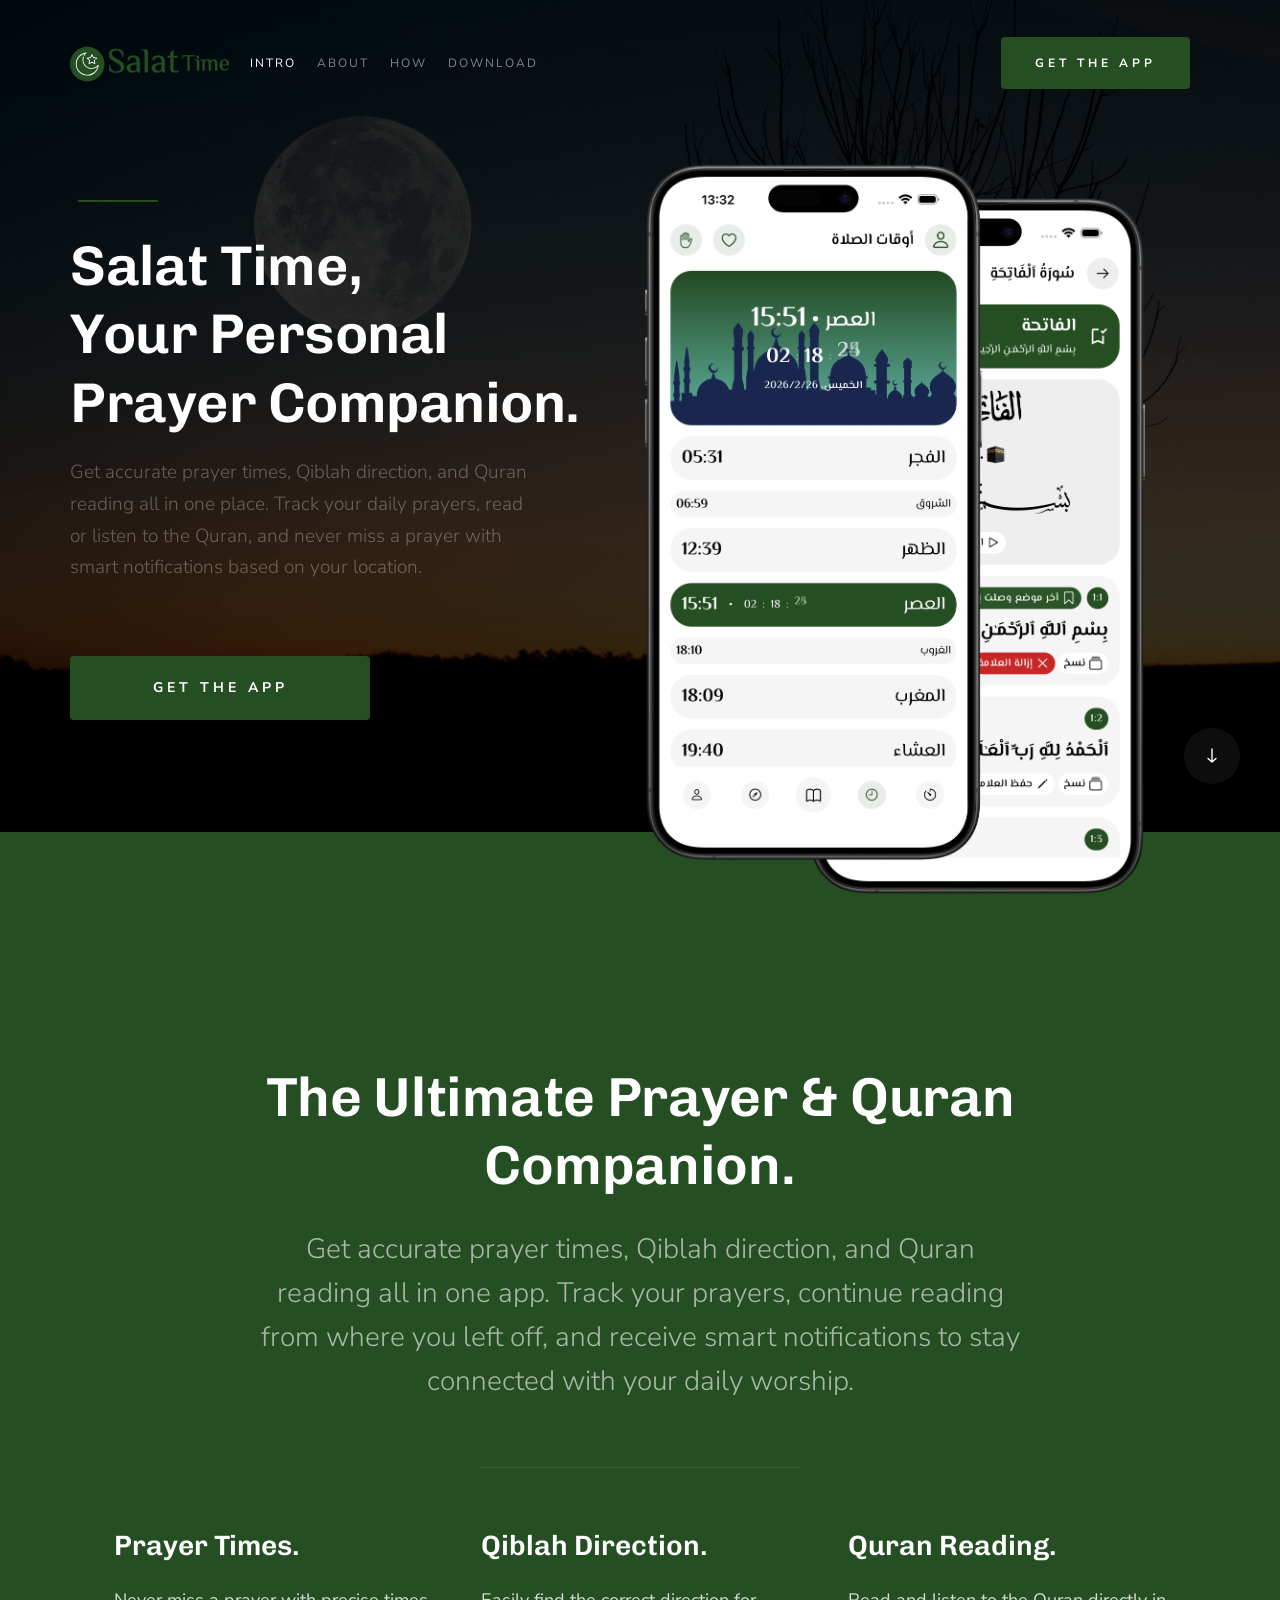
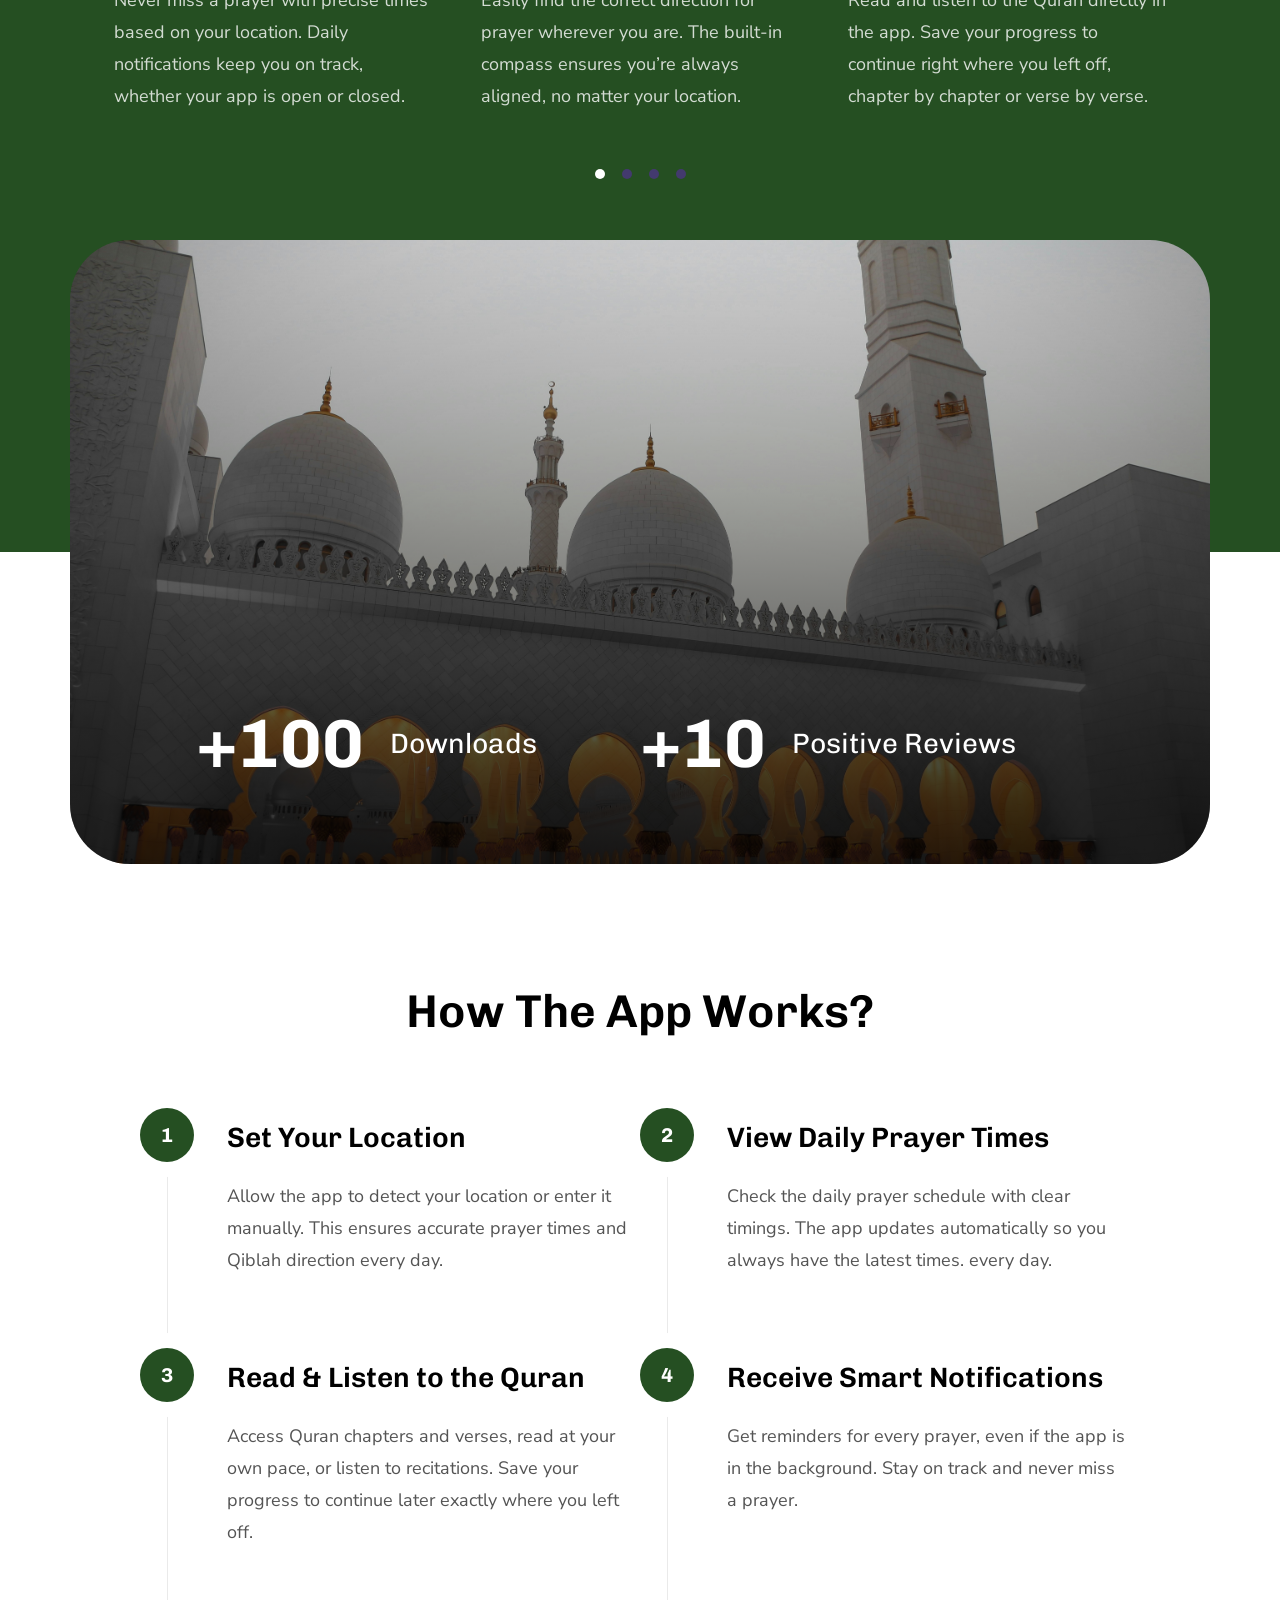
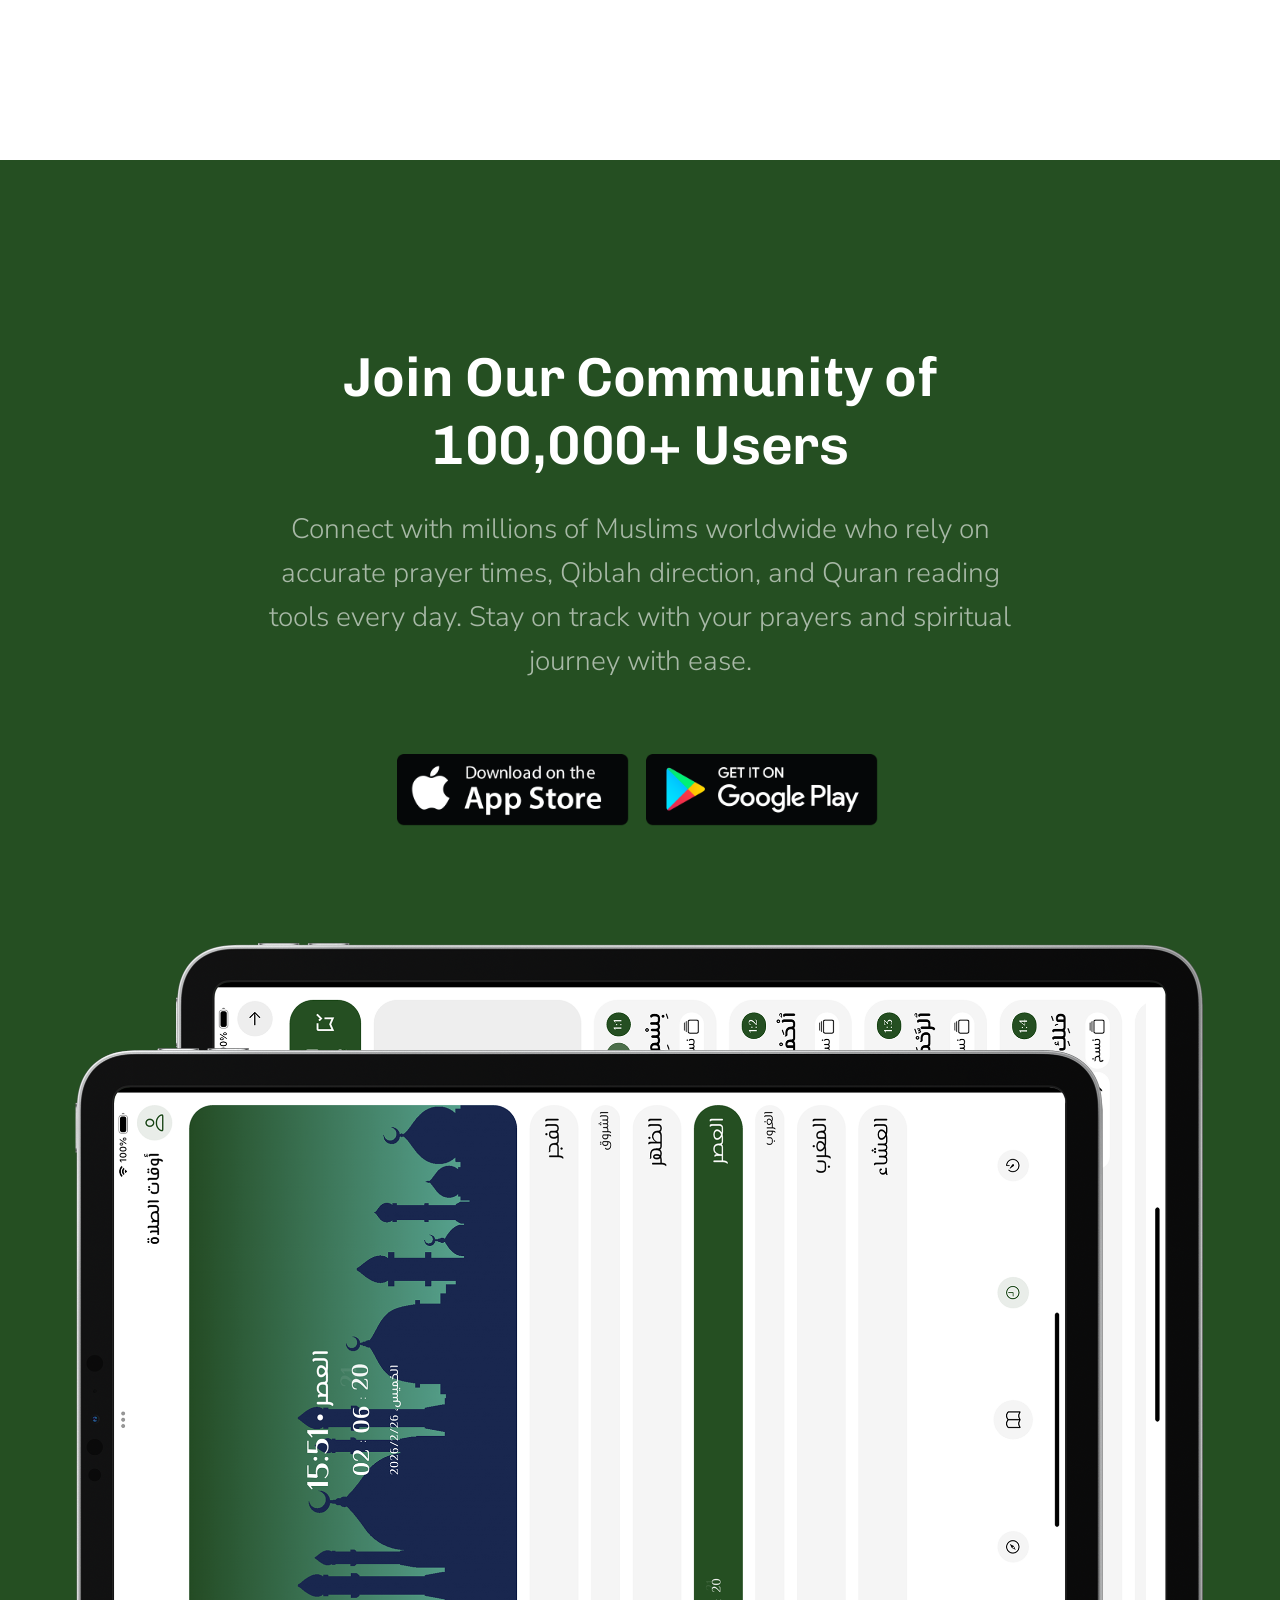
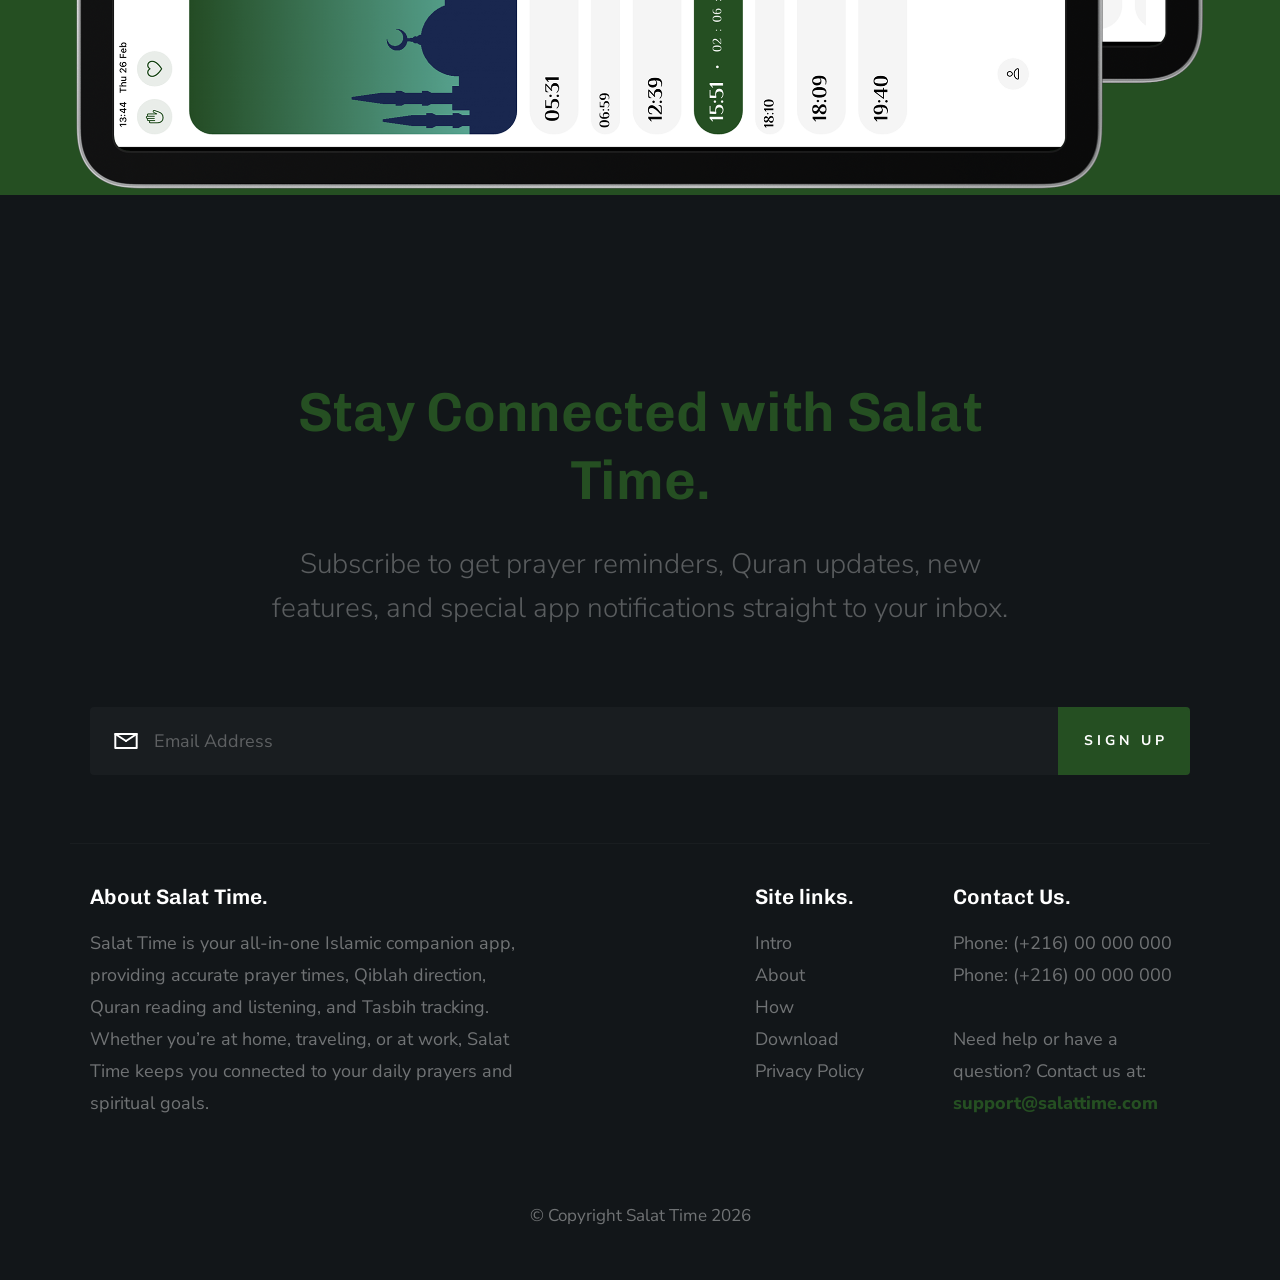
==== commit a0be442f: "fix: Remove header & footer from privacy policy" ====
--- a/index.html
+++ b/index.html
@@ -198,7 +198,7 @@
                 <div class="stats">
                     <div class="item-stats">
                         <span class="item-stats__num">
-                            100
+                            +100
                         </span>
                         <span class="item-stats__title">
                             Downloads
@@ -206,7 +206,7 @@
                     </div> <!-- end item-stats -->
                     <div class="item-stats">
                         <span class="item-stats__num">
-                            10
+                            +10
                         </span>
                         <span class="item-stats__title">
                             Positive Reviews
--- a/css/main.css
+++ b/css/main.css
@@ -2718,6 +2718,7 @@
   height: 62.4rem;
   margin-top: calc((62.4rem / 2) * -1);
   background-image: url(../images/video-bg-2400.jpg);
+  border-radius: 60px;
   background-repeat: no-repeat;
   background-position: center top;
   background-size: cover;
